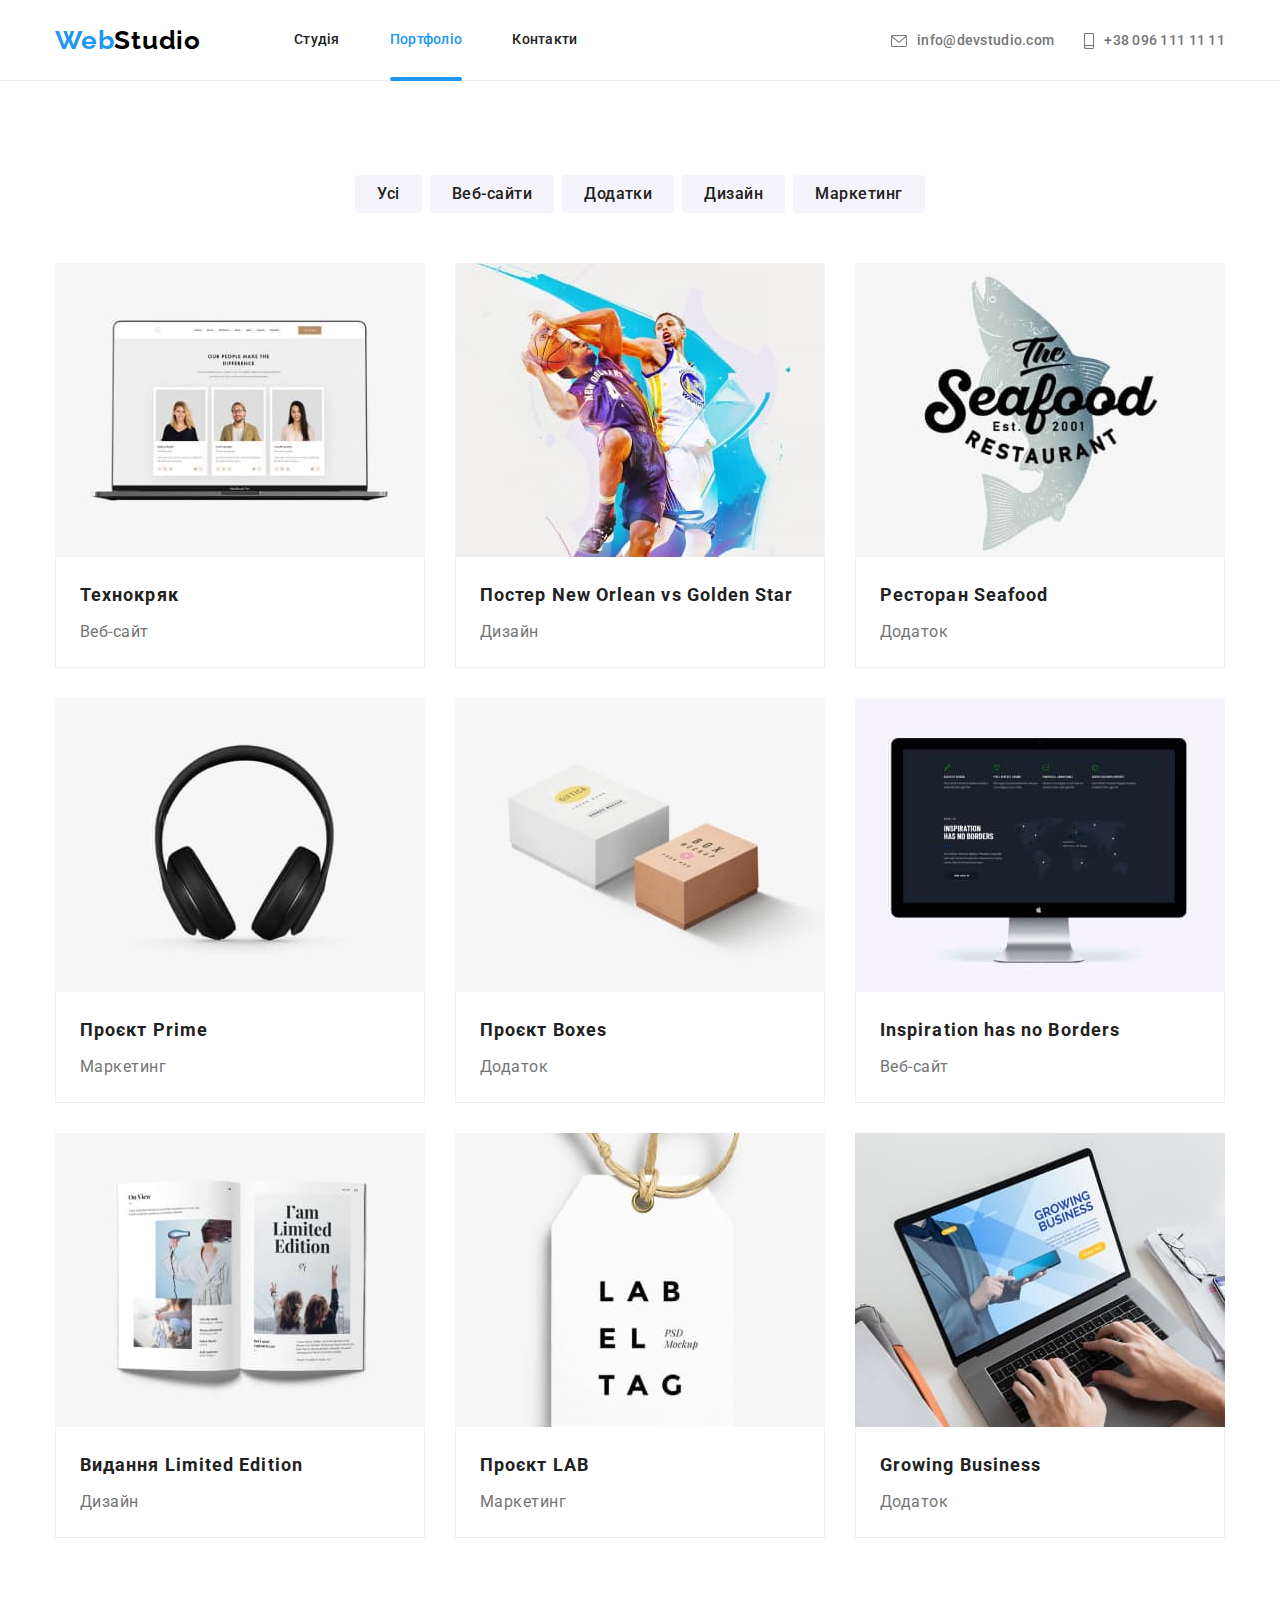
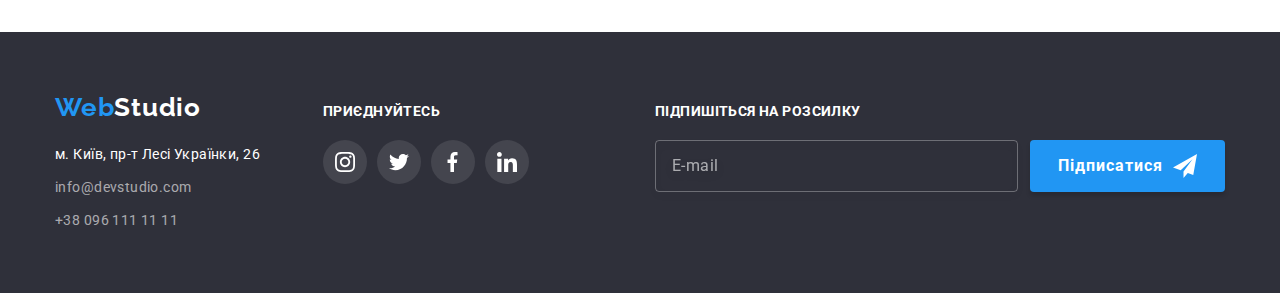
==== portfolio.html @ 8827d89d "добавляет файлы с прошлой дз" ====
<!DOCTYPE html>
<html lang="uk">
  <head>
    <meta charset="UTF-8" />
    <meta http-equiv="X-UA-Compatible" content="IE=edge" />
    <meta name="viewport" content="width=device-width, initial-scale=1.0" />
    <title>Document</title>
    <link
      href="https://fonts.googleapis.com/css2?family=Raleway:wght@700&family=Roboto:wght@400;500;700;900&display=swap"
      rel="stylesheet"
    />

    <link rel="stylesheet" href="./css/main.min.css" />
  </head>
  <body>
    <!-- Хедер -->
    <header class="page-header">
      <div class="container page-header__container">
        <nav class="site-navigation">
          <a href="./index.html" class="logo"><span class="logo--accent">Web</span>Studio</a>
          <ul class="site-navigation__list">
            <li class="site-navigation__item"><a href="./index.html" class="site-navigation__link">Студія</a></li>
            <li class="site-navigation__item"><a href="./portfolio.html" class="site-navigation__link site-navigation__link--current">Портфоліо</a></li>
            <li class="site-navigation__item"><a href="" class="site-navigation__link">Контакти</a></li>
          </ul>
        </nav>
        <ul class="page-header-contacts">
          <li class="page-header-contacts__item">
            <a href="mailto:info@devstudio.com" class="page-header-contacts__link">
              <svg class="page-header-contacts__icon-mail" width="16" height="12">
                <use href="./images/icons.svg#icon-envelope"></use></svg>info@devstudio.com</a
            >
          </li>
          <li class="page-header-contacts__item">
            <a href="tel:+380961111111" class="page-header-contacts__link"
              ><svg class="page-header-contacts__icon-phone" width="10" height="16">
                <use href="./images/icons.svg#icon-smartphone"></use></svg>+38 096 111 11 11</a
            >
          </li>
        </ul>
      </div>
    </header>
    <!-- Основний контент сторінки -->
    <main>
      <section class="section portfolio">
        <div class="container">
          <h1 class="portfolio__title visually-hidden">Портфоліо</h1>
          <ul class="buttons-list">
            <li class="buttons-list__item"><button type="button" class="button button--secondary">Усі</button></li>
            <li class="buttons-list__item"><button type="button" class="button button--secondary">Веб-сайти</button></li>
            <li class="buttons-list__item"><button type="button" class="button button--secondary">Додатки</button></li>
            <li class="buttons-list__item"><button type="button" class="button button--secondary">Дизайн</button></li>
            <li class="buttons-list__item"><button type="button" class="button button--secondary">Маркетинг</button></li>
          </ul>
          <ul class="gallery">
            <li class="gallery-card">
              <a class="gallery-card__link" href="">
                <div class="gallery-card__body">
                    <div class="gallery-card__thumb">
                      <img
                        src="./images/portfolio-gallery-1.jpg"
                        alt="ноутбук на якому включений сайт"
                        width="370"
                        class="image"
                      />
                      <p class="gallery-card__overlay">
                        Ресурс пропонує комплексні пропозиції з різним рівнем функціоналу та сервісів. Все це дозволить відвідувачу отримати вичерпні відомості про компанію чи приватну особу.
                      </p>
                    </div>
                  <div class="gallery-card__footer">
                    <h2 class="gallery-card__title">Технокряк</h2>
                    <p class="gallery-card__text">Веб-сайт</p>
                  </div>
                </div></a
              >
            </li>
            <li class="gallery-card">
              <a class="gallery-card__link" href="">
                <div class="gallery-card__body">
                    <div class="gallery-card__thumb">
                      <img
                        src="./images/portfolio-gallery-2.jpg"
                        alt="два баскетболіста борються за м'яч"
                        width="370"
                        class="image"
                      />
                      <p class="gallery-card__overlay">
                        Ресурс пропонує комплексні пропозиції з різним рівнем функціоналу та сервісів. Все це дозволить відвідувачу отримати вичерпні відомості про компанію чи приватну особу.
                      </p>
                    </div>
                  <div class="gallery-card__footer">
                    <h2 class="gallery-card__title">
                      Постер <span lang="en">New Orlean vs Golden Star</span>
                    </h2>
                    <p class="gallery-card__text">Дизайн</p>
                  </div>
                </div></a
              >
            </li>
            <li class="gallery-card">
              <a class="gallery-card__link" href="">
                <div class="gallery-card__body">
                    <div class="gallery-card__thumb">
                      <img
                        src="./images/portfolio-gallery-3.jpg"
                        alt="риба з лого ресторану сі фуд"
                        width="370"
                        class="image"
                      />
                      <p class="gallery-card__overlay">
                        Ресурс пропонує комплексні пропозиції з різним рівнем функціоналу та сервісів. Все це дозволить відвідувачу отримати вичерпні відомості про компанію чи приватну особу.
                      </p>
                    </div>
                  <div class="gallery-card__footer">
                    <h2 class="gallery-card__title">Ресторан <span lang="en">Seafood</span></h2>
                    <p class="gallery-card__text">Додаток</p>
                  </div>
                </div></a
              >
            </li>
            <li class="gallery-card">
              <a class="gallery-card__link" href="">
                <div class="gallery-card__body">
                    <div class="gallery-card__thumb">
                      <img
                        src="./images/portfolio-gallery-4.jpg"
                        alt="чорні навушники"
                        width="370"
                        class="image"
                      />
                      <p class="gallery-card__overlay">
                        Ресурс пропонує комплексні пропозиції з різним рівнем функціоналу та сервісів. Все це дозволить відвідувачу отримати вичерпні відомості про компанію чи приватну особу.
                      </p>
                    </div>
                  <div class="gallery-card__footer">
                    <h2 class="gallery-card__title">Проєкт <span lang="en">Prime</span></h2>
                    <p class="gallery-card__text">Маркетинг</p>
                  </div>
                </div></a
              >
            </li>
            <li class="gallery-card">
              <a class="gallery-card__link" href="">
                <div class="gallery-card__body">
                    <div class="gallery-card__thumb">
                      <img
                        src="./images/portfolio-gallery-5.jpg"
                        alt="біла та коричнева коробки"
                        width="370"
                        class="image"
                      />
                      <p class="gallery-card__overlay">
                        Ресурс пропонує комплексні пропозиції з різним рівнем функціоналу та сервісів. Все це дозволить відвідувачу отримати вичерпні відомості про компанію чи приватну особу.
                      </p>
                    </div>
                  <div class="gallery-card__footer">
                    <h2 class="gallery-card__title">Проєкт <span lang="en">Boxes</span></h2>
                    <p class="gallery-card__text">Додаток</p>
                  </div>
                </div></a
              >
            </li>
            <li class="gallery-card">
              <a class="gallery-card__link" href="">
                <div class="gallery-card__body">
                  <div class="gallery-card__thumb">
                    <img
                      src="./images/portfolio-gallery-6.jpg"
                      alt="екран комп'ютера з включеним сайтом"
                      width="370"
                      class="image"
                    />
                    <p class="gallery-card__overlay">
                      Ресурс пропонує комплексні пропозиції з різним рівнем функціоналу та сервісів. Все це дозволить відвідувачу отримати вичерпні відомості про компанію чи приватну особу.
                    </p>
                  </div>
                  <div class="gallery-card__footer">
                    <h2 class="gallery-card__title" lang="en">Inspiration has no Borders</h2>
                    <p class="gallery-card__text">Веб-сайт</p>
                  </div>
                </div></a
              >
            </li>
            <li class="gallery-card">
              <a class="gallery-card__link" href="">
                <div class="gallery-card__body">
                  <div class="gallery-card__thumb">
                    <img
                      src="./images/portfolio-gallery-7.jpg"
                      alt="журнал с картинками та заголовком  лімітед едішн"
                      width="370"
                      class="image"
                    />
                    <p class="gallery-card__overlay">
                      Ресурс пропонує комплексні пропозиції з різним рівнем функціоналу та сервісів. Все це дозволить відвідувачу отримати вичерпні відомості про компанію чи приватну особу.
                    </p>
                  </div>
                  <div class="gallery-card__footer">
                    <h2 class="gallery-card__title">Видання <span lang="en">Limited Edition</span></h2>
                    <p class="gallery-card__text">Дизайн</p>
                  </div>
                </div></a
              >
            </li>
            <li class="gallery-card">
              <a class="gallery-card__link" href="">
                <div class="gallery-card__body">
                  <div class="gallery-card__thumb">
                    <img
                      src="./images/portfolio-gallery-8.jpg"
                      alt="біла етикетка з надписом лейбл тег"
                      width="370"
                      class="image"
                    />
                    <p class="gallery-card__overlay">
                      Ресурс пропонує комплексні пропозиції з різним рівнем функціоналу та сервісів. Все це дозволить відвідувачу отримати вичерпні відомості про компанію чи приватну особу.
                    </p>
                  </div>
                  <div class="gallery-card__footer">
                    <h2 class="gallery-card__title">Проєкт <span lang="en">LAB</span></h2>
                    <p class="gallery-card__text">Маркетинг</p>
                  </div>
                </div></a
              >
            </li>
            <li class="gallery-card">
              <a class="gallery-card__link" href="">
                <div class="gallery-card__body">
                  <div class="gallery-card__thumb">
                    <img
                      src="./images/portfolio-gallery-9.jpg"
                      alt="людина працює з додатком гроуін  бізнесс на ноутбуці"
                      width="370"
                      class="image"
                    />
                    <p class="gallery-card__overlay">
                      Ресурс пропонує комплексні пропозиції з різним рівнем функціоналу та сервісів. Все це дозволить відвідувачу отримати вичерпні відомості про компанію чи приватну особу.
                    </p>
                  </div>
                  <div class="gallery-card__footer">
                    <h2 class="gallery-card__title" lang="en">Growing Business</h2>
                    <p class="gallery-card__text">Додаток</p>
                  </div>
                </div></a
              >
            </li>
          </ul>
        </div>
      </section>
    </main>
    <!-- футер -->
    <footer class="page-footer">
      <div class="container page-footer__container">
        <div class="logo-adress">
          <a href="./" class="page-footer__logo"><span class="logo--accent">Web</span>Studio</a>
          <address class="address">
            <ul class="address-list">
              <li class="address-list__item">
                <a
                  href="https://goo.gl/maps/CPtrU1FHBa2aNyZL9"
                  target="_blank"
                  rel="noopener noreferrer nofollow"
                  class="address-list__link address-list__link--address"
                  >м. Київ, пр-т Лесі Українки, 26</a
                >
              </li>
              <li class="adress-item">
                <a href="mailto:info@devstudio.com" class="address-list__link address-list__link--contacts">info@devstudio.com</a>
              </li>
              <li class="adress-item">
                <a href="tel:+380961111111" class="address-list__link address-list__link--contacts">+38 096 111 11 11</a>
              </li>
            </ul>
          </address>
        </div>
        <div class="social-medias-subscribe">
          <p class="social-medias-subscribe__title">Приєднуйтесь</p>
          <ul class="page-footer__social-medias-list">
            <li class="page-footer__social-medias-item">
              <a href="" class="page-footer__social-medias-link" aria-label="Інстаграм">
                <span class="visually-hidden">Instagram</span>
                <svg class="page-footer__social-medias-icon" width="20" height="20">
                  <use href="./images/icons.svg#icon-instagram"></use>
                </svg>
              </a>
            </li>
            <li class="page-footer__social-medias-item">
              <a href="" class="page-footer__social-medias-link" aria-label="Твітер">
                <span class="visually-hidden">Twitter</span>
                <svg class="page-footer__social-medias-icon" width="20" height="20">
                  <use href="./images/icons.svg#icon-twitter"></use>
                </svg>
              </a>
            </li>
            <li class="page-footer__social-medias-item">
              <a href="" class="page-footer__social-medias-link" aria-label="Фейсбук">
                <span class="visually-hidden">Facebook</span>
                <svg class="page-footer__social-medias-icon" width="20" height="20">
                  <use href="./images/icons.svg#icon-facebook"></use>
                </svg>
              </a>
            </li>
            <li class="page-footer__social-medias-item">
              <a href="" class="page-footer__social-medias-link" aria-label="Лінкед-ін">
                <span class="visually-hidden">LinkedIn</span>
                <svg class="page-footer__social-medias-icon" width="20" height="20">
                  <use href="./images/icons.svg#icon-linkedin"></use>
                </svg>
              </a>
            </li>
          </ul>
        </div>
        <form name="send-out" autocomplete="off"></form>
          <div role="group" class="form-send-out" aria-labelledby="mailing-head">
            <p class="form-send-out__title" id="mailing-head">Підпишіться на розсилку</p>
            <label class="form-send-out__label">
              <input class="form-send-out__input" type="email" name="email" placeholder="E-mail" />
              <button type="submit" class="button form-send-out__button--primary">
                Підписатися
                <svg class="form-send-out__icon" width="24" height="24">
                  <use href="./images/icons.svg#icon-send"></use>
                </svg>
              </button>
            </label>
          </div>
        </form>
      </div>
    </footer>
  </body>
</html>
---- css/main.min.css ----
/*! modern-normalize v1.1.0 | MIT License | https://github.com/sindresorhus/modern-normalize */*,::before,::after{-webkit-box-sizing:border-box;box-sizing:border-box}html{-moz-tab-size:4;-o-tab-size:4;tab-size:4}html{line-height:1.15;-webkit-text-size-adjust:100%}body{margin:0}body{font-family:system-ui,-apple-system,"Segoe UI",Roboto,Helvetica,Arial,sans-serif,"Apple Color Emoji","Segoe UI Emoji"}hr{height:0;color:inherit}abbr[title]{-webkit-text-decoration:underline dotted;text-decoration:underline dotted}b,strong{font-weight:bolder}code,kbd,samp,pre{font-family:ui-monospace,SFMono-Regular,Consolas,"Liberation Mono",Menlo,monospace;font-size:1em}small{font-size:80%}sub,sup{font-size:75%;line-height:0;position:relative;vertical-align:baseline}sub{bottom:-0.25em}sup{top:-0.5em}table{text-indent:0;border-color:inherit}button,input,optgroup,select,textarea{font-family:inherit;font-size:100%;line-height:1.15;margin:0}button,select{text-transform:none}button,[type=button],[type=reset],[type=submit]{-webkit-appearance:button}::-moz-focus-inner{border-style:none;padding:0}:-moz-focusring{outline:1px dotted ButtonText}:-moz-ui-invalid{box-shadow:none}legend{padding:0}progress{vertical-align:baseline}::-webkit-inner-spin-button,::-webkit-outer-spin-button{height:auto}[type=search]{-webkit-appearance:textfield;outline-offset:-2px}::-webkit-search-decoration{-webkit-appearance:none}::-webkit-file-upload-button{-webkit-appearance:button;font:inherit}summary{display:list-item}.сontact-data-form__label--checkbox,.features-card__text{font-family:"Roboto";font-size:14px;line-height:1.71;letter-spacing:.03em;color:#757575}.clients__title,.team__title,.services__title{font-family:"Roboto";font-size:36px;line-height:1.17;text-align:center;letter-spacing:.03em;color:#212121}.features-card__title{font-family:"Roboto";font-weight:700;font-size:14px;line-height:1.14;letter-spacing:.03em;text-transform:uppercase;color:#212121}.form-send-out__title,.social-medias-subscribe__title,.services-card__title{font-family:"Roboto";font-weight:700;font-size:14px;line-height:1.14;letter-spacing:.03em;text-transform:uppercase;color:#fff}.site-navigation__link{font-family:"Roboto";font-weight:500;font-size:14px;line-height:1.14;letter-spacing:.02em;color:#212121}.logo{font-family:"Raleway";font-weight:700;font-size:26px;line-height:1.19;letter-spacing:.03em;color:#000}.page-footer__logo{font-family:"Raleway";font-weight:700;font-size:26px;line-height:1.19;letter-spacing:.03em;color:#fff}.page-header-contacts__link{font-family:"Roboto";font-weight:500;font-size:14px;line-height:1.14;letter-spacing:.02em;color:#757575}.hero__title{font-family:"Roboto";font-weight:900;font-size:44px;line-height:1.36;text-align:center;letter-spacing:.06em;text-transform:uppercase;color:#fff}.form-send-out__button--primary,.button--primary{font-family:"Roboto";font-weight:700;font-size:16px;line-height:1.88;letter-spacing:.06em;color:#fff}.button--secondary{font-family:"Roboto";font-weight:500;font-size:16px;line-height:1.62;text-align:center;letter-spacing:.03em;color:#212121}.team-card__title{font-family:"Roboto";font-weight:500;font-size:16px;line-height:1.19;text-align:center;letter-spacing:.03em;color:#212121}.team-card__position{font-family:"Roboto";font-size:16px;line-height:1.19;text-align:center;letter-spacing:.03em;color:#757575}.address-list__link--address{font-family:"Roboto";font-size:14px;line-height:1.71;letter-spacing:.03em;color:#fff}.address-list__link--contacts,.page-footer-contacts__link{font-family:"Roboto";font-size:14px;line-height:1.71;letter-spacing:.03em;color:rgba(255,255,255,.6)}.form-send-out__input::-webkit-input-placeholder{font-family:"Roboto";font-size:16px;line-height:1.25;letter-spacing:.03em;color:rgba(255,255,255,.6)}.form-send-out__input::-moz-placeholder{font-family:"Roboto";font-size:16px;line-height:1.25;letter-spacing:.03em;color:rgba(255,255,255,.6)}.form-send-out__input:-ms-input-placeholder{font-family:"Roboto";font-size:16px;line-height:1.25;letter-spacing:.03em;color:rgba(255,255,255,.6)}.form-send-out__input::-ms-input-placeholder{font-family:"Roboto";font-size:16px;line-height:1.25;letter-spacing:.03em;color:rgba(255,255,255,.6)}.form-send-out__input::placeholder,.form-send-out__input{font-family:"Roboto";font-size:16px;line-height:1.25;letter-spacing:.03em;color:rgba(255,255,255,.6)}.contact-data-form__title{font-family:"Roboto";font-weight:700;font-size:20px;line-height:1.15;text-align:center;letter-spacing:.03em;color:#212121}.сontact-data-form__label{font-family:"Roboto";font-size:12px;line-height:1.17;letter-spacing:.01em;color:#757575}.contact-data-form__comment,.сontact-data-form__input{font-family:"Roboto";font-size:12px;line-height:1.17;letter-spacing:.01em;color:#212121}.contact-data-form__comment::-webkit-input-placeholder{font-family:"Roboto";font-size:12px;line-height:1.17;letter-spacing:.01em;color:rgba(117,117,117,.5)}.contact-data-form__comment::-moz-placeholder{font-family:"Roboto";font-size:12px;line-height:1.17;letter-spacing:.01em;color:rgba(117,117,117,.5)}.contact-data-form__comment:-ms-input-placeholder{font-family:"Roboto";font-size:12px;line-height:1.17;letter-spacing:.01em;color:rgba(117,117,117,.5)}.contact-data-form__comment::-ms-input-placeholder{font-family:"Roboto";font-size:12px;line-height:1.17;letter-spacing:.01em;color:rgba(117,117,117,.5)}.contact-data-form__comment::placeholder{font-family:"Roboto";font-size:12px;line-height:1.17;letter-spacing:.01em;color:rgba(117,117,117,.5)}.gallery-card__title{font-family:"Roboto";font-size:18px;line-height:2;letter-spacing:.06em;color:#212121}.gallery-card__overlay{font-family:"Roboto";font-size:18px;line-height:1.56;letter-spacing:.03em;color:#fff}.gallery-card__text{font-family:"Roboto";font-size:16px;line-height:1.88;letter-spacing:.03em;color:#757575}.gallery-card__link,.address-list__link,.page-footer-contacts__link,.page-header-contacts__link,.site-navigation__link,.page-footer__logo,.logo{text-decoration:none}.gallery,.buttons-list,.page-footer__social-medias-list,.address-list,.clients__list,.social-medias,.team-list,.services__list,.features-list,.page-header-contacts,.site-navigation__list{list-style:none;margin:0;padding:0}.page-footer__social-medias-link,.modal__modal-close-button,.clients__link,.social-medias__link,.features-card__thumb,.form-send-out__button--primary{display:-webkit-box;display:-ms-flexbox;display:flex;-webkit-box-pack:center;-ms-flex-pack:center;justify-content:center;-webkit-box-align:center;-ms-flex-align:center;align-items:center}.hero{background-position:center;background-repeat:no-repeat}.clients__title,.team__title,.services__title{text-align:center}.visually-hidden{position:absolute;white-space:nowrap;width:1px;height:1px;overflow:hidden;border:0;padding:0;clip:rect(0 0 0 0);-webkit-clip-path:inset(50%);clip-path:inset(50%);margin:-1px}.back-drop.is-hidden{opacity:0;pointer-events:none;visibility:hidden}.container{width:1200px;padding:0 15px;margin:0 auto}.section{padding-top:94px;padding-bottom:94px}.image{display:block}.button,.button--secondary,.form-send-out__button--primary,.button--primary{border-radius:4px;text-align:center;border:none;cursor:pointer}.button--primary{display:inline-block;padding:10px 28px;-webkit-box-shadow:0px 4px 4px rgba(0,0,0,.15);box-shadow:0px 4px 4px rgba(0,0,0,.15);background-color:#2196f3;-webkit-transition:background-color 250ms cubic-bezier(0.4, 0, 0.2, 1);transition:background-color 250ms cubic-bezier(0.4, 0, 0.2, 1)}.button--primary:hover,.button--primary:focus{background-color:#188ce8}.form-send-out__button--primary{padding:10px 28px;-webkit-box-shadow:0px 4px 4px rgba(0,0,0,.15);box-shadow:0px 4px 4px rgba(0,0,0,.15);background-color:#2196f3;-webkit-transition:background-color 250ms cubic-bezier(0.4, 0, 0.2, 1);transition:background-color 250ms cubic-bezier(0.4, 0, 0.2, 1)}.form-send-out__button--primary:hover,.form-send-out__button--primary:focus{background-color:#188ce8}.button--secondary{display:inline-block;background-color:#f5f4fa;padding:6px 22px;-webkit-transition:color 250ms cubic-bezier(0.4, 0, 0.2, 1),background-color 250ms cubic-bezier(0.4, 0, 0.2, 1),-webkit-box-shadow 250ms cubic-bezier(0.4, 0, 0.2, 1);transition:color 250ms cubic-bezier(0.4, 0, 0.2, 1),background-color 250ms cubic-bezier(0.4, 0, 0.2, 1),-webkit-box-shadow 250ms cubic-bezier(0.4, 0, 0.2, 1);transition:color 250ms cubic-bezier(0.4, 0, 0.2, 1),background-color 250ms cubic-bezier(0.4, 0, 0.2, 1),box-shadow 250ms cubic-bezier(0.4, 0, 0.2, 1);transition:color 250ms cubic-bezier(0.4, 0, 0.2, 1),background-color 250ms cubic-bezier(0.4, 0, 0.2, 1),box-shadow 250ms cubic-bezier(0.4, 0, 0.2, 1),-webkit-box-shadow 250ms cubic-bezier(0.4, 0, 0.2, 1)}.button--secondary:hover,.button--secondary:focus{background-color:#2196f3;color:#fff;-webkit-box-shadow:0px 3px 1px rgba(0,0,0,.1),0px 1px 2px rgba(0,0,0,.08),0px 2px 2px rgba(0,0,0,.12);box-shadow:0px 3px 1px rgba(0,0,0,.1),0px 1px 2px rgba(0,0,0,.08),0px 2px 2px rgba(0,0,0,.12)}.page-header{border-bottom:1px solid #ececec}.page-header__container{display:-webkit-box;display:-ms-flexbox;display:flex;-webkit-box-align:center;-ms-flex-align:center;align-items:center;-webkit-box-pack:justify;-ms-flex-pack:justify;justify-content:space-between}.logo--accent{color:#2196f3}.page-footer__logo{display:inline-block;margin-bottom:20px;margin-right:0}.site-navigation{display:-webkit-box;display:-ms-flexbox;display:flex;-webkit-box-align:center;-ms-flex-align:center;align-items:center}.site-navigation__list{display:-webkit-box;display:-ms-flexbox;display:flex;margin-left:93px}.site-navigation__item:not(:first-child){margin-left:50px}.site-navigation__item{position:relative}.site-navigation__link{display:inline-block;padding:32px 0;-webkit-transition:color 250ms cubic-bezier(0.4, 0, 0.2, 1);transition:color 250ms cubic-bezier(0.4, 0, 0.2, 1)}.site-navigation__link:hover,.site-navigation__link:focus{color:#2196f3}.site-navigation__link--current{color:#2196f3}.site-navigation__link--current::after{position:absolute;bottom:-1px;left:0;border-radius:2px;content:"";display:block;width:100%;height:4px;background-color:#2196f3}.page-header-contacts{display:-webkit-box;display:-ms-flexbox;display:flex}.page-header-contacts__item:not(:first-child){margin-left:30px}.page-header-contacts__link{padding:32px 0;-webkit-transition:color 250ms cubic-bezier(0.4, 0, 0.2, 1);transition:color 250ms cubic-bezier(0.4, 0, 0.2, 1)}.page-header-contacts__link:hover,.page-header-contacts__link:focus{color:#2196f3}.page-header-contacts__icon-phone,.page-header-contacts__icon-mail{fill:currentColor;margin-right:10px}.page-header-contacts__icon-mail{vertical-align:middle}.page-header-contacts__icon-phone{vertical-align:bottom}.page-footer-contacts__link{-webkit-transition:color 250ms cubic-bezier(0.4, 0, 0.2, 1);transition:color 250ms cubic-bezier(0.4, 0, 0.2, 1)}.page-footer-contacts__link:hover,.page-footer-contacts__link:focus{color:#2196f3}.hero{background-color:#2f303a;text-align:center;padding-top:200px;padding-bottom:200px;margin:0 auto;background-image:-webkit-gradient(linear, left top, left bottom, from(rgba(47, 48, 58, 0.4)), to(rgba(47, 48, 58, 0.4))),url(../images/hero-background-image.jpg);background-image:linear-gradient(rgba(47, 48, 58, 0.4), rgba(47, 48, 58, 0.4)),url(../images/hero-background-image.jpg);max-width:1600px;height:600px}.container--hero{padding:0px 252px}.hero__title{text-align:center;text-transform:uppercase;margin-top:0;margin-bottom:30px}.features-list{display:-webkit-box;display:-ms-flexbox;display:flex}.features-card{width:calc((100% - 90px)/4)}.features-card:not(:first-child){margin-left:30px}.features-card__thumb{height:120px;background-color:#f5f4fa;border-radius:4px;margin-bottom:30px;text-align:center}.features-card__title{margin-top:0;margin-bottom:10px}.features-card__text{margin:0}.services{padding-top:0}.services__title{margin-top:0;margin-bottom:50px}.services__list{display:-webkit-box;display:-ms-flexbox;display:flex;-webkit-box-pack:justify;-ms-flex-pack:justify;justify-content:space-between}.services-card{position:relative}.services-card__title{position:absolute;bottom:0;left:0;width:100%;text-align:center;margin:0;padding-top:27px;padding-bottom:27px;background-color:rgba(47,48,58,.8)}.team{background-color:#f5f4fa}.team__title{margin-top:0;margin-bottom:50px}.team-list{display:-webkit-box;display:-ms-flexbox;display:flex;-webkit-box-pack:justify;-ms-flex-pack:justify;justify-content:space-between}.team-card{-webkit-box-shadow:0px 1px 3px rgba(0,0,0,.12),0px 1px 1px rgba(0,0,0,.14),0px 2px 1px rgba(0,0,0,.2);box-shadow:0px 1px 3px rgba(0,0,0,.12),0px 1px 1px rgba(0,0,0,.14),0px 2px 1px rgba(0,0,0,.2)}.team-card__footer{padding:30px 32px;background-color:#fff;border-radius:0 0 4px 4px}.team-card__title{margin-top:0;margin-bottom:10px}.team-card__position{margin:0 0 16px 0}.social-medias{display:-webkit-box;display:-ms-flexbox;display:flex;-webkit-box-pack:justify;-ms-flex-pack:justify;justify-content:space-between}.social-medias__link{width:44px;height:44px;border-radius:50%;color:#afb1b8;-webkit-transition:color 250ms cubic-bezier(0.4, 0, 0.2, 1),background-color 250ms cubic-bezier(0.4, 0, 0.2, 1);transition:color 250ms cubic-bezier(0.4, 0, 0.2, 1),background-color 250ms cubic-bezier(0.4, 0, 0.2, 1)}.social-medias__link:hover,.social-medias__link:focus{color:#fff;background-color:#2196f3}.social-medias__icon{fill:currentColor}.clients__title{margin:0;margin-bottom:50px}.clients__list{display:-webkit-box;display:-ms-flexbox;display:flex;-webkit-box-pack:justify;-ms-flex-pack:justify;justify-content:space-between}.clients__link{border:1px solid #afb1b8;border-radius:4px;color:#afb1b8;width:170px;height:92px;-webkit-transition:color 250ms cubic-bezier(0.4, 0, 0.2, 1),border-color 250ms cubic-bezier(0.4, 0, 0.2, 1);transition:color 250ms cubic-bezier(0.4, 0, 0.2, 1),border-color 250ms cubic-bezier(0.4, 0, 0.2, 1)}.clients__link:hover,.clients__link:focus{color:#2196f3;border-color:#2196f3}.clients__icon{fill:currentColor}.back-drop{position:fixed;top:0;right:0;width:100%;height:100%;background-color:rgba(0,0,0,.2);opacity:1;visibility:visible;-webkit-transition:opacity 250ms cubic-bezier(0.4, 0, 0.2, 1),visibility cubic-bezier(0.4, 0, 0.2, 1) 250ms;transition:opacity 250ms cubic-bezier(0.4, 0, 0.2, 1),visibility cubic-bezier(0.4, 0, 0.2, 1) 250ms}.modal{position:absolute;top:50%;right:50%;width:528px;min-height:581px;-webkit-transform:translate(50%, -50%) scale(1);transform:translate(50%, -50%) scale(1);background-color:#fff;-webkit-box-shadow:0px 1px 3px rgba(0,0,0,.12),0px 1px 1px rgba(0,0,0,.14),0px 2px 1px rgba(0,0,0,.2);box-shadow:0px 1px 3px rgba(0,0,0,.12),0px 1px 1px rgba(0,0,0,.14),0px 2px 1px rgba(0,0,0,.2);border-radius:4px;padding:40px;-webkit-transition:-webkit-transform 250ms cubic-bezier(0.4, 0, 0.2, 1);transition:-webkit-transform 250ms cubic-bezier(0.4, 0, 0.2, 1);transition:transform 250ms cubic-bezier(0.4, 0, 0.2, 1);transition:transform 250ms cubic-bezier(0.4, 0, 0.2, 1), -webkit-transform 250ms cubic-bezier(0.4, 0, 0.2, 1)}.modal__modal-close-button{position:absolute;top:8px;right:8px;border-radius:50%;background-color:#fff;border:1px solid rgba(0,0,0,.1);width:30px;height:30px;cursor:pointer;color:#000;-webkit-transition:color 250ms cubic-bezier(0.4, 0, 0.2, 1);transition:color 250ms cubic-bezier(0.4, 0, 0.2, 1)}.modal__modal-close-button:hover,.modal__modal-close-button:focus{color:#2196f3}.modal__close-icon{fill:currentColor}.contact-data-form__title{margin-top:0;margin-bottom:12px}.сontact-data-form__label{position:relative;display:block}.сontact-data-form__label:not(:first-child){margin-top:10px}.сontact-data-form__input{width:100%;padding:12px 16px 12px 42px;margin-top:4px;border:1px solid rgba(33,33,33,.2);border-radius:4px;-webkit-transition:border-color 250ms cubic-bezier(0.4, 0, 0.2, 1);transition:border-color 250ms cubic-bezier(0.4, 0, 0.2, 1)}.сontact-data-form__input:focus{border-color:#2196f3}.contact-data-form__icon{position:absolute;bottom:11px;left:12px;fill:#212121;-webkit-transition:fill 250ms cubic-bezier(0.4, 0, 0.2, 1);transition:fill 250ms cubic-bezier(0.4, 0, 0.2, 1)}.сontact-data-form__label:focus-within .contact-data-form__icon{fill:#2196f3}.contact-data-form__comment{width:100%;padding:12px 16px 12px 16px;margin-top:4px;border:1px solid rgba(33,33,33,.2);border-radius:4px;-webkit-transition:border-color 250ms cubic-bezier(0.4, 0, 0.2, 1);transition:border-color 250ms cubic-bezier(0.4, 0, 0.2, 1);resize:none}.contact-data-form__comment:focus{border-color:#2196f3}.сontact-data-form__label--checkbox{text-align:center;display:block;margin-top:20px}.checkbox-group{position:relative;display:inline-block;margin-right:7px;width:16px;height:15px;vertical-align:text-top}.checkbox-group__checkbox-icon{position:absolute;top:0;left:0;fill:#212121}.checkbox-group__checked-icon{position:absolute;top:0;left:0;fill:rgba(0,0,0,0)}.сontact-data-form__terms-checkbox:checked+.checkbox-group>.checkbox-group__checkbox-icon{fill:rgba(0,0,0,0)}.сontact-data-form__terms-checkbox:checked+.checkbox-group>.checkbox-group__checked-icon{fill:#2196f3}.сontact-data-form__link{color:#2196f3}.contact-data-form__button{display:block;margin-left:auto;margin-right:auto;margin-top:30px}.page-footer{background-color:#2f303a;padding-top:60px;padding-bottom:60px}.page-footer__container{display:-webkit-box;display:-ms-flexbox;display:flex;-webkit-box-align:baseline;-ms-flex-align:baseline;align-items:baseline;-webkit-box-pack:justify;-ms-flex-pack:justify;justify-content:space-between}.address-list__link--contacts{margin-top:9px}.address-list__link{display:inline-block;font-style:normal;-webkit-transition:color 250ms cubic-bezier(0.4, 0, 0.2, 1);transition:color 250ms cubic-bezier(0.4, 0, 0.2, 1)}.address-list__link:hover,.address-list__link:focus{color:#2196f3}.social-medias-subscribe__title{margin:0 0 20px 0}.page-footer__social-medias-list{display:-webkit-box;display:-ms-flexbox;display:flex}.page-footer__social-medias-item:not(:first-child){margin-left:10px}.page-footer__social-medias-link{color:#fff;width:44px;height:44px;border-radius:50%;background-color:rgba(255,255,255,.1);-webkit-transition:background-color 250ms cubic-bezier(0.4, 0, 0.2, 1);transition:background-color 250ms cubic-bezier(0.4, 0, 0.2, 1)}.page-footer__social-medias-link:hover,.page-footer__social-medias-link:focus{background-color:#2196f3}.page-footer__social-medias-icon{fill:currentColor}.form-send-out{width:570px}.form-send-out__title{margin:0 0 20px 0}.form-send-out__label{display:-webkit-box;display:-ms-flexbox;display:flex}.form-send-out__input{margin-right:12px;padding:15px 16px;-webkit-box-flex:1;-ms-flex-positive:1;flex-grow:1;border:1px solid rgba(255,255,255,.3);border-radius:4px;-webkit-filter:drop-shadow(0px 4px 4px rgba(0, 0, 0, 0.15));filter:drop-shadow(0px 4px 4px rgba(0, 0, 0, 0.15));background-color:rgba(0,0,0,0)}.form-send-out__icon{margin-left:10px}.buttons-list{display:-webkit-box;display:-ms-flexbox;display:flex;-webkit-box-pack:center;-ms-flex-pack:center;justify-content:center;margin-bottom:50px}.buttons-list__item:not(:first-child){margin-left:8px}.gallery{display:-webkit-box;display:-ms-flexbox;display:flex;-ms-flex-wrap:wrap;flex-wrap:wrap}.gallery-card{width:calc((100% - 60px)/3)}.gallery-card:not(:nth-child(3n)){margin-right:30px}.gallery-card:not(:nth-last-child(-n+3)){margin-bottom:30px}.gallery-card__body{-webkit-transition:-webkit-box-shadow 250ms cubic-bezier(0.4, 0, 0.2, 1);transition:-webkit-box-shadow 250ms cubic-bezier(0.4, 0, 0.2, 1);transition:box-shadow 250ms cubic-bezier(0.4, 0, 0.2, 1);transition:box-shadow 250ms cubic-bezier(0.4, 0, 0.2, 1), -webkit-box-shadow 250ms cubic-bezier(0.4, 0, 0.2, 1)}.gallery-card__link:hover .gallery-card__body,.gallery-card__link:focus .gallery-card__body{-webkit-box-shadow:0px 1px 1px rgba(0,0,0,.12),0px 4px 4px rgba(0,0,0,.06),1px 4px 6px rgba(0,0,0,.16);box-shadow:0px 1px 1px rgba(0,0,0,.12),0px 4px 4px rgba(0,0,0,.06),1px 4px 6px rgba(0,0,0,.16)}.gallery-card__thumb{position:relative;overflow:hidden}.gallery-card__overlay{position:absolute;top:0;right:0;-webkit-transform:translateY(100%);transform:translateY(100%);padding:63px 24px;margin:0;background-color:rgba(33,150,243,.9);height:100%;width:100%;-webkit-transition:-webkit-transform 250ms cubic-bezier(0.4, 0, 0.2, 1);transition:-webkit-transform 250ms cubic-bezier(0.4, 0, 0.2, 1);transition:transform 250ms cubic-bezier(0.4, 0, 0.2, 1);transition:transform 250ms cubic-bezier(0.4, 0, 0.2, 1), -webkit-transform 250ms cubic-bezier(0.4, 0, 0.2, 1)}.gallery-card__link:hover .gallery-card__overlay,.gallery-card__link:focus .gallery-card__overlay{-webkit-transform:translateY(0%);transform:translateY(0%)}.gallery-card__footer{padding:20px 24px;border-right:1px solid #eee;border-bottom:1px solid #eee;border-left:1px solid #eee}.gallery-card__title{margin-top:0;margin-bottom:4px}.gallery-card__text{margin:0}/*# sourceMappingURL=main.min.css.map */
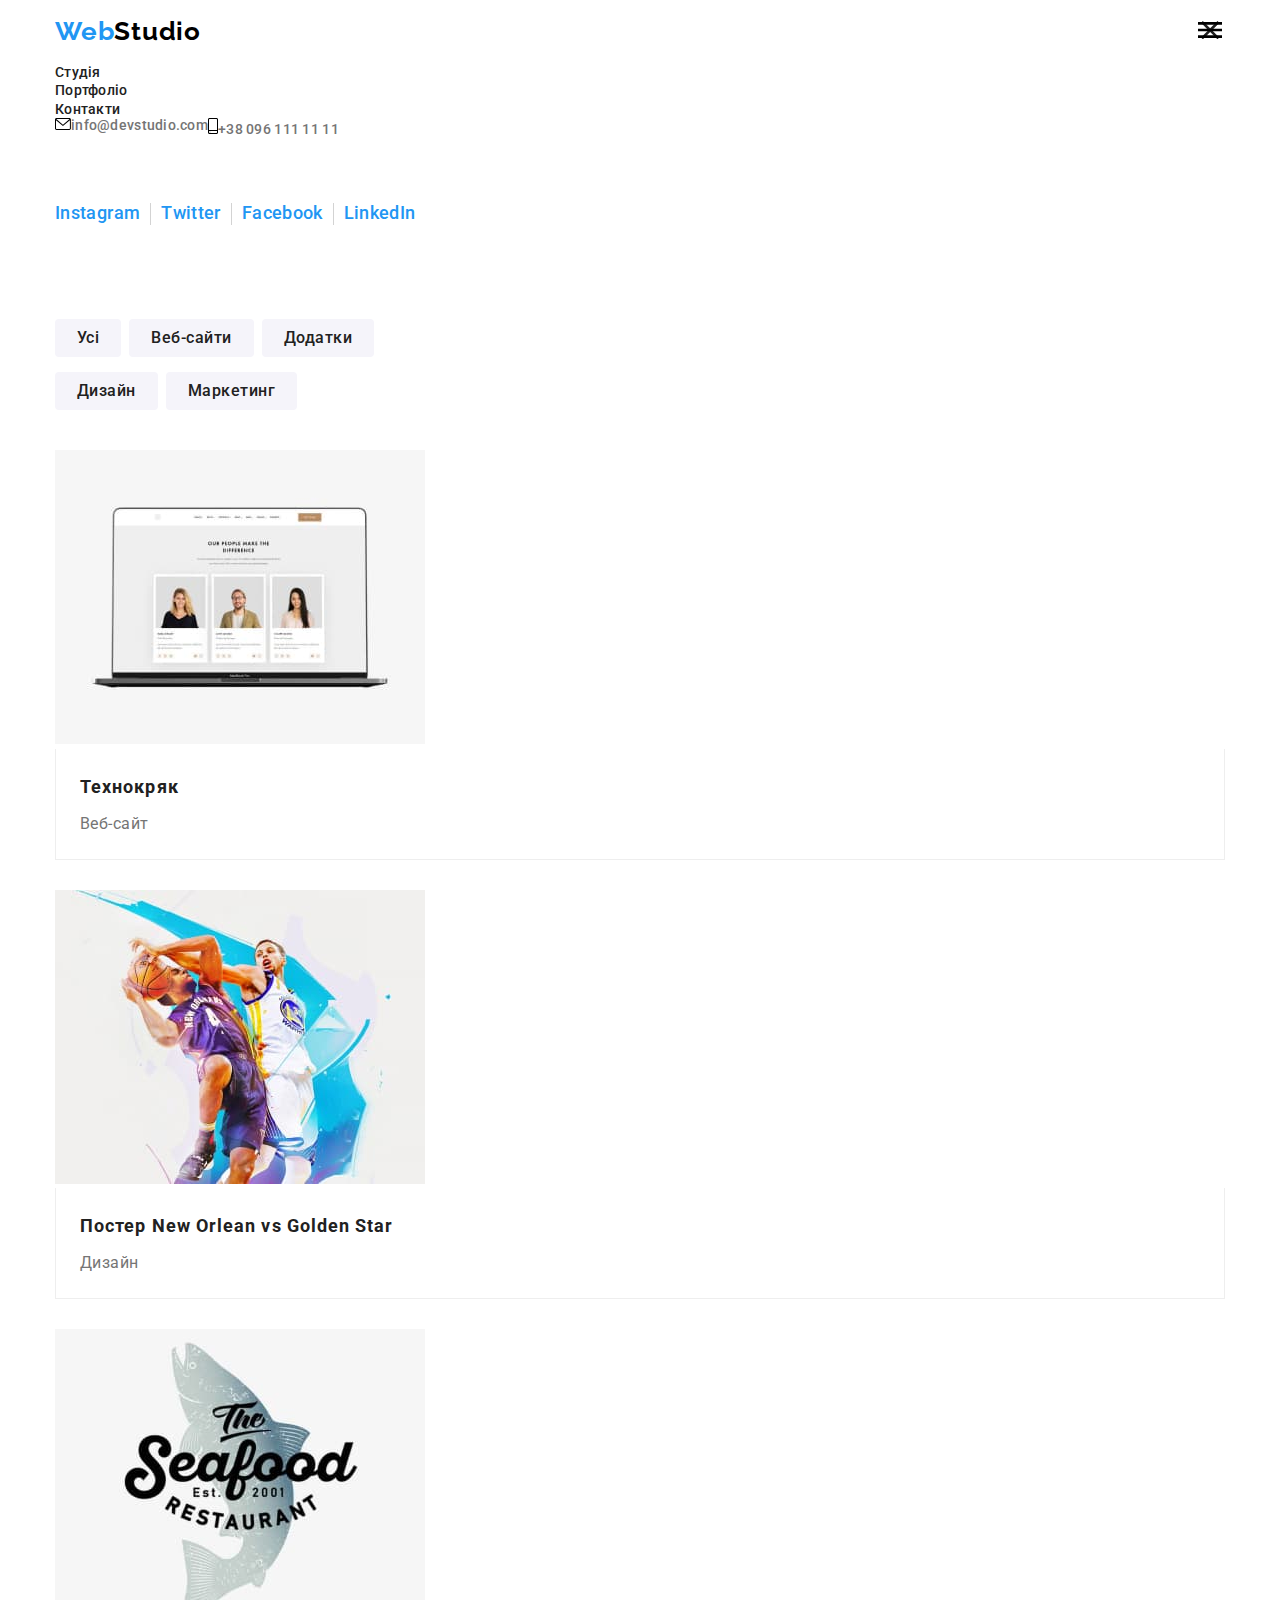
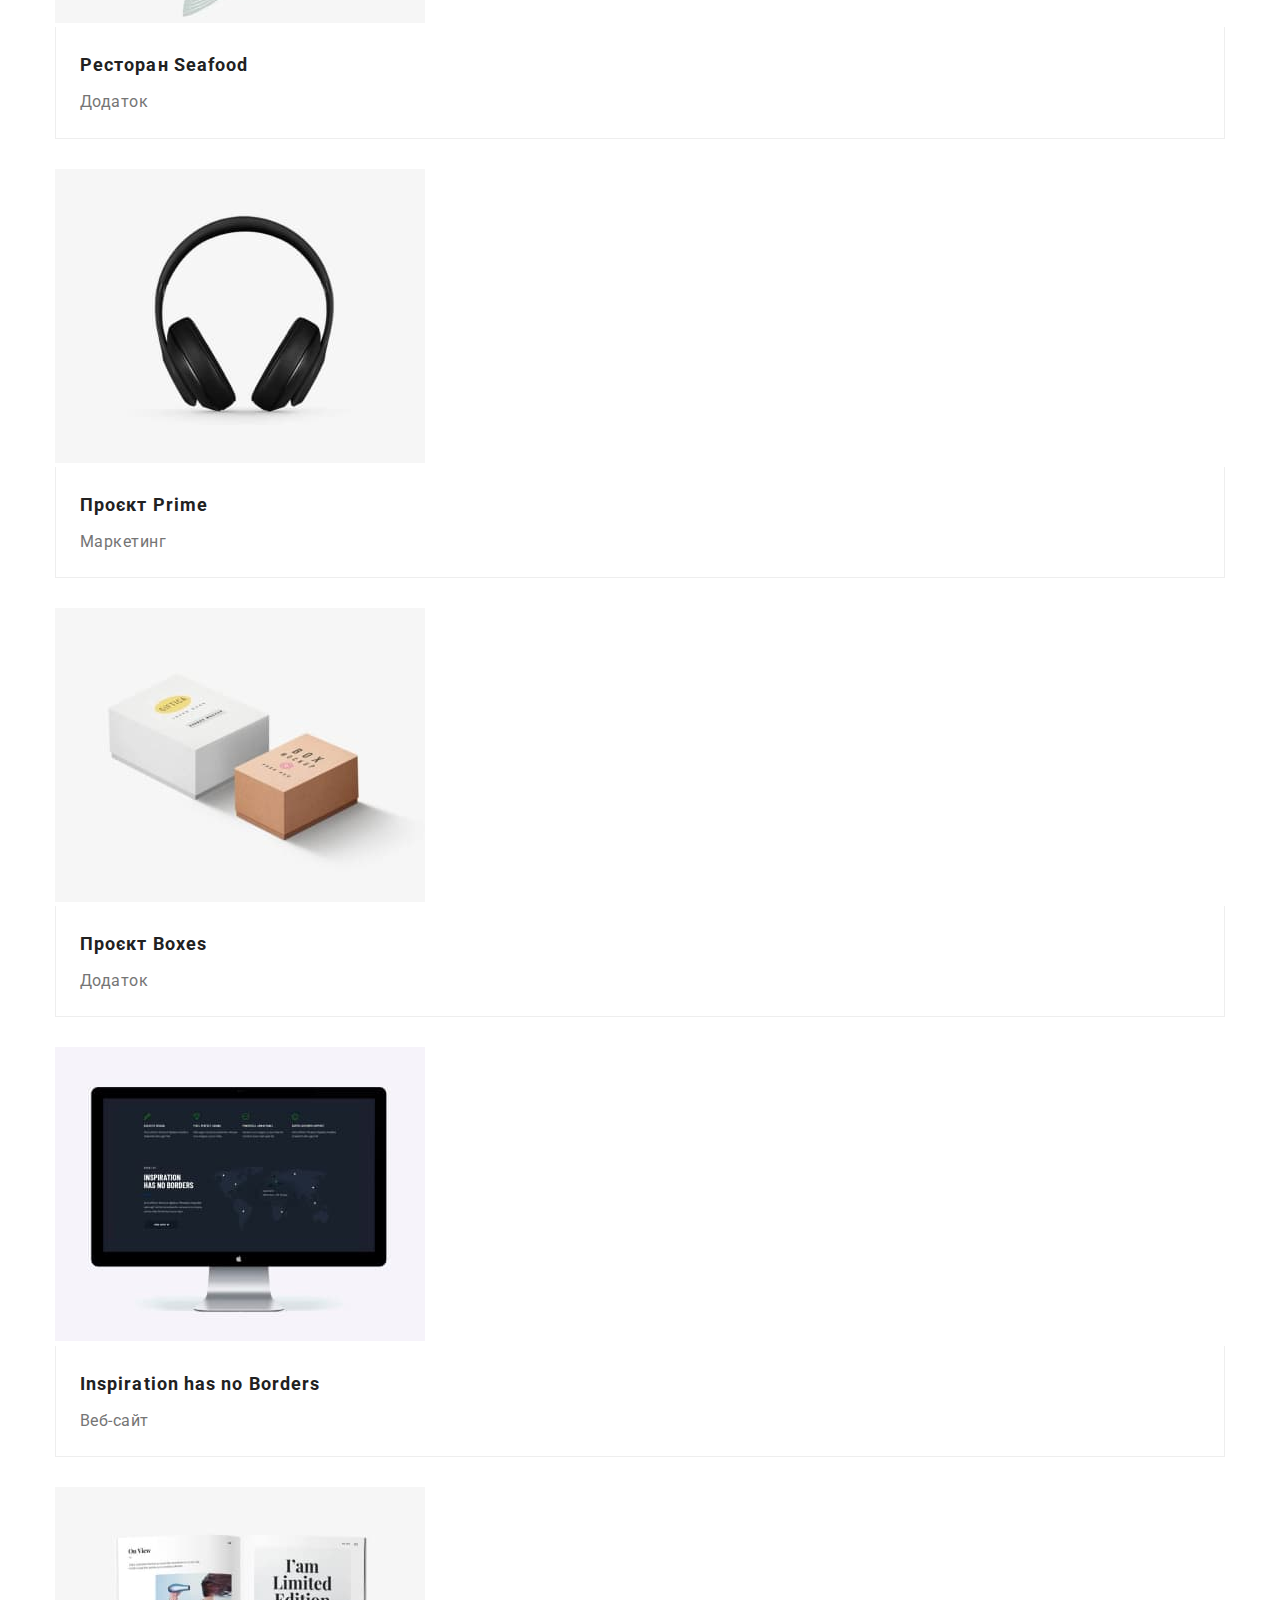
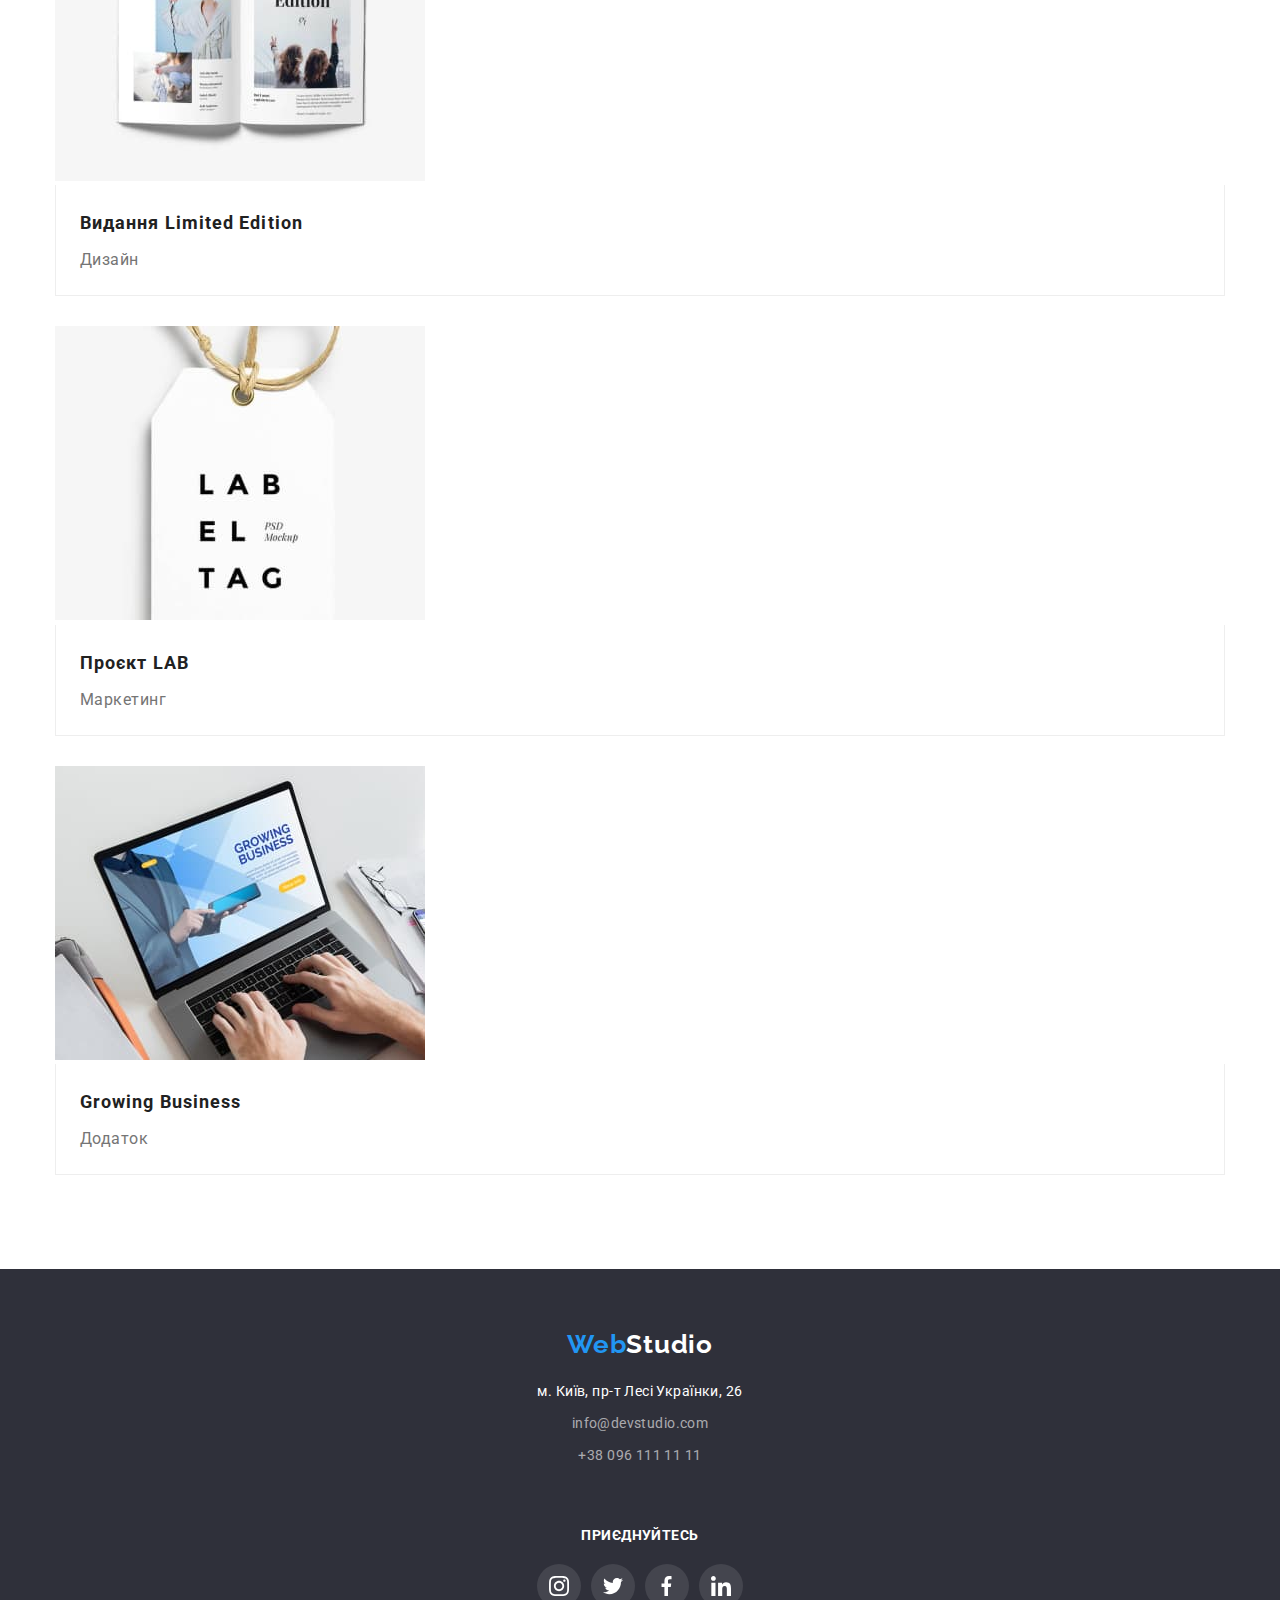
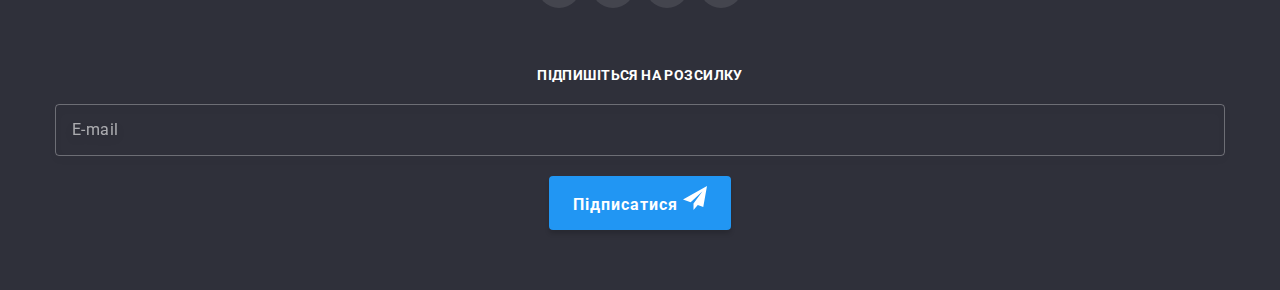
==== commit 6493e17c: "добавляет оформление секции портфолио для телефонов" ====
--- a/portfolio.html
+++ b/portfolio.html
@@ -16,15 +16,17 @@
     <!-- Хедер -->
     <header class="page-header">
       <div class="container page-header__container">
-        <nav class="site-navigation">
-          <a href="./index.html" class="logo"><span class="logo--accent">Web</span>Studio</a>
+        <a href="./index.html" class="logo"><span class="logo--accent">Web</span>Studio</a>
+        <div class="nav-menu js-menu-container" mobileMenu>
+          <nav class="site-navigation">
           <ul class="site-navigation__list">
-            <li class="site-navigation__item"><a href="./index.html" class="site-navigation__link">Студія</a></li>
+            <li class="site-navigation__item"><a href="./index.html" class="site-navigation__link ">Студія</a></li>
             <li class="site-navigation__item"><a href="./portfolio.html" class="site-navigation__link site-navigation__link--current">Портфоліо</a></li>
             <li class="site-navigation__item"><a href="" class="site-navigation__link">Контакти</a></li>
           </ul>
         </nav>
-        <ul class="page-header-contacts">
+        <div class="nav-menu__thumb">
+          <ul class="page-header-contacts">
           <li class="page-header-contacts__item">
             <a href="mailto:info@devstudio.com" class="page-header-contacts__link">
               <svg class="page-header-contacts__icon-mail" width="16" height="12">
@@ -38,6 +40,24 @@
             >
           </li>
         </ul>
+        <ul class="nav-menu__social-media-list">
+          <li class="nav-menu__social-media-item"><a href="" class="nav-menu__social-media" lang="en">Instagram</a></li>
+          <li class="nav-menu__social-media-item"><a href="" class="nav-menu__social-media" lang="en">Twitter</a></li>
+          <li class="nav-menu__social-media-item"><a href="" class="nav-menu__social-media" lang="en">Facebook</a></li>
+          <li class="nav-menu__social-media-item"><a href="" class="nav-menu__social-media" lang="en">LinkedIn</a></li>
+        </ul>
+        </div>
+        <button type="button" class="nav-menu__button js-close-menu" closeMenuBtn>
+          <svg class="page-header__close-icon" width="18.67" height="18.67">
+            <use href="./images/icons.svg#icon-menu-close"></use>
+          </svg>
+        </button>
+        </div>
+        <button type="button" class="nav-menu__button js-open-menu" openMenuBtn>
+          <svg class="page-header__burger-icon" width="24" height="16">
+            <use href="./images/icons.svg#icon-burger"></use>
+          </svg>
+        </button>
       </div>
     </header>
     <!-- Основний контент сторінки -->
@@ -251,7 +271,7 @@
     <!-- футер -->
     <footer class="page-footer">
       <div class="container page-footer__container">
-        <div class="logo-adress">
+        <div class="logo-address">
           <a href="./" class="page-footer__logo"><span class="logo--accent">Web</span>Studio</a>
           <address class="address">
             <ul class="address-list">
@@ -264,10 +284,10 @@
                   >м. Київ, пр-т Лесі Українки, 26</a
                 >
               </li>
-              <li class="adress-item">
+              <li class="address-list__item">
                 <a href="mailto:info@devstudio.com" class="address-list__link address-list__link--contacts">info@devstudio.com</a>
               </li>
-              <li class="adress-item">
+              <li class="address-list__item">
                 <a href="tel:+380961111111" class="address-list__link address-list__link--contacts">+38 096 111 11 11</a>
               </li>
             </ul>
@@ -315,16 +335,17 @@
             <p class="form-send-out__title" id="mailing-head">Підпишіться на розсилку</p>
             <label class="form-send-out__label">
               <input class="form-send-out__input" type="email" name="email" placeholder="E-mail" />
-              <button type="submit" class="button form-send-out__button--primary">
+            </label>
+            <button type="submit" class="button form-send-out__button--primary">
                 Підписатися
                 <svg class="form-send-out__icon" width="24" height="24">
                   <use href="./images/icons.svg#icon-send"></use>
                 </svg>
               </button>
-            </label>
           </div>
         </form>
       </div>
     </footer>
+    <script src="./js/mobile-menu.js"></script>
   </body>
 </html>
--- a/css/main.min.css
+++ b/css/main.min.css
@@ -1 +1 @@
-/*! modern-normalize v1.1.0 | MIT License | https://github.com/sindresorhus/modern-normalize */*,::before,::after{-webkit-box-sizing:border-box;box-sizing:border-box}html{-moz-tab-size:4;-o-tab-size:4;tab-size:4}html{line-height:1.15;-webkit-text-size-adjust:100%}body{margin:0}body{font-family:system-ui,-apple-system,"Segoe UI",Roboto,Helvetica,Arial,sans-serif,"Apple Color Emoji","Segoe UI Emoji"}hr{height:0;color:inherit}abbr[title]{-webkit-text-decoration:underline dotted;text-decoration:underline dotted}b,strong{font-weight:bolder}code,kbd,samp,pre{font-family:ui-monospace,SFMono-Regular,Consolas,"Liberation Mono",Menlo,monospace;font-size:1em}small{font-size:80%}sub,sup{font-size:75%;line-height:0;position:relative;vertical-align:baseline}sub{bottom:-0.25em}sup{top:-0.5em}table{text-indent:0;border-color:inherit}button,input,optgroup,select,textarea{font-family:inherit;font-size:100%;line-height:1.15;margin:0}button,select{text-transform:none}button,[type=button],[type=reset],[type=submit]{-webkit-appearance:button}::-moz-focus-inner{border-style:none;padding:0}:-moz-focusring{outline:1px dotted ButtonText}:-moz-ui-invalid{box-shadow:none}legend{padding:0}progress{vertical-align:baseline}::-webkit-inner-spin-button,::-webkit-outer-spin-button{height:auto}[type=search]{-webkit-appearance:textfield;outline-offset:-2px}::-webkit-search-decoration{-webkit-appearance:none}::-webkit-file-upload-button{-webkit-appearance:button;font:inherit}summary{display:list-item}.сontact-data-form__label--checkbox,.features-card__text{font-family:"Roboto";font-size:14px;line-height:1.71;letter-spacing:.03em;color:#757575}.clients__title,.team__title,.services__title{font-family:"Roboto";font-size:36px;line-height:1.17;text-align:center;letter-spacing:.03em;color:#212121}.features-card__title{font-family:"Roboto";font-weight:700;font-size:14px;line-height:1.14;letter-spacing:.03em;text-transform:uppercase;color:#212121}.form-send-out__title,.social-medias-subscribe__title,.services-card__title{font-family:"Roboto";font-weight:700;font-size:14px;line-height:1.14;letter-spacing:.03em;text-transform:uppercase;color:#fff}.site-navigation__link{font-family:"Roboto";font-weight:500;font-size:14px;line-height:1.14;letter-spacing:.02em;color:#212121}.logo{font-family:"Raleway";font-weight:700;font-size:26px;line-height:1.19;letter-spacing:.03em;color:#000}.page-footer__logo{font-family:"Raleway";font-weight:700;font-size:26px;line-height:1.19;letter-spacing:.03em;color:#fff}.page-header-contacts__link{font-family:"Roboto";font-weight:500;font-size:14px;line-height:1.14;letter-spacing:.02em;color:#757575}.hero__title{font-family:"Roboto";font-weight:900;font-size:44px;line-height:1.36;text-align:center;letter-spacing:.06em;text-transform:uppercase;color:#fff}.form-send-out__button--primary,.button--primary{font-family:"Roboto";font-weight:700;font-size:16px;line-height:1.88;letter-spacing:.06em;color:#fff}.button--secondary{font-family:"Roboto";font-weight:500;font-size:16px;line-height:1.62;text-align:center;letter-spacing:.03em;color:#212121}.team-card__title{font-family:"Roboto";font-weight:500;font-size:16px;line-height:1.19;text-align:center;letter-spacing:.03em;color:#212121}.team-card__position{font-family:"Roboto";font-size:16px;line-height:1.19;text-align:center;letter-spacing:.03em;color:#757575}.address-list__link--address{font-family:"Roboto";font-size:14px;line-height:1.71;letter-spacing:.03em;color:#fff}.address-list__link--contacts,.page-footer-contacts__link{font-family:"Roboto";font-size:14px;line-height:1.71;letter-spacing:.03em;color:rgba(255,255,255,.6)}.form-send-out__input::-webkit-input-placeholder{font-family:"Roboto";font-size:16px;line-height:1.25;letter-spacing:.03em;color:rgba(255,255,255,.6)}.form-send-out__input::-moz-placeholder{font-family:"Roboto";font-size:16px;line-height:1.25;letter-spacing:.03em;color:rgba(255,255,255,.6)}.form-send-out__input:-ms-input-placeholder{font-family:"Roboto";font-size:16px;line-height:1.25;letter-spacing:.03em;color:rgba(255,255,255,.6)}.form-send-out__input::-ms-input-placeholder{font-family:"Roboto";font-size:16px;line-height:1.25;letter-spacing:.03em;color:rgba(255,255,255,.6)}.form-send-out__input::placeholder,.form-send-out__input{font-family:"Roboto";font-size:16px;line-height:1.25;letter-spacing:.03em;color:rgba(255,255,255,.6)}.contact-data-form__title{font-family:"Roboto";font-weight:700;font-size:20px;line-height:1.15;text-align:center;letter-spacing:.03em;color:#212121}.сontact-data-form__label{font-family:"Roboto";font-size:12px;line-height:1.17;letter-spacing:.01em;color:#757575}.contact-data-form__comment,.сontact-data-form__input{font-family:"Roboto";font-size:12px;line-height:1.17;letter-spacing:.01em;color:#212121}.contact-data-form__comment::-webkit-input-placeholder{font-family:"Roboto";font-size:12px;line-height:1.17;letter-spacing:.01em;color:rgba(117,117,117,.5)}.contact-data-form__comment::-moz-placeholder{font-family:"Roboto";font-size:12px;line-height:1.17;letter-spacing:.01em;color:rgba(117,117,117,.5)}.contact-data-form__comment:-ms-input-placeholder{font-family:"Roboto";font-size:12px;line-height:1.17;letter-spacing:.01em;color:rgba(117,117,117,.5)}.contact-data-form__comment::-ms-input-placeholder{font-family:"Roboto";font-size:12px;line-height:1.17;letter-spacing:.01em;color:rgba(117,117,117,.5)}.contact-data-form__comment::placeholder{font-family:"Roboto";font-size:12px;line-height:1.17;letter-spacing:.01em;color:rgba(117,117,117,.5)}.gallery-card__title{font-family:"Roboto";font-size:18px;line-height:2;letter-spacing:.06em;color:#212121}.gallery-card__overlay{font-family:"Roboto";font-size:18px;line-height:1.56;letter-spacing:.03em;color:#fff}.gallery-card__text{font-family:"Roboto";font-size:16px;line-height:1.88;letter-spacing:.03em;color:#757575}.gallery-card__link,.address-list__link,.page-footer-contacts__link,.page-header-contacts__link,.site-navigation__link,.page-footer__logo,.logo{text-decoration:none}.gallery,.buttons-list,.page-footer__social-medias-list,.address-list,.clients__list,.social-medias,.team-list,.services__list,.features-list,.page-header-contacts,.site-navigation__list{list-style:none;margin:0;padding:0}.page-footer__social-medias-link,.modal__modal-close-button,.clients__link,.social-medias__link,.features-card__thumb,.form-send-out__button--primary{display:-webkit-box;display:-ms-flexbox;display:flex;-webkit-box-pack:center;-ms-flex-pack:center;justify-content:center;-webkit-box-align:center;-ms-flex-align:center;align-items:center}.hero{background-position:center;background-repeat:no-repeat}.clients__title,.team__title,.services__title{text-align:center}.visually-hidden{position:absolute;white-space:nowrap;width:1px;height:1px;overflow:hidden;border:0;padding:0;clip:rect(0 0 0 0);-webkit-clip-path:inset(50%);clip-path:inset(50%);margin:-1px}.back-drop.is-hidden{opacity:0;pointer-events:none;visibility:hidden}.container{width:1200px;padding:0 15px;margin:0 auto}.section{padding-top:94px;padding-bottom:94px}.image{display:block}.button,.button--secondary,.form-send-out__button--primary,.button--primary{border-radius:4px;text-align:center;border:none;cursor:pointer}.button--primary{display:inline-block;padding:10px 28px;-webkit-box-shadow:0px 4px 4px rgba(0,0,0,.15);box-shadow:0px 4px 4px rgba(0,0,0,.15);background-color:#2196f3;-webkit-transition:background-color 250ms cubic-bezier(0.4, 0, 0.2, 1);transition:background-color 250ms cubic-bezier(0.4, 0, 0.2, 1)}.button--primary:hover,.button--primary:focus{background-color:#188ce8}.form-send-out__button--primary{padding:10px 28px;-webkit-box-shadow:0px 4px 4px rgba(0,0,0,.15);box-shadow:0px 4px 4px rgba(0,0,0,.15);background-color:#2196f3;-webkit-transition:background-color 250ms cubic-bezier(0.4, 0, 0.2, 1);transition:background-color 250ms cubic-bezier(0.4, 0, 0.2, 1)}.form-send-out__button--primary:hover,.form-send-out__button--primary:focus{background-color:#188ce8}.button--secondary{display:inline-block;background-color:#f5f4fa;padding:6px 22px;-webkit-transition:color 250ms cubic-bezier(0.4, 0, 0.2, 1),background-color 250ms cubic-bezier(0.4, 0, 0.2, 1),-webkit-box-shadow 250ms cubic-bezier(0.4, 0, 0.2, 1);transition:color 250ms cubic-bezier(0.4, 0, 0.2, 1),background-color 250ms cubic-bezier(0.4, 0, 0.2, 1),-webkit-box-shadow 250ms cubic-bezier(0.4, 0, 0.2, 1);transition:color 250ms cubic-bezier(0.4, 0, 0.2, 1),background-color 250ms cubic-bezier(0.4, 0, 0.2, 1),box-shadow 250ms cubic-bezier(0.4, 0, 0.2, 1);transition:color 250ms cubic-bezier(0.4, 0, 0.2, 1),background-color 250ms cubic-bezier(0.4, 0, 0.2, 1),box-shadow 250ms cubic-bezier(0.4, 0, 0.2, 1),-webkit-box-shadow 250ms cubic-bezier(0.4, 0, 0.2, 1)}.button--secondary:hover,.button--secondary:focus{background-color:#2196f3;color:#fff;-webkit-box-shadow:0px 3px 1px rgba(0,0,0,.1),0px 1px 2px rgba(0,0,0,.08),0px 2px 2px rgba(0,0,0,.12);box-shadow:0px 3px 1px rgba(0,0,0,.1),0px 1px 2px rgba(0,0,0,.08),0px 2px 2px rgba(0,0,0,.12)}.page-header{border-bottom:1px solid #ececec}.page-header__container{display:-webkit-box;display:-ms-flexbox;display:flex;-webkit-box-align:center;-ms-flex-align:center;align-items:center;-webkit-box-pack:justify;-ms-flex-pack:justify;justify-content:space-between}.logo--accent{color:#2196f3}.page-footer__logo{display:inline-block;margin-bottom:20px;margin-right:0}.site-navigation{display:-webkit-box;display:-ms-flexbox;display:flex;-webkit-box-align:center;-ms-flex-align:center;align-items:center}.site-navigation__list{display:-webkit-box;display:-ms-flexbox;display:flex;margin-left:93px}.site-navigation__item:not(:first-child){margin-left:50px}.site-navigation__item{position:relative}.site-navigation__link{display:inline-block;padding:32px 0;-webkit-transition:color 250ms cubic-bezier(0.4, 0, 0.2, 1);transition:color 250ms cubic-bezier(0.4, 0, 0.2, 1)}.site-navigation__link:hover,.site-navigation__link:focus{color:#2196f3}.site-navigation__link--current{color:#2196f3}.site-navigation__link--current::after{position:absolute;bottom:-1px;left:0;border-radius:2px;content:"";display:block;width:100%;height:4px;background-color:#2196f3}.page-header-contacts{display:-webkit-box;display:-ms-flexbox;display:flex}.page-header-contacts__item:not(:first-child){margin-left:30px}.page-header-contacts__link{padding:32px 0;-webkit-transition:color 250ms cubic-bezier(0.4, 0, 0.2, 1);transition:color 250ms cubic-bezier(0.4, 0, 0.2, 1)}.page-header-contacts__link:hover,.page-header-contacts__link:focus{color:#2196f3}.page-header-contacts__icon-phone,.page-header-contacts__icon-mail{fill:currentColor;margin-right:10px}.page-header-contacts__icon-mail{vertical-align:middle}.page-header-contacts__icon-phone{vertical-align:bottom}.page-footer-contacts__link{-webkit-transition:color 250ms cubic-bezier(0.4, 0, 0.2, 1);transition:color 250ms cubic-bezier(0.4, 0, 0.2, 1)}.page-footer-contacts__link:hover,.page-footer-contacts__link:focus{color:#2196f3}.hero{background-color:#2f303a;text-align:center;padding-top:200px;padding-bottom:200px;margin:0 auto;background-image:-webkit-gradient(linear, left top, left bottom, from(rgba(47, 48, 58, 0.4)), to(rgba(47, 48, 58, 0.4))),url(../images/hero-background-image.jpg);background-image:linear-gradient(rgba(47, 48, 58, 0.4), rgba(47, 48, 58, 0.4)),url(../images/hero-background-image.jpg);max-width:1600px;height:600px}.container--hero{padding:0px 252px}.hero__title{text-align:center;text-transform:uppercase;margin-top:0;margin-bottom:30px}.features-list{display:-webkit-box;display:-ms-flexbox;display:flex}.features-card{width:calc((100% - 90px)/4)}.features-card:not(:first-child){margin-left:30px}.features-card__thumb{height:120px;background-color:#f5f4fa;border-radius:4px;margin-bottom:30px;text-align:center}.features-card__title{margin-top:0;margin-bottom:10px}.features-card__text{margin:0}.services{padding-top:0}.services__title{margin-top:0;margin-bottom:50px}.services__list{display:-webkit-box;display:-ms-flexbox;display:flex;-webkit-box-pack:justify;-ms-flex-pack:justify;justify-content:space-between}.services-card{position:relative}.services-card__title{position:absolute;bottom:0;left:0;width:100%;text-align:center;margin:0;padding-top:27px;padding-bottom:27px;background-color:rgba(47,48,58,.8)}.team{background-color:#f5f4fa}.team__title{margin-top:0;margin-bottom:50px}.team-list{display:-webkit-box;display:-ms-flexbox;display:flex;-webkit-box-pack:justify;-ms-flex-pack:justify;justify-content:space-between}.team-card{-webkit-box-shadow:0px 1px 3px rgba(0,0,0,.12),0px 1px 1px rgba(0,0,0,.14),0px 2px 1px rgba(0,0,0,.2);box-shadow:0px 1px 3px rgba(0,0,0,.12),0px 1px 1px rgba(0,0,0,.14),0px 2px 1px rgba(0,0,0,.2)}.team-card__footer{padding:30px 32px;background-color:#fff;border-radius:0 0 4px 4px}.team-card__title{margin-top:0;margin-bottom:10px}.team-card__position{margin:0 0 16px 0}.social-medias{display:-webkit-box;display:-ms-flexbox;display:flex;-webkit-box-pack:justify;-ms-flex-pack:justify;justify-content:space-between}.social-medias__link{width:44px;height:44px;border-radius:50%;color:#afb1b8;-webkit-transition:color 250ms cubic-bezier(0.4, 0, 0.2, 1),background-color 250ms cubic-bezier(0.4, 0, 0.2, 1);transition:color 250ms cubic-bezier(0.4, 0, 0.2, 1),background-color 250ms cubic-bezier(0.4, 0, 0.2, 1)}.social-medias__link:hover,.social-medias__link:focus{color:#fff;background-color:#2196f3}.social-medias__icon{fill:currentColor}.clients__title{margin:0;margin-bottom:50px}.clients__list{display:-webkit-box;display:-ms-flexbox;display:flex;-webkit-box-pack:justify;-ms-flex-pack:justify;justify-content:space-between}.clients__link{border:1px solid #afb1b8;border-radius:4px;color:#afb1b8;width:170px;height:92px;-webkit-transition:color 250ms cubic-bezier(0.4, 0, 0.2, 1),border-color 250ms cubic-bezier(0.4, 0, 0.2, 1);transition:color 250ms cubic-bezier(0.4, 0, 0.2, 1),border-color 250ms cubic-bezier(0.4, 0, 0.2, 1)}.clients__link:hover,.clients__link:focus{color:#2196f3;border-color:#2196f3}.clients__icon{fill:currentColor}.back-drop{position:fixed;top:0;right:0;width:100%;height:100%;background-color:rgba(0,0,0,.2);opacity:1;visibility:visible;-webkit-transition:opacity 250ms cubic-bezier(0.4, 0, 0.2, 1),visibility cubic-bezier(0.4, 0, 0.2, 1) 250ms;transition:opacity 250ms cubic-bezier(0.4, 0, 0.2, 1),visibility cubic-bezier(0.4, 0, 0.2, 1) 250ms}.modal{position:absolute;top:50%;right:50%;width:528px;min-height:581px;-webkit-transform:translate(50%, -50%) scale(1);transform:translate(50%, -50%) scale(1);background-color:#fff;-webkit-box-shadow:0px 1px 3px rgba(0,0,0,.12),0px 1px 1px rgba(0,0,0,.14),0px 2px 1px rgba(0,0,0,.2);box-shadow:0px 1px 3px rgba(0,0,0,.12),0px 1px 1px rgba(0,0,0,.14),0px 2px 1px rgba(0,0,0,.2);border-radius:4px;padding:40px;-webkit-transition:-webkit-transform 250ms cubic-bezier(0.4, 0, 0.2, 1);transition:-webkit-transform 250ms cubic-bezier(0.4, 0, 0.2, 1);transition:transform 250ms cubic-bezier(0.4, 0, 0.2, 1);transition:transform 250ms cubic-bezier(0.4, 0, 0.2, 1), -webkit-transform 250ms cubic-bezier(0.4, 0, 0.2, 1)}.modal__modal-close-button{position:absolute;top:8px;right:8px;border-radius:50%;background-color:#fff;border:1px solid rgba(0,0,0,.1);width:30px;height:30px;cursor:pointer;color:#000;-webkit-transition:color 250ms cubic-bezier(0.4, 0, 0.2, 1);transition:color 250ms cubic-bezier(0.4, 0, 0.2, 1)}.modal__modal-close-button:hover,.modal__modal-close-button:focus{color:#2196f3}.modal__close-icon{fill:currentColor}.contact-data-form__title{margin-top:0;margin-bottom:12px}.сontact-data-form__label{position:relative;display:block}.сontact-data-form__label:not(:first-child){margin-top:10px}.сontact-data-form__input{width:100%;padding:12px 16px 12px 42px;margin-top:4px;border:1px solid rgba(33,33,33,.2);border-radius:4px;-webkit-transition:border-color 250ms cubic-bezier(0.4, 0, 0.2, 1);transition:border-color 250ms cubic-bezier(0.4, 0, 0.2, 1)}.сontact-data-form__input:focus{border-color:#2196f3}.contact-data-form__icon{position:absolute;bottom:11px;left:12px;fill:#212121;-webkit-transition:fill 250ms cubic-bezier(0.4, 0, 0.2, 1);transition:fill 250ms cubic-bezier(0.4, 0, 0.2, 1)}.сontact-data-form__label:focus-within .contact-data-form__icon{fill:#2196f3}.contact-data-form__comment{width:100%;padding:12px 16px 12px 16px;margin-top:4px;border:1px solid rgba(33,33,33,.2);border-radius:4px;-webkit-transition:border-color 250ms cubic-bezier(0.4, 0, 0.2, 1);transition:border-color 250ms cubic-bezier(0.4, 0, 0.2, 1);resize:none}.contact-data-form__comment:focus{border-color:#2196f3}.сontact-data-form__label--checkbox{text-align:center;display:block;margin-top:20px}.checkbox-group{position:relative;display:inline-block;margin-right:7px;width:16px;height:15px;vertical-align:text-top}.checkbox-group__checkbox-icon{position:absolute;top:0;left:0;fill:#212121}.checkbox-group__checked-icon{position:absolute;top:0;left:0;fill:rgba(0,0,0,0)}.сontact-data-form__terms-checkbox:checked+.checkbox-group>.checkbox-group__checkbox-icon{fill:rgba(0,0,0,0)}.сontact-data-form__terms-checkbox:checked+.checkbox-group>.checkbox-group__checked-icon{fill:#2196f3}.сontact-data-form__link{color:#2196f3}.contact-data-form__button{display:block;margin-left:auto;margin-right:auto;margin-top:30px}.page-footer{background-color:#2f303a;padding-top:60px;padding-bottom:60px}.page-footer__container{display:-webkit-box;display:-ms-flexbox;display:flex;-webkit-box-align:baseline;-ms-flex-align:baseline;align-items:baseline;-webkit-box-pack:justify;-ms-flex-pack:justify;justify-content:space-between}.address-list__link--contacts{margin-top:9px}.address-list__link{display:inline-block;font-style:normal;-webkit-transition:color 250ms cubic-bezier(0.4, 0, 0.2, 1);transition:color 250ms cubic-bezier(0.4, 0, 0.2, 1)}.address-list__link:hover,.address-list__link:focus{color:#2196f3}.social-medias-subscribe__title{margin:0 0 20px 0}.page-footer__social-medias-list{display:-webkit-box;display:-ms-flexbox;display:flex}.page-footer__social-medias-item:not(:first-child){margin-left:10px}.page-footer__social-medias-link{color:#fff;width:44px;height:44px;border-radius:50%;background-color:rgba(255,255,255,.1);-webkit-transition:background-color 250ms cubic-bezier(0.4, 0, 0.2, 1);transition:background-color 250ms cubic-bezier(0.4, 0, 0.2, 1)}.page-footer__social-medias-link:hover,.page-footer__social-medias-link:focus{background-color:#2196f3}.page-footer__social-medias-icon{fill:currentColor}.form-send-out{width:570px}.form-send-out__title{margin:0 0 20px 0}.form-send-out__label{display:-webkit-box;display:-ms-flexbox;display:flex}.form-send-out__input{margin-right:12px;padding:15px 16px;-webkit-box-flex:1;-ms-flex-positive:1;flex-grow:1;border:1px solid rgba(255,255,255,.3);border-radius:4px;-webkit-filter:drop-shadow(0px 4px 4px rgba(0, 0, 0, 0.15));filter:drop-shadow(0px 4px 4px rgba(0, 0, 0, 0.15));background-color:rgba(0,0,0,0)}.form-send-out__icon{margin-left:10px}.buttons-list{display:-webkit-box;display:-ms-flexbox;display:flex;-webkit-box-pack:center;-ms-flex-pack:center;justify-content:center;margin-bottom:50px}.buttons-list__item:not(:first-child){margin-left:8px}.gallery{display:-webkit-box;display:-ms-flexbox;display:flex;-ms-flex-wrap:wrap;flex-wrap:wrap}.gallery-card{width:calc((100% - 60px)/3)}.gallery-card:not(:nth-child(3n)){margin-right:30px}.gallery-card:not(:nth-last-child(-n+3)){margin-bottom:30px}.gallery-card__body{-webkit-transition:-webkit-box-shadow 250ms cubic-bezier(0.4, 0, 0.2, 1);transition:-webkit-box-shadow 250ms cubic-bezier(0.4, 0, 0.2, 1);transition:box-shadow 250ms cubic-bezier(0.4, 0, 0.2, 1);transition:box-shadow 250ms cubic-bezier(0.4, 0, 0.2, 1), -webkit-box-shadow 250ms cubic-bezier(0.4, 0, 0.2, 1)}.gallery-card__link:hover .gallery-card__body,.gallery-card__link:focus .gallery-card__body{-webkit-box-shadow:0px 1px 1px rgba(0,0,0,.12),0px 4px 4px rgba(0,0,0,.06),1px 4px 6px rgba(0,0,0,.16);box-shadow:0px 1px 1px rgba(0,0,0,.12),0px 4px 4px rgba(0,0,0,.06),1px 4px 6px rgba(0,0,0,.16)}.gallery-card__thumb{position:relative;overflow:hidden}.gallery-card__overlay{position:absolute;top:0;right:0;-webkit-transform:translateY(100%);transform:translateY(100%);padding:63px 24px;margin:0;background-color:rgba(33,150,243,.9);height:100%;width:100%;-webkit-transition:-webkit-transform 250ms cubic-bezier(0.4, 0, 0.2, 1);transition:-webkit-transform 250ms cubic-bezier(0.4, 0, 0.2, 1);transition:transform 250ms cubic-bezier(0.4, 0, 0.2, 1);transition:transform 250ms cubic-bezier(0.4, 0, 0.2, 1), -webkit-transform 250ms cubic-bezier(0.4, 0, 0.2, 1)}.gallery-card__link:hover .gallery-card__overlay,.gallery-card__link:focus .gallery-card__overlay{-webkit-transform:translateY(0%);transform:translateY(0%)}.gallery-card__footer{padding:20px 24px;border-right:1px solid #eee;border-bottom:1px solid #eee;border-left:1px solid #eee}.gallery-card__title{margin-top:0;margin-bottom:4px}.gallery-card__text{margin:0}/*# sourceMappingURL=main.min.css.map */+/*! modern-normalize v1.1.0 | MIT License | https://github.com/sindresorhus/modern-normalize */*,::before,::after{-webkit-box-sizing:border-box;box-sizing:border-box}html{-moz-tab-size:4;-o-tab-size:4;tab-size:4}html{line-height:1.15;-webkit-text-size-adjust:100%}body{margin:0}body{font-family:system-ui,-apple-system,"Segoe UI",Roboto,Helvetica,Arial,sans-serif,"Apple Color Emoji","Segoe UI Emoji"}hr{height:0;color:inherit}abbr[title]{-webkit-text-decoration:underline dotted;text-decoration:underline dotted}b,strong{font-weight:bolder}code,kbd,samp,pre{font-family:ui-monospace,SFMono-Regular,Consolas,"Liberation Mono",Menlo,monospace;font-size:1em}small{font-size:80%}sub,sup{font-size:75%;line-height:0;position:relative;vertical-align:baseline}sub{bottom:-0.25em}sup{top:-0.5em}table{text-indent:0;border-color:inherit}button,input,optgroup,select,textarea{font-family:inherit;font-size:100%;line-height:1.15;margin:0}button,select{text-transform:none}button,[type=button],[type=reset],[type=submit]{-webkit-appearance:button}::-moz-focus-inner{border-style:none;padding:0}:-moz-focusring{outline:1px dotted ButtonText}:-moz-ui-invalid{box-shadow:none}legend{padding:0}progress{vertical-align:baseline}::-webkit-inner-spin-button,::-webkit-outer-spin-button{height:auto}[type=search]{-webkit-appearance:textfield;outline-offset:-2px}::-webkit-search-decoration{-webkit-appearance:none}::-webkit-file-upload-button{-webkit-appearance:button;font:inherit}summary{display:list-item}.features-card__text{font-family:"Roboto";font-size:14px;line-height:1.71;letter-spacing:.03em;color:#757575}.clients__title,.team__title{font-family:"Roboto";font-size:28px;line-height:1.18;text-align:center;letter-spacing:.03em;color:#212121}@media screen and (min-width: 1200px){.clients__title,.team__title{font-size:36px;line-height:1.17}}.features-card__title{font-family:"Roboto";font-weight:700;font-size:14px;line-height:1.14;letter-spacing:.03em;text-transform:uppercase;color:#212121}@media screen and (max-width: 768px){.features-card__title{text-align:center}}.form-send-out__title,.social-medias-subscribe__title{font-family:"Roboto";font-weight:700;font-size:14px;line-height:1.14;letter-spacing:.03em;text-transform:uppercase;color:#fff}.site-navigation__link{font-family:"Roboto";font-weight:500;font-size:40px;line-height:1.18;letter-spacing:.02em;color:#212121}@media screen and (min-width: 768px){.site-navigation__link{font-size:14px;line-height:1.14}}.logo{font-family:"Raleway";font-weight:700;font-size:24px;line-height:1.17;letter-spacing:.03em;color:#000}@media screen and (min-width: 1200px){.logo{font-size:26px;line-height:1.19}}.page-footer__logo{font-family:"Raleway";font-weight:700;font-size:24px;line-height:1.17;letter-spacing:.03em;color:#fff}@media screen and (min-width: 1200px){.page-footer__logo{font-size:26px;line-height:1.19}}@media screen and (max-width: 768px){.page-header-contacts__item:not(:first-child){font-family:"Roboto";font-weight:500;font-size:34px;line-height:1.18;letter-spacing:.02em;color:#2196f3}}.page-header-contacts__item{font-family:"Roboto";font-weight:500;font-size:24px;line-height:1.17;letter-spacing:.02em;color:#757575}@media screen and (min-width: 768px){.page-header-contacts__item{font-size:12px}}@media screen and (min-width: 1200px){.page-header-contacts__item{font-size:14px;line-height:1.14}}.hero__title{font-family:"Roboto";font-weight:900;font-size:26px;line-height:1.62;text-align:center;letter-spacing:.06em;text-transform:uppercase;color:#fff}@media screen and (min-width: 1200px){.hero__title{font-size:44px;line-height:1.36}}.button--primary,.form-send-out__button--primary{font-family:"Roboto";font-weight:700;font-size:16px;line-height:1.88;letter-spacing:.06em;color:#fff}.button--secondary{font-family:"Roboto";font-weight:500;font-size:16px;line-height:1.62;text-align:center;letter-spacing:.03em;color:#212121}.nav-menu__social-media{font-family:"Roboto";font-weight:500;font-size:18px;line-height:1.22;letter-spacing:.02em;color:#2196f3}.team-card__title{font-family:"Roboto";font-weight:500;font-size:16px;line-height:1.19;text-align:center;letter-spacing:.03em;color:#212121}.team-card__position{font-family:"Roboto";font-size:16px;line-height:1.19;text-align:center;letter-spacing:.03em;color:#757575}.address-list__link--address{font-family:"Roboto";font-size:14px;line-height:1.71;letter-spacing:.03em;color:#fff}.address-list__link--contacts{font-family:"Roboto";font-size:14px;line-height:1.71;letter-spacing:.03em;color:rgba(255,255,255,.6)}.form-send-out__input::-webkit-input-placeholder{font-family:"Roboto";font-size:16px;line-height:1.25;letter-spacing:.03em;color:rgba(255,255,255,.6)}.form-send-out__input::-moz-placeholder{font-family:"Roboto";font-size:16px;line-height:1.25;letter-spacing:.03em;color:rgba(255,255,255,.6)}.form-send-out__input:-ms-input-placeholder{font-family:"Roboto";font-size:16px;line-height:1.25;letter-spacing:.03em;color:rgba(255,255,255,.6)}.form-send-out__input::-ms-input-placeholder{font-family:"Roboto";font-size:16px;line-height:1.25;letter-spacing:.03em;color:rgba(255,255,255,.6)}.form-send-out__input::placeholder,.form-send-out__input{font-family:"Roboto";font-size:16px;line-height:1.25;letter-spacing:.03em;color:rgba(255,255,255,.6)}.gallery-card__title{font-family:"Roboto";font-size:18px;line-height:2;letter-spacing:.06em;color:#212121}.gallery-card__overlay{font-family:"Roboto";font-size:18px;line-height:1.56;letter-spacing:.03em;color:#fff}.gallery-card__text{font-family:"Roboto";font-size:16px;line-height:1.88;letter-spacing:.03em;color:#757575}.gallery-card__link,.address-list__link,.page-header-contacts__link,.site-navigation__link,.nav-menu__social-media,.page-footer__logo,.logo{text-decoration:none}.gallery,.buttons-list,.page-footer__social-medias-list,.address-list,.clients__list,.social-medias,.team-list,.features-list,.page-header-contacts,.site-navigation__list,.nav-menu__social-media-list{list-style:none;margin:0;padding:0}.page-footer__social-medias-link,.clients__link,.social-medias__link,.features-card__thumb,.form-send-out__button--primary,.nav-menu__button{display:-webkit-box;display:-ms-flexbox;display:flex;-webkit-box-pack:center;-ms-flex-pack:center;justify-content:center;-webkit-box-align:center;-ms-flex-align:center;align-items:center}.hero{background-position:center;background-repeat:no-repeat}.visually-hidden{position:absolute;white-space:nowrap;width:1px;height:1px;overflow:hidden;border:0;padding:0;clip:rect(0 0 0 0);-webkit-clip-path:inset(50%);clip-path:inset(50%);margin:-1px}.back-drop.is-hidden{opacity:0;pointer-events:none;visibility:hidden}.container{min-width:320px;padding-right:15px;padding-left:15px;margin-left:auto;margin-right:auto}@media screen and (min-width: 480px){.container{width:480px}}@media screen and (min-width: 768px){.container{width:768px}}@media screen and (min-width: 1200px){.container{width:1200px}}.section{padding-top:60px;padding-bottom:60px}@media screen and (min-width: 1200px){.section{padding-top:94px;padding-bottom:94px}}.logo{display:inline-block;padding-top:16px;padding-bottom:16px}.logo--accent{color:#2196f3}.page-footer__logo{display:inline-block;margin-bottom:20px}.nav-menu__button{position:absolute;top:10px;right:10px;width:40px;height:40px;border:none;background-color:rgba(0,0,0,0);color:#212121;-webkit-transition:color 250ms cubic-bezier(0.4, 0, 0.2, 1);transition:color 250ms cubic-bezier(0.4, 0, 0.2, 1)}.nav-menu__button:hover,.nav-menu__button:focus{color:#2196f3}.button,.button--secondary,.button--primary,.form-send-out__button--primary{border-radius:4px;text-align:center;border:none;cursor:pointer}.button--primary,.form-send-out__button--primary{display:inline-block;padding:10px 24px;-webkit-box-shadow:0px 4px 4px rgba(0,0,0,.15);box-shadow:0px 4px 4px rgba(0,0,0,.15);background-color:#2196f3;-webkit-transition:background-color 250ms cubic-bezier(0.4, 0, 0.2, 1);transition:background-color 250ms cubic-bezier(0.4, 0, 0.2, 1)}.button--primary:hover,.form-send-out__button--primary:hover,.button--primary:focus,.form-send-out__button--primary:focus{background-color:#188ce8}.button--secondary{display:inline-block;background-color:#f5f4fa;padding:6px 22px;-webkit-transition:color 250ms cubic-bezier(0.4, 0, 0.2, 1),background-color 250ms cubic-bezier(0.4, 0, 0.2, 1),-webkit-box-shadow 250ms cubic-bezier(0.4, 0, 0.2, 1);transition:color 250ms cubic-bezier(0.4, 0, 0.2, 1),background-color 250ms cubic-bezier(0.4, 0, 0.2, 1),-webkit-box-shadow 250ms cubic-bezier(0.4, 0, 0.2, 1);transition:color 250ms cubic-bezier(0.4, 0, 0.2, 1),background-color 250ms cubic-bezier(0.4, 0, 0.2, 1),box-shadow 250ms cubic-bezier(0.4, 0, 0.2, 1);transition:color 250ms cubic-bezier(0.4, 0, 0.2, 1),background-color 250ms cubic-bezier(0.4, 0, 0.2, 1),box-shadow 250ms cubic-bezier(0.4, 0, 0.2, 1),-webkit-box-shadow 250ms cubic-bezier(0.4, 0, 0.2, 1)}.button--secondary:hover,.button--secondary:focus{background-color:#2196f3;color:#fff;-webkit-box-shadow:0px 3px 1px rgba(0,0,0,.1),0px 1px 2px rgba(0,0,0,.08),0px 2px 2px rgba(0,0,0,.12);box-shadow:0px 3px 1px rgba(0,0,0,.1),0px 1px 2px rgba(0,0,0,.08),0px 2px 2px rgba(0,0,0,.12)}.page-header__container{position:relative;overflow:hidden}@media screen and (max-width: 768px){.nav-menu{position:fixed;top:0;left:0;width:100vw;height:100vh;-webkit-transform:translateX(100%);transform:translateX(100%);z-index:999;display:-webkit-box;display:-ms-flexbox;display:flex;-webkit-box-orient:vertical;-webkit-box-direction:normal;-ms-flex-direction:column;flex-direction:column;-ms-flex-line-pack:justify;align-content:space-between;padding:48px 40px;background-color:#fff;-webkit-transition:-webkit-transform 250ms cubic-bezier(0.4, 0, 0.2, 1);transition:-webkit-transform 250ms cubic-bezier(0.4, 0, 0.2, 1);transition:transform 250ms cubic-bezier(0.4, 0, 0.2, 1);transition:transform 250ms cubic-bezier(0.4, 0, 0.2, 1), -webkit-transform 250ms cubic-bezier(0.4, 0, 0.2, 1)}}@media screen and (max-width: 768px){.nav-menu.is-open{-webkit-transform:translateX(0);transform:translateX(0)}}.nav-menu__social-media-list{display:-webkit-box;display:-ms-flexbox;display:flex;-ms-flex-wrap:wrap;flex-wrap:wrap;gap:10px;margin-top:64px}.nav-menu__social-media-item:nth-child(-n+3) .nav-menu__social-media::after{content:"";display:inline-block;width:1px;height:22px;background-color:rgba(33,33,33,.2);vertical-align:middle;margin-left:10px}.page-header__close-icon{fill:currentColor}@media screen and (max-width: 768px){.site-navigation__item:not(:first-child){margin-top:32px}}.site-navigation__link{-webkit-transition:color 250ms cubic-bezier(0.4, 0, 0.2, 1);transition:color 250ms cubic-bezier(0.4, 0, 0.2, 1)}.site-navigation__link:hover,.site-navigation__link:focus{color:#2196f3}.page-header-contacts{display:-webkit-box;display:-ms-flexbox;display:flex;margin-top:auto}@media screen and (max-width: 1200px){.page-header-contacts{-webkit-box-orient:vertical;-webkit-box-direction:reverse;-ms-flex-direction:column-reverse;flex-direction:column-reverse}}@media screen and (max-width: 768px){.page-header-contacts__item:not(:first-child){margin-bottom:32px}}.page-header-contacts__link{color:inherit}@media screen and (max-width: 768px){.page-header-contacts__icon-mail{display:none}}@media screen and (max-width: 768px){.page-header-contacts__icon-phone{display:none}}.hero{background-color:#2f303a;text-align:center;padding-top:118px;padding-bottom:118px}.hero__title{margin-top:0;margin-bottom:30px}.features-card:not(:last-child){margin-bottom:30px}.features-card__thumb{width:100%;height:120px;background-color:#f5f4fa;margin-bottom:30px}.features-card__title{margin-top:0;margin-bottom:10px}.features-card__text{margin:0}@media screen and (max-width: 1200px){.services{display:none}}.team{background-color:#f5f4fa}.team__title{margin-top:0;margin-bottom:30px}.team-card{-webkit-box-shadow:0px 1px 3px rgba(0,0,0,.12),0px 1px 1px rgba(0,0,0,.14),0px 2px 1px rgba(0,0,0,.2);box-shadow:0px 1px 3px rgba(0,0,0,.12),0px 1px 1px rgba(0,0,0,.14),0px 2px 1px rgba(0,0,0,.2);border-radius:0px 0px 4px 4px;width:100%;background-color:#fff}@media screen and (max-width: 768px){.team-card:not(:last-child){margin-bottom:30px}}.team-card__footer{padding-top:30px;padding-bottom:24px}.team-card__title{margin-top:0;margin-bottom:10px}.team-card__position{margin-top:0;margin-bottom:16px}.social-medias{display:-webkit-box;display:-ms-flexbox;display:flex;-webkit-box-pack:center;-ms-flex-pack:center;justify-content:center}.social-medias__item:not(:last-child){margin-right:10px}.social-medias__link{width:44px;height:44px;color:#afb1b8;border-radius:50%;-webkit-transition:color 250ms cubic-bezier(0.4, 0, 0.2, 1),background-color 250ms cubic-bezier(0.4, 0, 0.2, 1);transition:color 250ms cubic-bezier(0.4, 0, 0.2, 1),background-color 250ms cubic-bezier(0.4, 0, 0.2, 1)}.social-medias__link:hover,.social-medias__link:focus{color:#fff;background-color:#2196f3}.social-medias__icon{fill:currentColor}.clients__title{margin-top:0;margin-bottom:30px}.clients__list{display:-webkit-box;display:-ms-flexbox;display:flex;-ms-flex-wrap:wrap;flex-wrap:wrap}.clients__item{width:calc((100% - 30px)/2)}.clients__item:nth-child(2n+1){margin-right:30px}.clients__item:nth-child(-n+4){margin-bottom:30px}.clients__link{width:100%;height:92px;color:#afb1b8;border:1px solid #afb1b8;border-radius:4px;-webkit-transition:color 250ms cubic-bezier(0.4, 0, 0.2, 1),border-color 250ms cubic-bezier(0.4, 0, 0.2, 1);transition:color 250ms cubic-bezier(0.4, 0, 0.2, 1),border-color 250ms cubic-bezier(0.4, 0, 0.2, 1)}.clients__link:hover,.clients__link:focus{color:#2196f3;border-color:#2196f3}.clients__icon{fill:currentColor}.page-footer{background-color:#2f303a;padding-top:60px;padding-bottom:60px;text-align:center}.logo-address{margin-bottom:60px}.address-list__item:not(:last-child){margin-bottom:8px}.address-list__link{font-style:normal;-webkit-transition:color 250ms cubic-bezier(0.4, 0, 0.2, 1);transition:color 250ms cubic-bezier(0.4, 0, 0.2, 1)}.address-list__link:hover,.address-list__link:focus{color:#2196f3}.social-medias-subscribe{margin-bottom:60px}.social-medias-subscribe__title{margin-top:0;margin-bottom:20px}.page-footer__social-medias-list{display:-webkit-box;display:-ms-flexbox;display:flex;-webkit-box-pack:center;-ms-flex-pack:center;justify-content:center}.page-footer__social-medias-item:not(:last-child){margin-right:10px}.page-footer__social-medias-link{width:44px;height:44px;border-radius:50%;background-color:rgba(255,255,255,.1);color:#fff;-webkit-transition:background-color 250ms cubic-bezier(0.4, 0, 0.2, 1);transition:background-color 250ms cubic-bezier(0.4, 0, 0.2, 1)}.page-footer__social-medias-link:hover,.page-footer__social-medias-link:focus{background-color:#2196f3}.page-footer__social-medias-icon{fill:currentColor}.form-send-out{width:100%}.form-send-out__title{margin-top:0;margin-bottom:20px}.form-send-out__label{display:block}.form-send-out__input{padding:15px 16px;width:100%;margin-bottom:20px;border:1px solid rgba(255,255,255,.3);border-radius:4px;-webkit-filter:drop-shadow(0px 4px 4px rgba(0, 0, 0, 0.15));filter:drop-shadow(0px 4px 4px rgba(0, 0, 0, 0.15));background-color:rgba(0,0,0,0)}.buttons-list{display:-webkit-box;display:-ms-flexbox;display:flex;-ms-flex-wrap:wrap;flex-wrap:wrap;max-width:340px;margin-bottom:40px}.buttons-list__item:not(:last-child){margin-right:8px}.buttons-list__item:nth-child(-n+3){margin-bottom:15px}.gallery-card{width:100%}.gallery-card:not(:last-child){margin-bottom:30px}.gallery-card__body{-webkit-transition:-webkit-box-shadow 250ms cubic-bezier(0.4, 0, 0.2, 1);transition:-webkit-box-shadow 250ms cubic-bezier(0.4, 0, 0.2, 1);transition:box-shadow 250ms cubic-bezier(0.4, 0, 0.2, 1);transition:box-shadow 250ms cubic-bezier(0.4, 0, 0.2, 1), -webkit-box-shadow 250ms cubic-bezier(0.4, 0, 0.2, 1)}.gallery-card__link:hover .gallery-card__body,.gallery-card__link:focus .gallery-card__body{-webkit-box-shadow:0px 1px 1px rgba(0,0,0,.12),0px 4px 4px rgba(0,0,0,.06),1px 4px 6px rgba(0,0,0,.16);box-shadow:0px 1px 1px rgba(0,0,0,.12),0px 4px 4px rgba(0,0,0,.06),1px 4px 6px rgba(0,0,0,.16)}.gallery-card__thumb{position:relative;overflow:hidden}.gallery-card__overlay{position:absolute;top:0;left:0;width:100%;height:100%;background-color:rgba(33,150,243,.9);padding:77px 24px;-webkit-transform:translateY(100%);transform:translateY(100%);-webkit-transition:-webkit-transform 250ms cubic-bezier(0.4, 0, 0.2, 1);transition:-webkit-transform 250ms cubic-bezier(0.4, 0, 0.2, 1);transition:transform 250ms cubic-bezier(0.4, 0, 0.2, 1);transition:transform 250ms cubic-bezier(0.4, 0, 0.2, 1), -webkit-transform 250ms cubic-bezier(0.4, 0, 0.2, 1)}.gallery-card__link:hover .gallery-card__overlay,.gallery-card__link:focus .gallery-card__overlay{-webkit-transform:translateY(0);transform:translateY(0)}.gallery-card__footer{padding:20px 24px;border-right:1px solid #eee;border-bottom:1px solid #eee;border-left:1px solid #eee}.gallery-card__title{margin-top:0;margin-bottom:4px}.gallery-card__text{margin:0}/*# sourceMappingURL=main.min.css.map */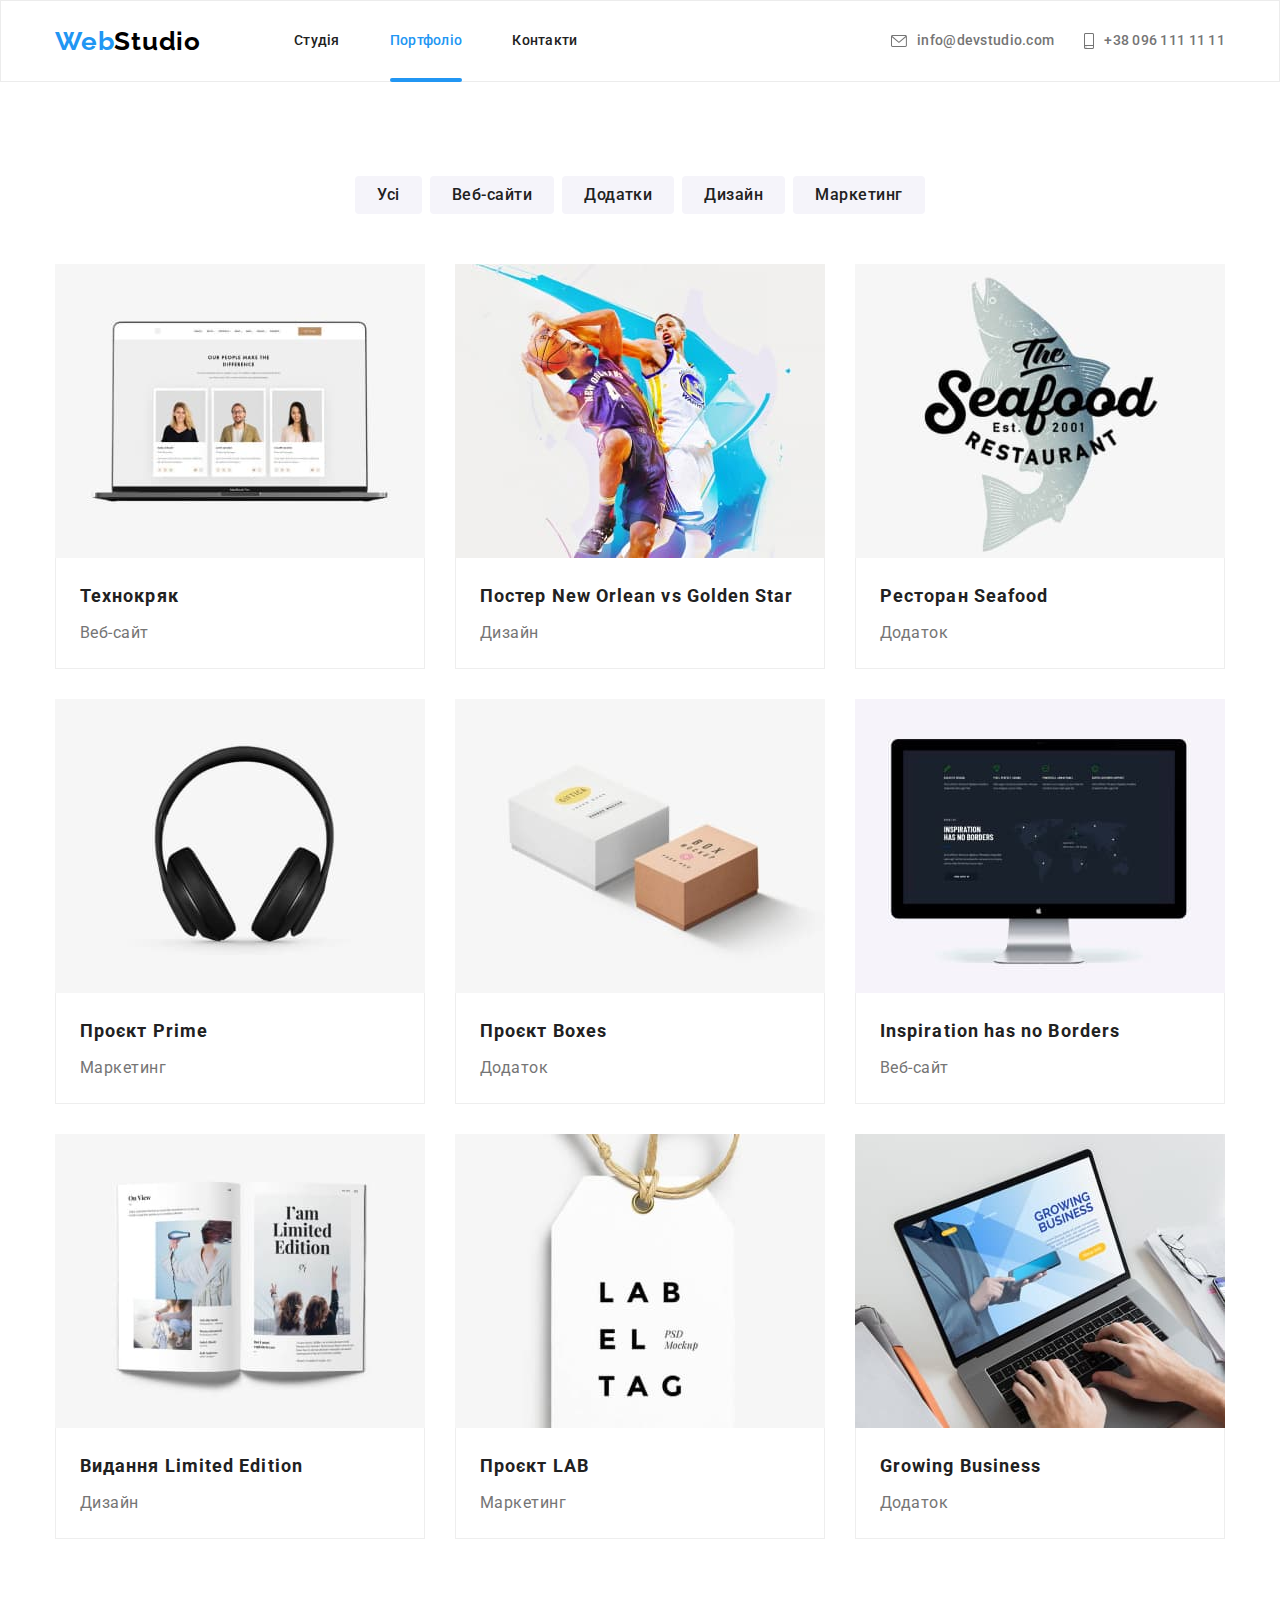
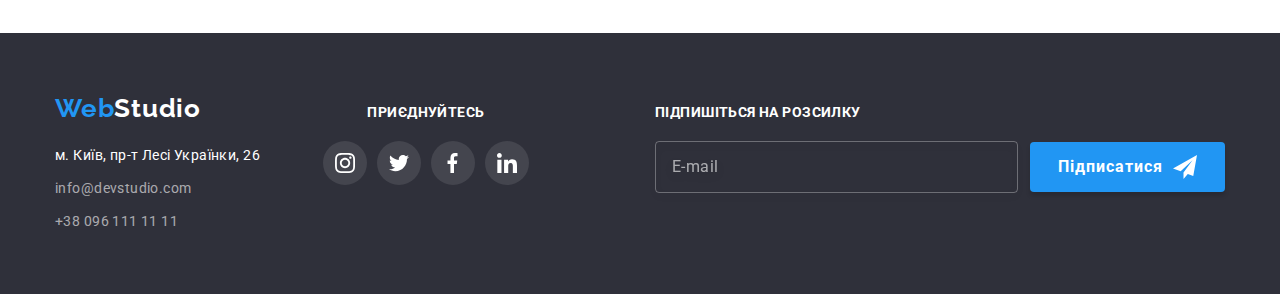
==== commit 65ca8225: "добавляет оформление модального окна" ====
--- a/portfolio.html
+++ b/portfolio.html
@@ -333,7 +333,8 @@
         <form name="send-out" autocomplete="off"></form>
           <div role="group" class="form-send-out" aria-labelledby="mailing-head">
             <p class="form-send-out__title" id="mailing-head">Підпишіться на розсилку</p>
-            <label class="form-send-out__label">
+            <div class="form-send-out__input-button-group">
+              <label class="form-send-out__label">
               <input class="form-send-out__input" type="email" name="email" placeholder="E-mail" />
             </label>
             <button type="submit" class="button form-send-out__button--primary">
@@ -342,6 +343,7 @@
                   <use href="./images/icons.svg#icon-send"></use>
                 </svg>
               </button>
+            </div>
           </div>
         </form>
       </div>
--- a/css/main.min.css
+++ b/css/main.min.css
@@ -1 +1 @@
-/*! modern-normalize v1.1.0 | MIT License | https://github.com/sindresorhus/modern-normalize */*,::before,::after{-webkit-box-sizing:border-box;box-sizing:border-box}html{-moz-tab-size:4;-o-tab-size:4;tab-size:4}html{line-height:1.15;-webkit-text-size-adjust:100%}body{margin:0}body{font-family:system-ui,-apple-system,"Segoe UI",Roboto,Helvetica,Arial,sans-serif,"Apple Color Emoji","Segoe UI Emoji"}hr{height:0;color:inherit}abbr[title]{-webkit-text-decoration:underline dotted;text-decoration:underline dotted}b,strong{font-weight:bolder}code,kbd,samp,pre{font-family:ui-monospace,SFMono-Regular,Consolas,"Liberation Mono",Menlo,monospace;font-size:1em}small{font-size:80%}sub,sup{font-size:75%;line-height:0;position:relative;vertical-align:baseline}sub{bottom:-0.25em}sup{top:-0.5em}table{text-indent:0;border-color:inherit}button,input,optgroup,select,textarea{font-family:inherit;font-size:100%;line-height:1.15;margin:0}button,select{text-transform:none}button,[type=button],[type=reset],[type=submit]{-webkit-appearance:button}::-moz-focus-inner{border-style:none;padding:0}:-moz-focusring{outline:1px dotted ButtonText}:-moz-ui-invalid{box-shadow:none}legend{padding:0}progress{vertical-align:baseline}::-webkit-inner-spin-button,::-webkit-outer-spin-button{height:auto}[type=search]{-webkit-appearance:textfield;outline-offset:-2px}::-webkit-search-decoration{-webkit-appearance:none}::-webkit-file-upload-button{-webkit-appearance:button;font:inherit}summary{display:list-item}.features-card__text{font-family:"Roboto";font-size:14px;line-height:1.71;letter-spacing:.03em;color:#757575}.clients__title,.team__title{font-family:"Roboto";font-size:28px;line-height:1.18;text-align:center;letter-spacing:.03em;color:#212121}@media screen and (min-width: 1200px){.clients__title,.team__title{font-size:36px;line-height:1.17}}.features-card__title{font-family:"Roboto";font-weight:700;font-size:14px;line-height:1.14;letter-spacing:.03em;text-transform:uppercase;color:#212121}@media screen and (max-width: 768px){.features-card__title{text-align:center}}.form-send-out__title,.social-medias-subscribe__title{font-family:"Roboto";font-weight:700;font-size:14px;line-height:1.14;letter-spacing:.03em;text-transform:uppercase;color:#fff}.site-navigation__link{font-family:"Roboto";font-weight:500;font-size:40px;line-height:1.18;letter-spacing:.02em;color:#212121}@media screen and (min-width: 768px){.site-navigation__link{font-size:14px;line-height:1.14}}.logo{font-family:"Raleway";font-weight:700;font-size:24px;line-height:1.17;letter-spacing:.03em;color:#000}@media screen and (min-width: 1200px){.logo{font-size:26px;line-height:1.19}}.page-footer__logo{font-family:"Raleway";font-weight:700;font-size:24px;line-height:1.17;letter-spacing:.03em;color:#fff}@media screen and (min-width: 1200px){.page-footer__logo{font-size:26px;line-height:1.19}}@media screen and (max-width: 768px){.page-header-contacts__item:not(:first-child){font-family:"Roboto";font-weight:500;font-size:34px;line-height:1.18;letter-spacing:.02em;color:#2196f3}}.page-header-contacts__item{font-family:"Roboto";font-weight:500;font-size:24px;line-height:1.17;letter-spacing:.02em;color:#757575}@media screen and (min-width: 768px){.page-header-contacts__item{font-size:12px}}@media screen and (min-width: 1200px){.page-header-contacts__item{font-size:14px;line-height:1.14}}.hero__title{font-family:"Roboto";font-weight:900;font-size:26px;line-height:1.62;text-align:center;letter-spacing:.06em;text-transform:uppercase;color:#fff}@media screen and (min-width: 1200px){.hero__title{font-size:44px;line-height:1.36}}.button--primary,.form-send-out__button--primary{font-family:"Roboto";font-weight:700;font-size:16px;line-height:1.88;letter-spacing:.06em;color:#fff}.button--secondary{font-family:"Roboto";font-weight:500;font-size:16px;line-height:1.62;text-align:center;letter-spacing:.03em;color:#212121}.nav-menu__social-media{font-family:"Roboto";font-weight:500;font-size:18px;line-height:1.22;letter-spacing:.02em;color:#2196f3}.team-card__title{font-family:"Roboto";font-weight:500;font-size:16px;line-height:1.19;text-align:center;letter-spacing:.03em;color:#212121}.team-card__position{font-family:"Roboto";font-size:16px;line-height:1.19;text-align:center;letter-spacing:.03em;color:#757575}.address-list__link--address{font-family:"Roboto";font-size:14px;line-height:1.71;letter-spacing:.03em;color:#fff}.address-list__link--contacts{font-family:"Roboto";font-size:14px;line-height:1.71;letter-spacing:.03em;color:rgba(255,255,255,.6)}.form-send-out__input::-webkit-input-placeholder{font-family:"Roboto";font-size:16px;line-height:1.25;letter-spacing:.03em;color:rgba(255,255,255,.6)}.form-send-out__input::-moz-placeholder{font-family:"Roboto";font-size:16px;line-height:1.25;letter-spacing:.03em;color:rgba(255,255,255,.6)}.form-send-out__input:-ms-input-placeholder{font-family:"Roboto";font-size:16px;line-height:1.25;letter-spacing:.03em;color:rgba(255,255,255,.6)}.form-send-out__input::-ms-input-placeholder{font-family:"Roboto";font-size:16px;line-height:1.25;letter-spacing:.03em;color:rgba(255,255,255,.6)}.form-send-out__input::placeholder,.form-send-out__input{font-family:"Roboto";font-size:16px;line-height:1.25;letter-spacing:.03em;color:rgba(255,255,255,.6)}.gallery-card__title{font-family:"Roboto";font-size:18px;line-height:2;letter-spacing:.06em;color:#212121}.gallery-card__overlay{font-family:"Roboto";font-size:18px;line-height:1.56;letter-spacing:.03em;color:#fff}.gallery-card__text{font-family:"Roboto";font-size:16px;line-height:1.88;letter-spacing:.03em;color:#757575}.gallery-card__link,.address-list__link,.page-header-contacts__link,.site-navigation__link,.nav-menu__social-media,.page-footer__logo,.logo{text-decoration:none}.gallery,.buttons-list,.page-footer__social-medias-list,.address-list,.clients__list,.social-medias,.team-list,.features-list,.page-header-contacts,.site-navigation__list,.nav-menu__social-media-list{list-style:none;margin:0;padding:0}.page-footer__social-medias-link,.clients__link,.social-medias__link,.features-card__thumb,.form-send-out__button--primary,.nav-menu__button{display:-webkit-box;display:-ms-flexbox;display:flex;-webkit-box-pack:center;-ms-flex-pack:center;justify-content:center;-webkit-box-align:center;-ms-flex-align:center;align-items:center}.hero{background-position:center;background-repeat:no-repeat}.visually-hidden{position:absolute;white-space:nowrap;width:1px;height:1px;overflow:hidden;border:0;padding:0;clip:rect(0 0 0 0);-webkit-clip-path:inset(50%);clip-path:inset(50%);margin:-1px}.back-drop.is-hidden{opacity:0;pointer-events:none;visibility:hidden}.container{min-width:320px;padding-right:15px;padding-left:15px;margin-left:auto;margin-right:auto}@media screen and (min-width: 480px){.container{width:480px}}@media screen and (min-width: 768px){.container{width:768px}}@media screen and (min-width: 1200px){.container{width:1200px}}.section{padding-top:60px;padding-bottom:60px}@media screen and (min-width: 1200px){.section{padding-top:94px;padding-bottom:94px}}.logo{display:inline-block;padding-top:16px;padding-bottom:16px}.logo--accent{color:#2196f3}.page-footer__logo{display:inline-block;margin-bottom:20px}.nav-menu__button{position:absolute;top:10px;right:10px;width:40px;height:40px;border:none;background-color:rgba(0,0,0,0);color:#212121;-webkit-transition:color 250ms cubic-bezier(0.4, 0, 0.2, 1);transition:color 250ms cubic-bezier(0.4, 0, 0.2, 1)}.nav-menu__button:hover,.nav-menu__button:focus{color:#2196f3}.button,.button--secondary,.button--primary,.form-send-out__button--primary{border-radius:4px;text-align:center;border:none;cursor:pointer}.button--primary,.form-send-out__button--primary{display:inline-block;padding:10px 24px;-webkit-box-shadow:0px 4px 4px rgba(0,0,0,.15);box-shadow:0px 4px 4px rgba(0,0,0,.15);background-color:#2196f3;-webkit-transition:background-color 250ms cubic-bezier(0.4, 0, 0.2, 1);transition:background-color 250ms cubic-bezier(0.4, 0, 0.2, 1)}.button--primary:hover,.form-send-out__button--primary:hover,.button--primary:focus,.form-send-out__button--primary:focus{background-color:#188ce8}.button--secondary{display:inline-block;background-color:#f5f4fa;padding:6px 22px;-webkit-transition:color 250ms cubic-bezier(0.4, 0, 0.2, 1),background-color 250ms cubic-bezier(0.4, 0, 0.2, 1),-webkit-box-shadow 250ms cubic-bezier(0.4, 0, 0.2, 1);transition:color 250ms cubic-bezier(0.4, 0, 0.2, 1),background-color 250ms cubic-bezier(0.4, 0, 0.2, 1),-webkit-box-shadow 250ms cubic-bezier(0.4, 0, 0.2, 1);transition:color 250ms cubic-bezier(0.4, 0, 0.2, 1),background-color 250ms cubic-bezier(0.4, 0, 0.2, 1),box-shadow 250ms cubic-bezier(0.4, 0, 0.2, 1);transition:color 250ms cubic-bezier(0.4, 0, 0.2, 1),background-color 250ms cubic-bezier(0.4, 0, 0.2, 1),box-shadow 250ms cubic-bezier(0.4, 0, 0.2, 1),-webkit-box-shadow 250ms cubic-bezier(0.4, 0, 0.2, 1)}.button--secondary:hover,.button--secondary:focus{background-color:#2196f3;color:#fff;-webkit-box-shadow:0px 3px 1px rgba(0,0,0,.1),0px 1px 2px rgba(0,0,0,.08),0px 2px 2px rgba(0,0,0,.12);box-shadow:0px 3px 1px rgba(0,0,0,.1),0px 1px 2px rgba(0,0,0,.08),0px 2px 2px rgba(0,0,0,.12)}.page-header__container{position:relative;overflow:hidden}@media screen and (max-width: 768px){.nav-menu{position:fixed;top:0;left:0;width:100vw;height:100vh;-webkit-transform:translateX(100%);transform:translateX(100%);z-index:999;display:-webkit-box;display:-ms-flexbox;display:flex;-webkit-box-orient:vertical;-webkit-box-direction:normal;-ms-flex-direction:column;flex-direction:column;-ms-flex-line-pack:justify;align-content:space-between;padding:48px 40px;background-color:#fff;-webkit-transition:-webkit-transform 250ms cubic-bezier(0.4, 0, 0.2, 1);transition:-webkit-transform 250ms cubic-bezier(0.4, 0, 0.2, 1);transition:transform 250ms cubic-bezier(0.4, 0, 0.2, 1);transition:transform 250ms cubic-bezier(0.4, 0, 0.2, 1), -webkit-transform 250ms cubic-bezier(0.4, 0, 0.2, 1)}}@media screen and (max-width: 768px){.nav-menu.is-open{-webkit-transform:translateX(0);transform:translateX(0)}}.nav-menu__social-media-list{display:-webkit-box;display:-ms-flexbox;display:flex;-ms-flex-wrap:wrap;flex-wrap:wrap;gap:10px;margin-top:64px}.nav-menu__social-media-item:nth-child(-n+3) .nav-menu__social-media::after{content:"";display:inline-block;width:1px;height:22px;background-color:rgba(33,33,33,.2);vertical-align:middle;margin-left:10px}.page-header__close-icon{fill:currentColor}@media screen and (max-width: 768px){.site-navigation__item:not(:first-child){margin-top:32px}}.site-navigation__link{-webkit-transition:color 250ms cubic-bezier(0.4, 0, 0.2, 1);transition:color 250ms cubic-bezier(0.4, 0, 0.2, 1)}.site-navigation__link:hover,.site-navigation__link:focus{color:#2196f3}.page-header-contacts{display:-webkit-box;display:-ms-flexbox;display:flex;margin-top:auto}@media screen and (max-width: 1200px){.page-header-contacts{-webkit-box-orient:vertical;-webkit-box-direction:reverse;-ms-flex-direction:column-reverse;flex-direction:column-reverse}}@media screen and (max-width: 768px){.page-header-contacts__item:not(:first-child){margin-bottom:32px}}.page-header-contacts__link{color:inherit}@media screen and (max-width: 768px){.page-header-contacts__icon-mail{display:none}}@media screen and (max-width: 768px){.page-header-contacts__icon-phone{display:none}}.hero{background-color:#2f303a;text-align:center;padding-top:118px;padding-bottom:118px}.hero__title{margin-top:0;margin-bottom:30px}.features-card:not(:last-child){margin-bottom:30px}.features-card__thumb{width:100%;height:120px;background-color:#f5f4fa;margin-bottom:30px}.features-card__title{margin-top:0;margin-bottom:10px}.features-card__text{margin:0}@media screen and (max-width: 1200px){.services{display:none}}.team{background-color:#f5f4fa}.team__title{margin-top:0;margin-bottom:30px}.team-card{-webkit-box-shadow:0px 1px 3px rgba(0,0,0,.12),0px 1px 1px rgba(0,0,0,.14),0px 2px 1px rgba(0,0,0,.2);box-shadow:0px 1px 3px rgba(0,0,0,.12),0px 1px 1px rgba(0,0,0,.14),0px 2px 1px rgba(0,0,0,.2);border-radius:0px 0px 4px 4px;width:100%;background-color:#fff}@media screen and (max-width: 768px){.team-card:not(:last-child){margin-bottom:30px}}.team-card__footer{padding-top:30px;padding-bottom:24px}.team-card__title{margin-top:0;margin-bottom:10px}.team-card__position{margin-top:0;margin-bottom:16px}.social-medias{display:-webkit-box;display:-ms-flexbox;display:flex;-webkit-box-pack:center;-ms-flex-pack:center;justify-content:center}.social-medias__item:not(:last-child){margin-right:10px}.social-medias__link{width:44px;height:44px;color:#afb1b8;border-radius:50%;-webkit-transition:color 250ms cubic-bezier(0.4, 0, 0.2, 1),background-color 250ms cubic-bezier(0.4, 0, 0.2, 1);transition:color 250ms cubic-bezier(0.4, 0, 0.2, 1),background-color 250ms cubic-bezier(0.4, 0, 0.2, 1)}.social-medias__link:hover,.social-medias__link:focus{color:#fff;background-color:#2196f3}.social-medias__icon{fill:currentColor}.clients__title{margin-top:0;margin-bottom:30px}.clients__list{display:-webkit-box;display:-ms-flexbox;display:flex;-ms-flex-wrap:wrap;flex-wrap:wrap}.clients__item{width:calc((100% - 30px)/2)}.clients__item:nth-child(2n+1){margin-right:30px}.clients__item:nth-child(-n+4){margin-bottom:30px}.clients__link{width:100%;height:92px;color:#afb1b8;border:1px solid #afb1b8;border-radius:4px;-webkit-transition:color 250ms cubic-bezier(0.4, 0, 0.2, 1),border-color 250ms cubic-bezier(0.4, 0, 0.2, 1);transition:color 250ms cubic-bezier(0.4, 0, 0.2, 1),border-color 250ms cubic-bezier(0.4, 0, 0.2, 1)}.clients__link:hover,.clients__link:focus{color:#2196f3;border-color:#2196f3}.clients__icon{fill:currentColor}.page-footer{background-color:#2f303a;padding-top:60px;padding-bottom:60px;text-align:center}.logo-address{margin-bottom:60px}.address-list__item:not(:last-child){margin-bottom:8px}.address-list__link{font-style:normal;-webkit-transition:color 250ms cubic-bezier(0.4, 0, 0.2, 1);transition:color 250ms cubic-bezier(0.4, 0, 0.2, 1)}.address-list__link:hover,.address-list__link:focus{color:#2196f3}.social-medias-subscribe{margin-bottom:60px}.social-medias-subscribe__title{margin-top:0;margin-bottom:20px}.page-footer__social-medias-list{display:-webkit-box;display:-ms-flexbox;display:flex;-webkit-box-pack:center;-ms-flex-pack:center;justify-content:center}.page-footer__social-medias-item:not(:last-child){margin-right:10px}.page-footer__social-medias-link{width:44px;height:44px;border-radius:50%;background-color:rgba(255,255,255,.1);color:#fff;-webkit-transition:background-color 250ms cubic-bezier(0.4, 0, 0.2, 1);transition:background-color 250ms cubic-bezier(0.4, 0, 0.2, 1)}.page-footer__social-medias-link:hover,.page-footer__social-medias-link:focus{background-color:#2196f3}.page-footer__social-medias-icon{fill:currentColor}.form-send-out{width:100%}.form-send-out__title{margin-top:0;margin-bottom:20px}.form-send-out__label{display:block}.form-send-out__input{padding:15px 16px;width:100%;margin-bottom:20px;border:1px solid rgba(255,255,255,.3);border-radius:4px;-webkit-filter:drop-shadow(0px 4px 4px rgba(0, 0, 0, 0.15));filter:drop-shadow(0px 4px 4px rgba(0, 0, 0, 0.15));background-color:rgba(0,0,0,0)}.buttons-list{display:-webkit-box;display:-ms-flexbox;display:flex;-ms-flex-wrap:wrap;flex-wrap:wrap;max-width:340px;margin-bottom:40px}.buttons-list__item:not(:last-child){margin-right:8px}.buttons-list__item:nth-child(-n+3){margin-bottom:15px}.gallery-card{width:100%}.gallery-card:not(:last-child){margin-bottom:30px}.gallery-card__body{-webkit-transition:-webkit-box-shadow 250ms cubic-bezier(0.4, 0, 0.2, 1);transition:-webkit-box-shadow 250ms cubic-bezier(0.4, 0, 0.2, 1);transition:box-shadow 250ms cubic-bezier(0.4, 0, 0.2, 1);transition:box-shadow 250ms cubic-bezier(0.4, 0, 0.2, 1), -webkit-box-shadow 250ms cubic-bezier(0.4, 0, 0.2, 1)}.gallery-card__link:hover .gallery-card__body,.gallery-card__link:focus .gallery-card__body{-webkit-box-shadow:0px 1px 1px rgba(0,0,0,.12),0px 4px 4px rgba(0,0,0,.06),1px 4px 6px rgba(0,0,0,.16);box-shadow:0px 1px 1px rgba(0,0,0,.12),0px 4px 4px rgba(0,0,0,.06),1px 4px 6px rgba(0,0,0,.16)}.gallery-card__thumb{position:relative;overflow:hidden}.gallery-card__overlay{position:absolute;top:0;left:0;width:100%;height:100%;background-color:rgba(33,150,243,.9);padding:77px 24px;-webkit-transform:translateY(100%);transform:translateY(100%);-webkit-transition:-webkit-transform 250ms cubic-bezier(0.4, 0, 0.2, 1);transition:-webkit-transform 250ms cubic-bezier(0.4, 0, 0.2, 1);transition:transform 250ms cubic-bezier(0.4, 0, 0.2, 1);transition:transform 250ms cubic-bezier(0.4, 0, 0.2, 1), -webkit-transform 250ms cubic-bezier(0.4, 0, 0.2, 1)}.gallery-card__link:hover .gallery-card__overlay,.gallery-card__link:focus .gallery-card__overlay{-webkit-transform:translateY(0);transform:translateY(0)}.gallery-card__footer{padding:20px 24px;border-right:1px solid #eee;border-bottom:1px solid #eee;border-left:1px solid #eee}.gallery-card__title{margin-top:0;margin-bottom:4px}.gallery-card__text{margin:0}/*# sourceMappingURL=main.min.css.map */+/*! modern-normalize v1.1.0 | MIT License | https://github.com/sindresorhus/modern-normalize */*,::before,::after{-webkit-box-sizing:border-box;box-sizing:border-box}html{-moz-tab-size:4;-o-tab-size:4;tab-size:4}html{line-height:1.15;-webkit-text-size-adjust:100%}body{margin:0}body{font-family:system-ui,-apple-system,"Segoe UI",Roboto,Helvetica,Arial,sans-serif,"Apple Color Emoji","Segoe UI Emoji"}hr{height:0;color:inherit}abbr[title]{-webkit-text-decoration:underline dotted;text-decoration:underline dotted}b,strong{font-weight:bolder}code,kbd,samp,pre{font-family:ui-monospace,SFMono-Regular,Consolas,"Liberation Mono",Menlo,monospace;font-size:1em}small{font-size:80%}sub,sup{font-size:75%;line-height:0;position:relative;vertical-align:baseline}sub{bottom:-0.25em}sup{top:-0.5em}table{text-indent:0;border-color:inherit}button,input,optgroup,select,textarea{font-family:inherit;font-size:100%;line-height:1.15;margin:0}button,select{text-transform:none}button,[type=button],[type=reset],[type=submit]{-webkit-appearance:button}::-moz-focus-inner{border-style:none;padding:0}:-moz-focusring{outline:1px dotted ButtonText}:-moz-ui-invalid{box-shadow:none}legend{padding:0}progress{vertical-align:baseline}::-webkit-inner-spin-button,::-webkit-outer-spin-button{height:auto}[type=search]{-webkit-appearance:textfield;outline-offset:-2px}::-webkit-search-decoration{-webkit-appearance:none}::-webkit-file-upload-button{-webkit-appearance:button;font:inherit}summary{display:list-item}.features-card__text{font-family:"Roboto";font-size:14px;line-height:1.71;letter-spacing:.03em;color:#757575}.clients__title,.team__title,.services__title{font-family:"Roboto";font-size:28px;line-height:1.18;text-align:center;letter-spacing:.03em;color:#212121}@media screen and (min-width: 1200px){.clients__title,.team__title,.services__title{font-size:36px;line-height:1.17}}.features-card__title{font-family:"Roboto";font-weight:700;font-size:14px;line-height:1.14;letter-spacing:.03em;text-transform:uppercase;color:#212121}@media screen and (max-width: 768px){.features-card__title{text-align:center}}.services-card__title,.form-send-out__title,.social-medias-subscribe__title{font-family:"Roboto";font-weight:700;font-size:14px;line-height:1.14;letter-spacing:.03em;text-transform:uppercase;color:#fff}.site-navigation__link{font-family:"Roboto";font-weight:500;font-size:40px;line-height:1.18;letter-spacing:.02em;color:#212121}@media screen and (min-width: 768px){.site-navigation__link{font-size:14px;line-height:1.14}}.logo{font-family:"Raleway";font-weight:700;font-size:24px;line-height:1.17;letter-spacing:.03em;color:#000}@media screen and (min-width: 1200px){.logo{font-size:26px;line-height:1.19}}.page-footer__logo{font-family:"Raleway";font-weight:700;font-size:24px;line-height:1.17;letter-spacing:.03em;color:#fff}@media screen and (min-width: 1200px){.page-footer__logo{font-size:26px;line-height:1.19}}@media screen and (max-width: 767px){.page-header-contacts__item:not(:first-child){font-family:"Roboto";font-weight:500;font-size:34px;line-height:1.18;letter-spacing:.02em;color:#2196f3}}.page-header-contacts__item{font-family:"Roboto";font-weight:500;font-size:24px;line-height:1.17;letter-spacing:.02em;color:#757575}@media screen and (min-width: 768px){.page-header-contacts__item{font-size:12px}}@media screen and (min-width: 1200px){.page-header-contacts__item{font-size:14px;line-height:1.14}}.hero__title{font-family:"Roboto";font-weight:900;font-size:26px;line-height:1.62;text-align:center;letter-spacing:.06em;text-transform:uppercase;color:#fff}@media screen and (min-width: 1200px){.hero__title{font-size:44px;line-height:1.36}}.button--primary,.form-send-out__button--primary{font-family:"Roboto";font-weight:700;font-size:16px;line-height:1.88;letter-spacing:.06em;color:#fff}.button--secondary{font-family:"Roboto";font-weight:500;font-size:16px;line-height:1.62;text-align:center;letter-spacing:.03em;color:#212121}.nav-menu__social-media{font-family:"Roboto";font-weight:500;font-size:18px;line-height:1.22;letter-spacing:.02em;color:#2196f3}.team-card__title{font-family:"Roboto";font-weight:500;font-size:16px;line-height:1.19;text-align:center;letter-spacing:.03em;color:#212121}.team-card__position{font-family:"Roboto";font-size:16px;line-height:1.19;text-align:center;letter-spacing:.03em;color:#757575}.address-list__link--address{font-family:"Roboto";font-size:14px;line-height:1.71;letter-spacing:.03em;color:#fff}.address-list__link--contacts{font-family:"Roboto";font-size:14px;line-height:1.71;letter-spacing:.03em;color:rgba(255,255,255,.6)}.form-send-out__input::-webkit-input-placeholder{font-family:"Roboto";font-size:16px;line-height:1.25;letter-spacing:.03em;color:rgba(255,255,255,.6)}.form-send-out__input::-moz-placeholder{font-family:"Roboto";font-size:16px;line-height:1.25;letter-spacing:.03em;color:rgba(255,255,255,.6)}.form-send-out__input:-ms-input-placeholder{font-family:"Roboto";font-size:16px;line-height:1.25;letter-spacing:.03em;color:rgba(255,255,255,.6)}.form-send-out__input::-ms-input-placeholder{font-family:"Roboto";font-size:16px;line-height:1.25;letter-spacing:.03em;color:rgba(255,255,255,.6)}.form-send-out__input::placeholder,.form-send-out__input{font-family:"Roboto";font-size:16px;line-height:1.25;letter-spacing:.03em;color:rgba(255,255,255,.6)}.contact-data-form__title{font-family:"Roboto";font-weight:700;font-size:20px;line-height:1.5;text-align:center;letter-spacing:.03em;color:#212121}@media screen and (min-width: 1200px){.contact-data-form__title{line-height:1.15}}.сontact-data-form__label{font-family:"Roboto";font-size:12px;line-height:1.17;letter-spacing:.01em;color:#757575}.contact-data-form__comment,.сontact-data-form__input{font-family:"Roboto";font-size:12px;line-height:1.17;letter-spacing:.01em;color:#212121}.contact-data-form__comment::-webkit-input-placeholder{font-family:"Roboto";font-size:14px;line-height:1.14;letter-spacing:.01em;color:rgba(117,117,117,.5)}.contact-data-form__comment::-moz-placeholder{font-family:"Roboto";font-size:14px;line-height:1.14;letter-spacing:.01em;color:rgba(117,117,117,.5)}.contact-data-form__comment:-ms-input-placeholder{font-family:"Roboto";font-size:14px;line-height:1.14;letter-spacing:.01em;color:rgba(117,117,117,.5)}.contact-data-form__comment::-ms-input-placeholder{font-family:"Roboto";font-size:14px;line-height:1.14;letter-spacing:.01em;color:rgba(117,117,117,.5)}.contact-data-form__comment::placeholder{font-family:"Roboto";font-size:14px;line-height:1.14;letter-spacing:.01em;color:rgba(117,117,117,.5)}@media screen and (min-width: 1200px){.contact-data-form__comment::-webkit-input-placeholder{font-size:12px}.contact-data-form__comment::-moz-placeholder{font-size:12px}.contact-data-form__comment:-ms-input-placeholder{font-size:12px}.contact-data-form__comment::-ms-input-placeholder{font-size:12px}.contact-data-form__comment::placeholder{font-size:12px}}.сontact-data-form__label--checkbox{font-family:"Roboto";font-size:12px;line-height:1.17;letter-spacing:.03em;color:#757575}.gallery-card__title{font-family:"Roboto";font-size:18px;line-height:2;letter-spacing:.06em;color:#212121}.gallery-card__overlay{font-family:"Roboto";font-size:18px;line-height:1.56;letter-spacing:.03em;color:#fff}.gallery-card__text{font-family:"Roboto";font-size:16px;line-height:1.88;letter-spacing:.03em;color:#757575}.gallery-card__link,.address-list__link,.page-header-contacts__link,.site-navigation__link,.nav-menu__social-media,.page-footer__logo,.logo{text-decoration:none}.services__list,.gallery,.buttons-list,.page-footer__social-medias-list,.address-list,.clients__list,.social-medias,.team-list,.features-list,.page-header-contacts,.site-navigation__list,.nav-menu__social-media-list{list-style:none;margin:0;padding:0}.page-footer__social-medias-link,.modal__modal-close-button,.clients__link,.social-medias__link,.features-card__thumb,.form-send-out__button--primary,.nav-menu__button{display:-webkit-box;display:-ms-flexbox;display:flex;-webkit-box-pack:center;-ms-flex-pack:center;justify-content:center;-webkit-box-align:center;-ms-flex-align:center;align-items:center}.hero{background-position:center;background-repeat:no-repeat}.services__title{text-align:center}.visually-hidden{position:absolute;white-space:nowrap;width:1px;height:1px;overflow:hidden;border:0;padding:0;clip:rect(0 0 0 0);-webkit-clip-path:inset(50%);clip-path:inset(50%);margin:-1px}.back-drop.is-hidden{opacity:0;pointer-events:none;visibility:hidden}.container{min-width:320px;padding-right:15px;padding-left:15px;margin-left:auto;margin-right:auto}@media screen and (min-width: 480px){.container{width:480px}}@media screen and (min-width: 768px){.container{width:768px}}@media screen and (min-width: 1200px){.container{width:1200px}}.section{padding-top:60px;padding-bottom:60px}@media screen and (min-width: 1200px){.section{padding-top:94px;padding-bottom:94px}}img{display:block}.logo{display:inline-block;padding-top:16px;padding-bottom:16px}.logo--accent{color:#2196f3}.page-footer__logo{display:inline-block;margin-bottom:20px}.nav-menu__button{position:absolute;top:10px;right:10px;width:40px;height:40px;border:none;background-color:rgba(0,0,0,0);color:#212121;-webkit-transition:color 250ms cubic-bezier(0.4, 0, 0.2, 1);transition:color 250ms cubic-bezier(0.4, 0, 0.2, 1)}.nav-menu__button:hover,.nav-menu__button:focus{color:#2196f3}.button,.button--secondary,.button--primary,.form-send-out__button--primary{border-radius:4px;text-align:center;border:none;cursor:pointer}.button--primary,.form-send-out__button--primary{padding:10px 24px;-webkit-box-shadow:0px 4px 4px rgba(0,0,0,.15);box-shadow:0px 4px 4px rgba(0,0,0,.15);background-color:#2196f3;-webkit-transition:background-color 250ms cubic-bezier(0.4, 0, 0.2, 1);transition:background-color 250ms cubic-bezier(0.4, 0, 0.2, 1)}.button--primary:hover,.form-send-out__button--primary:hover,.button--primary:focus,.form-send-out__button--primary:focus{background-color:#188ce8}@media screen and (max-width: 1199px){.form-send-out__button--primary{margin-right:auto;margin-left:auto}}@media screen and (min-width: 1200px){.form-send-out__button--primary{vertical-align:middle}}.button--secondary{display:inline-block;background-color:#f5f4fa;padding:6px 22px;-webkit-transition:color 250ms cubic-bezier(0.4, 0, 0.2, 1),background-color 250ms cubic-bezier(0.4, 0, 0.2, 1),-webkit-box-shadow 250ms cubic-bezier(0.4, 0, 0.2, 1);transition:color 250ms cubic-bezier(0.4, 0, 0.2, 1),background-color 250ms cubic-bezier(0.4, 0, 0.2, 1),-webkit-box-shadow 250ms cubic-bezier(0.4, 0, 0.2, 1);transition:color 250ms cubic-bezier(0.4, 0, 0.2, 1),background-color 250ms cubic-bezier(0.4, 0, 0.2, 1),box-shadow 250ms cubic-bezier(0.4, 0, 0.2, 1);transition:color 250ms cubic-bezier(0.4, 0, 0.2, 1),background-color 250ms cubic-bezier(0.4, 0, 0.2, 1),box-shadow 250ms cubic-bezier(0.4, 0, 0.2, 1),-webkit-box-shadow 250ms cubic-bezier(0.4, 0, 0.2, 1)}.button--secondary:hover,.button--secondary:focus{background-color:#2196f3;color:#fff;-webkit-box-shadow:0px 3px 1px rgba(0,0,0,.1),0px 1px 2px rgba(0,0,0,.08),0px 2px 2px rgba(0,0,0,.12);box-shadow:0px 3px 1px rgba(0,0,0,.1),0px 1px 2px rgba(0,0,0,.08),0px 2px 2px rgba(0,0,0,.12)}.page-header{border:1px solid #ececec}@media screen and (max-width: 767px){.page-header__container{position:relative;overflow:hidden}}@media screen and (max-width: 767px){.nav-menu{position:fixed;top:0;left:0;width:100vw;height:100vh;-webkit-transform:translateX(100%);transform:translateX(100%);z-index:999;display:-webkit-box;display:-ms-flexbox;display:flex;-webkit-box-orient:vertical;-webkit-box-direction:normal;-ms-flex-direction:column;flex-direction:column;-ms-flex-line-pack:justify;align-content:space-between;padding:48px 40px;background-color:#fff;-webkit-transition:-webkit-transform 250ms cubic-bezier(0.4, 0, 0.2, 1);transition:-webkit-transform 250ms cubic-bezier(0.4, 0, 0.2, 1);transition:transform 250ms cubic-bezier(0.4, 0, 0.2, 1);transition:transform 250ms cubic-bezier(0.4, 0, 0.2, 1), -webkit-transform 250ms cubic-bezier(0.4, 0, 0.2, 1)}}@media screen and (max-width: 767px){.nav-menu.is-open{-webkit-transform:translateX(0);transform:translateX(0)}}.nav-menu__social-media-list{display:-webkit-box;display:-ms-flexbox;display:flex;-ms-flex-wrap:wrap;flex-wrap:wrap;gap:10px;margin-top:64px}.nav-menu__social-media-item:nth-child(-n+3) .nav-menu__social-media::after{content:"";display:inline-block;width:1px;height:22px;background-color:rgba(33,33,33,.2);vertical-align:middle;margin-left:10px}.page-header__close-icon{fill:currentColor}@media screen and (max-width: 767px){.site-navigation__item:not(:first-child){margin-top:32px}}.site-navigation__link{-webkit-transition:color 250ms cubic-bezier(0.4, 0, 0.2, 1);transition:color 250ms cubic-bezier(0.4, 0, 0.2, 1)}.site-navigation__link:hover,.site-navigation__link:focus{color:#2196f3}@media screen and (max-width: 767px){.page-header-contacts{display:-webkit-box;display:-ms-flexbox;display:flex;-webkit-box-orient:vertical;-webkit-box-direction:reverse;-ms-flex-direction:column-reverse;flex-direction:column-reverse}}@media screen and (max-width: 767px){.page-header-contacts__item:not(:first-child){margin-bottom:32px}}.page-header-contacts__link{color:inherit}@media screen and (max-width: 767px){.page-header-contacts__icon-mail{display:none}}@media screen and (max-width: 767px){.page-header-contacts__icon-phone{display:none}}.hero{background-color:#2f303a;text-align:center;padding-top:118px;padding-bottom:118px}.hero__title{margin-top:0;margin-bottom:30px}@media screen and (max-width: 767px){.features-card:not(:last-child){margin-bottom:30px}}.features-card__thumb{width:100%;height:120px;background-color:#f5f4fa;margin-bottom:30px}.features-card__title{margin-top:0;margin-bottom:10px}.features-card__text{margin:0}@media screen and (max-width: 1200px){.services{display:none}}.team{background-color:#f5f4fa}.team__title{margin-top:0;margin-bottom:30px}.team-card{-webkit-box-shadow:0px 1px 3px rgba(0,0,0,.12),0px 1px 1px rgba(0,0,0,.14),0px 2px 1px rgba(0,0,0,.2);box-shadow:0px 1px 3px rgba(0,0,0,.12),0px 1px 1px rgba(0,0,0,.14),0px 2px 1px rgba(0,0,0,.2);border-radius:0px 0px 4px 4px;width:100%;background-color:#fff}@media screen and (max-width: 767px){.team-card:not(:last-child){margin-bottom:30px}}.team-card__footer{padding-top:30px;padding-bottom:24px}.team-card__title{margin-top:0;margin-bottom:10px}.team-card__position{margin-top:0;margin-bottom:16px}.social-medias{display:-webkit-box;display:-ms-flexbox;display:flex;-webkit-box-pack:center;-ms-flex-pack:center;justify-content:center}.social-medias__item:not(:last-child){margin-right:10px}.social-medias__link{width:44px;height:44px;color:#afb1b8;border-radius:50%;-webkit-transition:color 250ms cubic-bezier(0.4, 0, 0.2, 1),background-color 250ms cubic-bezier(0.4, 0, 0.2, 1);transition:color 250ms cubic-bezier(0.4, 0, 0.2, 1),background-color 250ms cubic-bezier(0.4, 0, 0.2, 1)}.social-medias__link:hover,.social-medias__link:focus{color:#fff;background-color:#2196f3}.social-medias__icon{fill:currentColor}.clients__title{margin-top:0;margin-bottom:30px}.clients__list{display:-webkit-box;display:-ms-flexbox;display:flex;-ms-flex-wrap:wrap;flex-wrap:wrap}.clients__item{width:calc((100% - 30px)/2)}@media screen and (max-width: 767px){.clients__item:nth-child(2n+1){margin-right:30px}}@media screen and (max-width: 767px){.clients__item:nth-child(-n+4){margin-bottom:30px}}.clients__link{width:100%;height:92px;color:#afb1b8;border:1px solid #afb1b8;border-radius:4px;-webkit-transition:color 250ms cubic-bezier(0.4, 0, 0.2, 1),border-color 250ms cubic-bezier(0.4, 0, 0.2, 1);transition:color 250ms cubic-bezier(0.4, 0, 0.2, 1),border-color 250ms cubic-bezier(0.4, 0, 0.2, 1)}.clients__link:hover,.clients__link:focus{color:#2196f3;border-color:#2196f3}.clients__icon{fill:currentColor}.back-drop{position:fixed;top:0;right:0;width:100%;height:100%;background-color:rgba(0,0,0,.2);opacity:1;visibility:visible;-webkit-transition:opacity 250ms cubic-bezier(0.4, 0, 0.2, 1),visibility cubic-bezier(0.4, 0, 0.2, 1) 250ms;transition:opacity 250ms cubic-bezier(0.4, 0, 0.2, 1),visibility cubic-bezier(0.4, 0, 0.2, 1) 250ms}.modal{position:absolute;top:50%;right:50%;width:calc(100% - 30px);min-height:609px;-webkit-transform:translate(50%, -50%) scale(1);transform:translate(50%, -50%) scale(1);background-color:#fff;-webkit-box-shadow:0px 1px 3px rgba(0,0,0,.12),0px 1px 1px rgba(0,0,0,.14),0px 2px 1px rgba(0,0,0,.2);box-shadow:0px 1px 3px rgba(0,0,0,.12),0px 1px 1px rgba(0,0,0,.14),0px 2px 1px rgba(0,0,0,.2);border-radius:4px;padding:40px;-webkit-transition:-webkit-transform 250ms cubic-bezier(0.4, 0, 0.2, 1);transition:-webkit-transform 250ms cubic-bezier(0.4, 0, 0.2, 1);transition:transform 250ms cubic-bezier(0.4, 0, 0.2, 1);transition:transform 250ms cubic-bezier(0.4, 0, 0.2, 1), -webkit-transform 250ms cubic-bezier(0.4, 0, 0.2, 1)}.modal__modal-close-button{position:absolute;top:8px;right:8px;border-radius:50%;background-color:#fff;border:1px solid rgba(0,0,0,.1);width:30px;height:30px;cursor:pointer;color:#000;-webkit-transition:color 250ms cubic-bezier(0.4, 0, 0.2, 1);transition:color 250ms cubic-bezier(0.4, 0, 0.2, 1)}.modal__modal-close-button:hover,.modal__modal-close-button:focus{color:#2196f3}.modal__close-icon{fill:currentColor}.contact-data-form__title{margin-top:0;margin-bottom:12px}.сontact-data-form__label{position:relative;display:block}.сontact-data-form__label:not(:first-child){margin-top:10px}.сontact-data-form__input{width:100%;padding:12px 16px 12px 42px;margin-top:4px;border:1px solid rgba(33,33,33,.2);border-radius:4px;-webkit-transition:border-color 250ms cubic-bezier(0.4, 0, 0.2, 1);transition:border-color 250ms cubic-bezier(0.4, 0, 0.2, 1)}.сontact-data-form__input:focus{border-color:#2196f3}.contact-data-form__icon{position:absolute;bottom:11px;left:12px;fill:#212121;-webkit-transition:fill 250ms cubic-bezier(0.4, 0, 0.2, 1);transition:fill 250ms cubic-bezier(0.4, 0, 0.2, 1)}.сontact-data-form__label:focus-within .contact-data-form__icon{fill:#2196f3}.contact-data-form__comment{width:100%;padding:12px 16px 12px 16px;margin-top:4px;border:1px solid rgba(33,33,33,.2);border-radius:4px;-webkit-transition:border-color 250ms cubic-bezier(0.4, 0, 0.2, 1);transition:border-color 250ms cubic-bezier(0.4, 0, 0.2, 1);resize:none}.contact-data-form__comment:focus{border-color:#2196f3}.сontact-data-form__label--checkbox{text-align:center;display:block;margin-top:20px}.checkbox-group{position:relative;display:inline-block;margin-right:7px;width:16px;height:15px;vertical-align:bottom}.checkbox-group__checkbox-icon{position:absolute;top:0;left:0;fill:#212121}.checkbox-group__checked-icon{position:absolute;top:0;left:0;fill:rgba(0,0,0,0)}.сontact-data-form__terms-checkbox:checked+.checkbox-group>.checkbox-group__checkbox-icon{fill:rgba(0,0,0,0)}.сontact-data-form__terms-checkbox:checked+.checkbox-group>.checkbox-group__checked-icon{fill:#2196f3}.сontact-data-form__link{color:#2196f3}.contact-data-form__button{display:block;margin-left:auto;margin-right:auto;margin-top:30px}.page-footer{background-color:#2f303a;padding-top:60px;padding-bottom:60px}@media screen and (max-width: 767px){.page-footer{text-align:center}}@media screen and (max-width: 1199px){.logo-address{margin-bottom:60px}}.address-list__item:not(:last-child){margin-bottom:8px}.address-list__link{font-style:normal;-webkit-transition:color 250ms cubic-bezier(0.4, 0, 0.2, 1);transition:color 250ms cubic-bezier(0.4, 0, 0.2, 1)}.address-list__link:hover,.address-list__link:focus{color:#2196f3}@media screen and (max-width: 767px){.social-medias-subscribe{margin-bottom:60px}}.social-medias-subscribe__title{margin-top:0;margin-bottom:20px}.page-footer__social-medias-list{display:-webkit-box;display:-ms-flexbox;display:flex;-webkit-box-pack:center;-ms-flex-pack:center;justify-content:center}.page-footer__social-medias-item:not(:last-child){margin-right:10px}.page-footer__social-medias-link{width:44px;height:44px;border-radius:50%;background-color:rgba(255,255,255,.1);color:#fff;-webkit-transition:background-color 250ms cubic-bezier(0.4, 0, 0.2, 1);transition:background-color 250ms cubic-bezier(0.4, 0, 0.2, 1)}.page-footer__social-medias-link:hover,.page-footer__social-medias-link:focus{background-color:#2196f3}.page-footer__social-medias-icon{fill:currentColor}.form-send-out{width:100%}.form-send-out__title{margin-top:0;margin-bottom:20px}@media screen and (max-width: 1199px){.form-send-out__label{display:block}}.form-send-out__input{padding:15px 16px;width:100%;border:1px solid rgba(255,255,255,.3);border-radius:4px;-webkit-filter:drop-shadow(0px 4px 4px rgba(0, 0, 0, 0.15));filter:drop-shadow(0px 4px 4px rgba(0, 0, 0, 0.15));background-color:rgba(0,0,0,0)}@media screen and (max-width: 1199px){.form-send-out__input{margin-bottom:20px}}@media screen and (max-width: 1199px){.form-send-out__icon{margin-left:12px}}.buttons-list{display:-webkit-box;display:-ms-flexbox;display:flex}@media screen and (max-width: 767px){.buttons-list{-ms-flex-wrap:wrap;flex-wrap:wrap;max-width:340px;margin-bottom:40px}}.buttons-list__item:not(:last-child){margin-right:8px}@media screen and (max-width: 767px){.buttons-list__item:nth-child(-n+3){margin-bottom:15px}}.gallery-card{width:100%}@media screen and (max-width: 767px){.gallery-card:not(:last-child){margin-bottom:30px}}.gallery-card__body{-webkit-transition:-webkit-box-shadow 250ms cubic-bezier(0.4, 0, 0.2, 1);transition:-webkit-box-shadow 250ms cubic-bezier(0.4, 0, 0.2, 1);transition:box-shadow 250ms cubic-bezier(0.4, 0, 0.2, 1);transition:box-shadow 250ms cubic-bezier(0.4, 0, 0.2, 1), -webkit-box-shadow 250ms cubic-bezier(0.4, 0, 0.2, 1)}.gallery-card__link:hover .gallery-card__body,.gallery-card__link:focus .gallery-card__body{-webkit-box-shadow:0px 1px 1px rgba(0,0,0,.12),0px 4px 4px rgba(0,0,0,.06),1px 4px 6px rgba(0,0,0,.16);box-shadow:0px 1px 1px rgba(0,0,0,.12),0px 4px 4px rgba(0,0,0,.06),1px 4px 6px rgba(0,0,0,.16)}.gallery-card__thumb{position:relative;overflow:hidden}.gallery-card__overlay{position:absolute;top:0;left:0;width:100%;height:100%;background-color:rgba(33,150,243,.9);padding:77px 24px;margin:0;-webkit-transform:translateY(100%);transform:translateY(100%);-webkit-transition:-webkit-transform 250ms cubic-bezier(0.4, 0, 0.2, 1);transition:-webkit-transform 250ms cubic-bezier(0.4, 0, 0.2, 1);transition:transform 250ms cubic-bezier(0.4, 0, 0.2, 1);transition:transform 250ms cubic-bezier(0.4, 0, 0.2, 1), -webkit-transform 250ms cubic-bezier(0.4, 0, 0.2, 1)}.gallery-card__link:hover .gallery-card__overlay,.gallery-card__link:focus .gallery-card__overlay{-webkit-transform:translateY(0);transform:translateY(0)}.gallery-card__footer{padding:20px 24px;border-right:1px solid #eee;border-bottom:1px solid #eee;border-left:1px solid #eee}.gallery-card__title{margin-top:0;margin-bottom:4px}.gallery-card__text{margin:0}@media screen and (min-width: 768px){.nav-menu__button{display:none}}@media screen and (min-width: 768px){.page-header__container{display:-webkit-box;display:-ms-flexbox;display:flex;-webkit-box-align:center;-ms-flex-align:center;align-items:center}}@media screen and (min-width: 768px){.nav-menu{display:-webkit-box;display:-ms-flexbox;display:flex;-webkit-box-align:center;-ms-flex-align:center;align-items:center;-webkit-box-flex:1;-ms-flex-positive:1;flex-grow:1;-webkit-box-pack:justify;-ms-flex-pack:justify;justify-content:space-between}}@media screen and (min-width: 768px){.nav-menu__social-media-list{display:none}}@media screen and (min-width: 768px){.site-navigation{margin-left:87px}}@media screen and (min-width: 768px){.site-navigation__list{display:-webkit-box;display:-ms-flexbox;display:flex}}@media screen and (min-width: 768px){.site-navigation__item:not(:first-child){margin-left:50px}}@media screen and (min-width: 768px){.site-navigation__link{display:inline-block;padding-top:32px;padding-bottom:32px}}@media screen and (min-width: 768px){.site-navigation__link--current{position:relative;color:#2196f3}}@media screen and (min-width: 768px){.site-navigation__link--current::after{content:"";position:absolute;bottom:-1px;left:0;height:4px;width:100%;background-color:#2196f3;border-radius:2px}}@media screen and (min-width: 768px)and (max-width: 1199px){.page-header-contacts__item:not(:first-child){margin-top:10px}}@media screen and (min-width: 768px){.page-header-contacts__link{-webkit-transition:color 250ms cubic-bezier(0.4, 0, 0.2, 1);transition:color 250ms cubic-bezier(0.4, 0, 0.2, 1)}.page-header-contacts__link:hover,.page-header-contacts__link:focus{color:#2196f3}}.page-header-contacts__icon-mail{fill:currentColor;vertical-align:middle;margin-right:8px}.page-header-contacts__icon-phone{fill:currentColor;vertical-align:bottom;margin-right:8px}@media screen and (min-width: 768px){.container--hero{padding-right:189px;padding-left:189px}}@media screen and (min-width: 768px){.features-list{display:-webkit-box;display:-ms-flexbox;display:flex;-ms-flex-wrap:wrap;flex-wrap:wrap}}@media screen and (min-width: 768px){.features-card{width:calc((100% - 30px)/2)}}@media screen and (min-width: 768px)and (max-width: 1199px){.features-card:nth-child(-n+2){margin-bottom:30px}}@media screen and (min-width: 768px)and (max-width: 1199px){.features-card:nth-child(2n+1){margin-right:30px}}@media screen and (min-width: 768px){.team-list{display:-webkit-box;display:-ms-flexbox;display:flex}}@media screen and (min-width: 768px)and (max-width: 1199px){.team-list{-ms-flex-wrap:wrap;flex-wrap:wrap}}@media screen and (min-width: 768px){.team-card{width:calc((100% - 30px)/2)}}@media screen and (min-width: 768px)and (max-width: 1199px){.team-card:nth-child(-n+2){margin-bottom:30px}}@media screen and (min-width: 768px)and (max-width: 1199px){.team-card:nth-child(2n+1){margin-right:30px}}@media screen and (min-width: 768px){.clients__item{width:calc((100% - 60px)/3)}}@media screen and (min-width: 768px)and (max-width: 1199px){.clients__item:not(:nth-child(3n+3)){margin-right:30px}}@media screen and (min-width: 768px)and (max-width: 1199px){.clients__item:nth-child(-n+3){margin-bottom:30px}}@media screen and (min-width: 768px){.modal{width:450px}}@media screen and (min-width: 768px){.page-footer__container{display:-webkit-box;display:-ms-flexbox;display:flex}}@media screen and (min-width: 768px)and (max-width: 1199px){.page-footer__container{-ms-flex-wrap:wrap;flex-wrap:wrap;-webkit-box-pack:center;-ms-flex-pack:center;justify-content:center}}@media screen and (max-width: 1199px){.logo-address{text-align:center}}@media screen and (min-width: 768px)and (max-width: 1199px){.social-medias-subscribe{margin-left:165px}}.social-medias-subscribe__title{text-align:center}@media screen and (min-width: 768px)and (max-width: 1199px){.form-send-out{width:450px;text-align:center}}@media screen and (min-width: 768px){.buttons-list{-webkit-box-pack:center;-ms-flex-pack:center;justify-content:center;margin-bottom:30px}}@media screen and (min-width: 768px){.gallery{display:-webkit-box;display:-ms-flexbox;display:flex;-ms-flex-wrap:wrap;flex-wrap:wrap}}@media screen and (min-width: 768px){.gallery-card{width:calc((100% - 30px)/2)}}@media screen and (min-width: 768px)and (max-width: 1199px){.gallery-card:nth-child(2n){margin-left:30px}}@media screen and (min-width: 768px)and (max-width: 1199px){.gallery-card:not(:nth-child(n+8)){margin-bottom:30px}}@media screen and (min-width: 768px){.gallery-card__overlay{padding:47px 24px}}@media screen and (min-width: 1200px){.button--primary,.form-send-out__button--primary{padding:10px 28px}}@media screen and (min-width: 1200px){.site-navigation{margin-left:93px}}@media screen and (min-width: 1200px){.page-header-contacts{display:-webkit-box;display:-ms-flexbox;display:flex}}@media screen and (min-width: 1200px){.page-header-contacts__item:not(:first-child){margin-left:30px}}@media screen and (min-width: 768px)and (max-width: 1199px){.page-header-contacts__item:not(:first-child){margin-top:10px}}@media screen and (min-width: 1200px){.page-header-contacts__icon-mail{margin-right:10px}}@media screen and (min-width: 1200px){.page-header-contacts__icon-phone{margin-right:10px}}@media screen and (min-width: 1200px){.hero{padding-top:200px;padding-bottom:200px}}@media screen and (min-width: 1200px){.container--hero{padding-right:237px;padding-left:237px}}@media screen and (min-width: 1200px){.features-list{-ms-flex-wrap:nowrap;flex-wrap:nowrap}}@media screen and (min-width: 1200px){.features-card{width:calc((100% - 90px)/4)}}@media screen and (min-width: 1200px){.features-card:not(:last-child){margin-right:30px}}.services{padding-top:0}.services__title{margin-top:0;margin-bottom:50px}.services__list{display:-webkit-box;display:-ms-flexbox;display:flex;-webkit-box-pack:justify;-ms-flex-pack:justify;justify-content:space-between}.services-card{position:relative}.services-card__title{position:absolute;bottom:0;left:0;width:100%;text-align:center;margin:0;padding-top:27px;padding-bottom:27px;background-color:rgba(47,48,58,.8)}@media screen and (min-width: 1200px){.team-card{width:calc((100% - 90px)/4)}}@media screen and (min-width: 1200px){.team-card:not(:last-child){margin-right:30px}}@media screen and (min-width: 1200px){.team-card__footer{padding-bottom:30px}}@media screen and (min-width: 1200px){.clients__list{-ms-flex-wrap:nowrap;flex-wrap:nowrap}}@media screen and (min-width: 1200px){.clients__item{width:calc((100% - 150px)/6)}}@media screen and (min-width: 1200px){.clients__item:not(:last-child){margin-right:30px}}@media screen and (min-width: 768px){.modal{width:528px;min-height:581px}}@media screen and (min-width: 1200px){.page-footer__container{-webkit-box-pack:justify;-ms-flex-pack:justify;justify-content:space-between;-webkit-box-align:baseline;-ms-flex-align:baseline;align-items:baseline}}@media screen and (min-width: 1200px){.address-list__item:not(:last-child){margin-bottom:9px}}@media screen and (min-width: 1200px){.form-send-out{width:570px}}@media screen and (min-width: 1200px){.form-send-out__input-button-group{display:-webkit-box;display:-ms-flexbox;display:flex;-webkit-box-align:center;-ms-flex-align:center;align-items:center;-webkit-box-pack:justify;-ms-flex-pack:justify;justify-content:space-between}}@media screen and (min-width: 1200px){.form-send-out__label{-webkit-box-flex:1;-ms-flex-positive:1;flex-grow:1;margin-right:12px}}@media screen and (min-width: 1200px){.form-send-out__input{width:100%}}@media screen and (min-width: 1200px){.form-send-out__icon{margin-left:10px}}@media screen and (min-width: 1200px){.buttons-list{margin-bottom:50px}}@media screen and (min-width: 1200px){.gallery-card{width:calc((100% - 60px)/3)}}@media screen and (min-width: 1200px){.gallery-card:not(:nth-child(3n)){margin-right:30px}}@media screen and (min-width: 1200px){.gallery-card:not(:nth-child(n+7)){margin-bottom:30px}}@media screen and (min-width: 1200px){.gallery-card__overlay{padding:63px 24px}}/*# sourceMappingURL=main.min.css.map */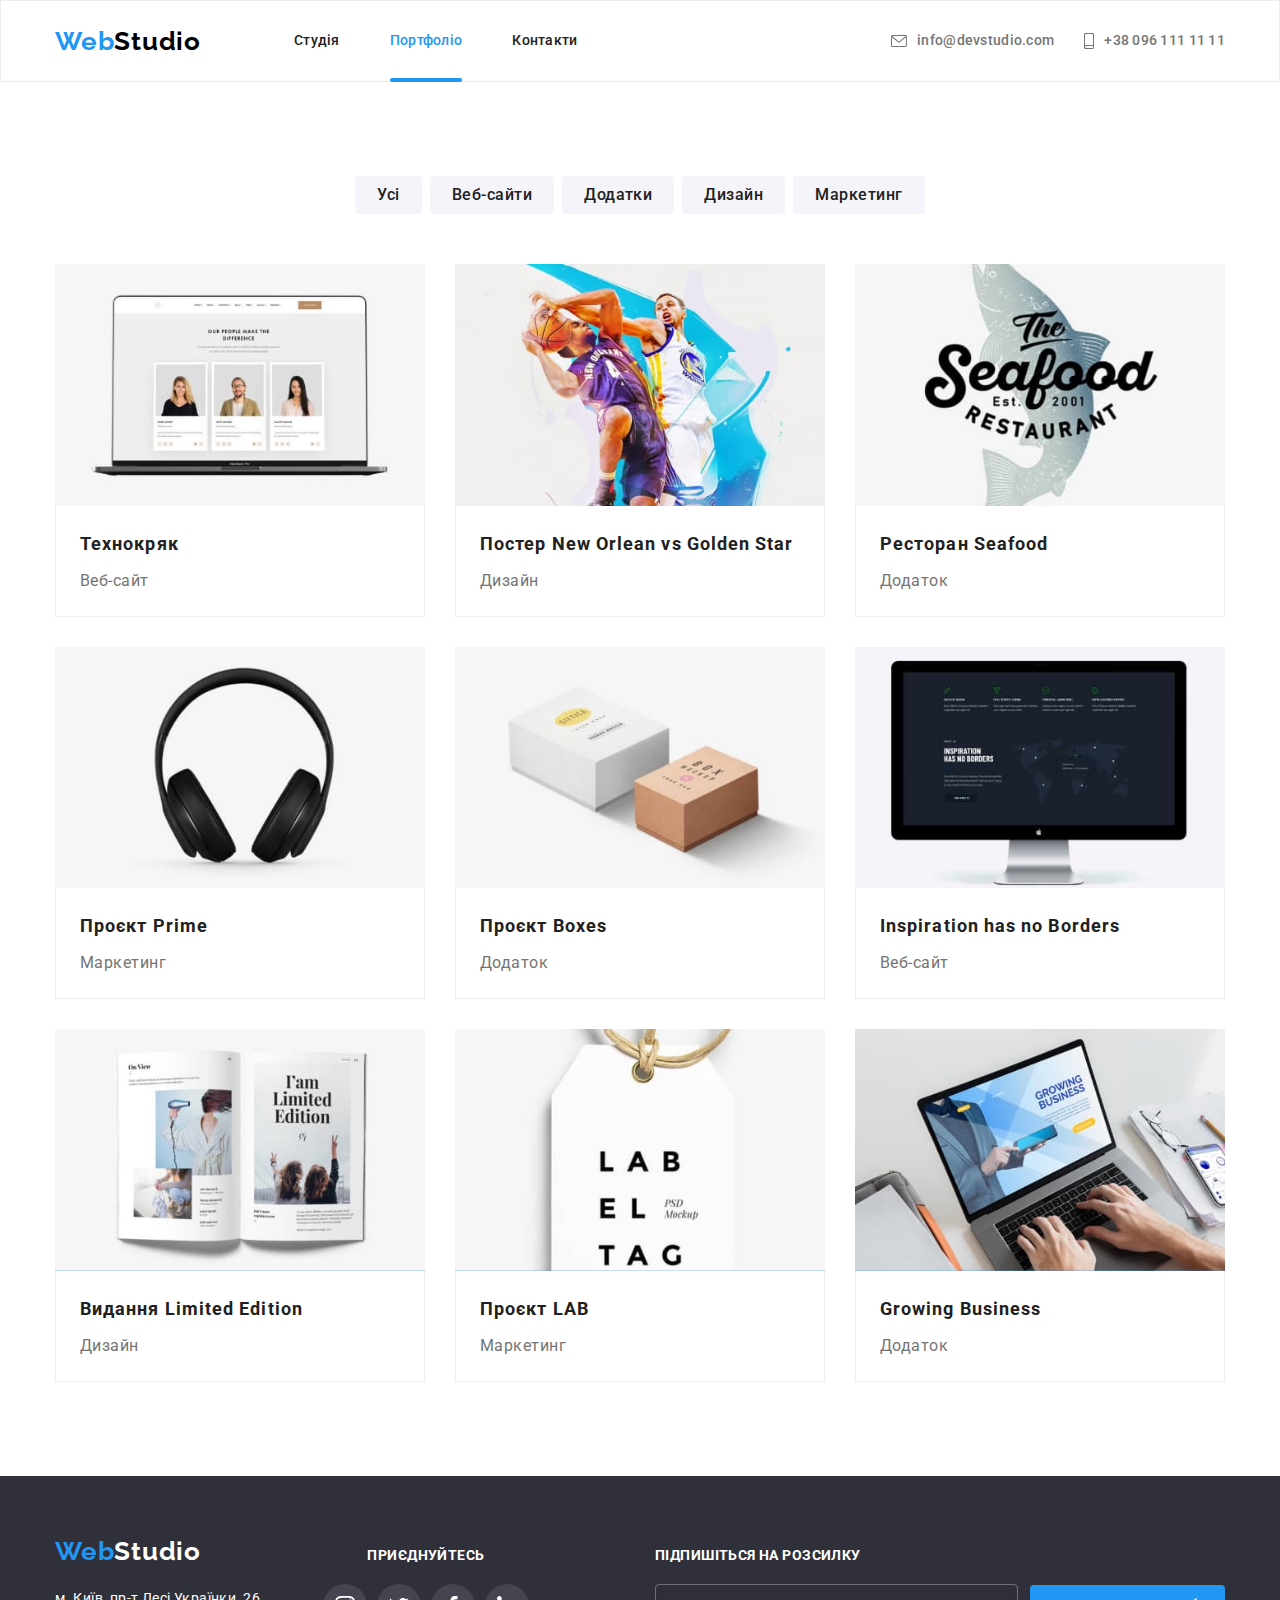
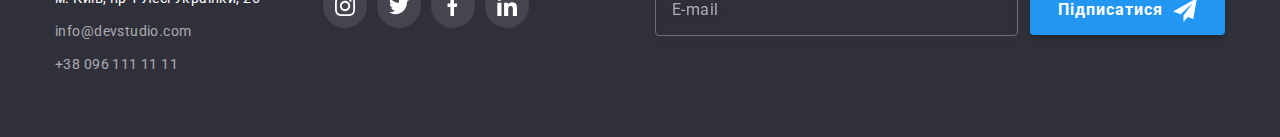
==== commit d8ae972d: "добавляет адаптивные картинки" ====
--- a/portfolio.html
+++ b/portfolio.html
@@ -77,12 +77,15 @@
               <a class="gallery-card__link" href="">
                 <div class="gallery-card__body">
                     <div class="gallery-card__thumb">
-                      <img
-                        src="./images/portfolio-gallery-1.jpg"
-                        alt="ноутбук на якому включений сайт"
-                        width="370"
-                        class="image"
-                      />
+                      <picture>
+                        <source srcset="./images/portfolio-gallery-1-mobile.webp x1, ./images/portfolio-gallery-1-mobile@2x.webp x2" media="(max-width: 767px)" type="image/webp" />
+                        <source srcset="./images/portfolio-gallery-1-mobile.jpg x1, ./images/portfolio-gallery-1-mobile@2x.jpg x2" media="(max-width: 767px)" type="image/jpeg" />
+                        <source srcset="./images/portfolio-gallery-1-tablet.webp x1, ./images/portfolio-gallery-1-tablet@2x.webp x2" media="(max-width: 1199px)" type="image/webp" />
+                        <source srcset="./images/portfolio-gallery-1-tablet.jpg x1, ./images/portfolio-gallery-1-tablet@2x.jpg x2" media="(max-width: 1199px)" type="image/jpeg" />
+                        <source srcset="./images/portfolio-gallery-1-desktop.webp x1, ./images/portfolio-gallery-1-desktop@2x.webp x2" media="(min-width: 1200px)" type="image/webp" />
+                        <source srcset="./images/portfolio-gallery-1-desktop.jpg x1, ./images/portfolio-gallery-1-desktop@2x.jpg x2" media="(min-width: 1200px)" type="image/jpeg" />
+                        <img src="./images/portfolio-gallery-1-mobile.jpg" alt="ноутбук на якому включений сайт" sizes="(min-width: 1200px) 370px, (min-width: 768px) 354px, (min-width: 480px) 450px, 100vw" />
+                      </picture>
                       <p class="gallery-card__overlay">
                         Ресурс пропонує комплексні пропозиції з різним рівнем функціоналу та сервісів. Все це дозволить відвідувачу отримати вичерпні відомості про компанію чи приватну особу.
                       </p>
@@ -98,12 +101,15 @@
               <a class="gallery-card__link" href="">
                 <div class="gallery-card__body">
                     <div class="gallery-card__thumb">
-                      <img
-                        src="./images/portfolio-gallery-2.jpg"
-                        alt="два баскетболіста борються за м'яч"
-                        width="370"
-                        class="image"
-                      />
+                      <picture>
+                <source srcset="./images/portfolio-gallery-2-mobile.webp x1, ./images/portfolio-gallery-2-mobile@2x.webp x2" media="(max-width: 767px)" type="image/webp" />
+                <source srcset="./images/portfolio-gallery-2-mobile.jpg x1, ./images/portfolio-gallery-2-mobile@2x.jpg x2" media="(max-width: 767px)" type="image/jpeg" />
+                <source srcset="./images/portfolio-gallery-2-tablet.webp x1, ./images/portfolio-gallery-2-tablet@2x.webp x2" media="(max-width: 1199px)" type="image/webp" />
+                <source srcset="./images/portfolio-gallery-2-tablet.jpg x1, ./images/portfolio-gallery-2-tablet@2x.jpg x2" media="(max-width: 1199px)" type="image/jpeg" />
+                <source srcset="./images/portfolio-gallery-2-desktop.webp x1, ./images/portfolio-gallery-2-desktop@2x.webp x2" media="(min-width: 1200px)" type="image/webp" />
+                <source srcset="./images/portfolio-gallery-2-desktop.jpg x1, ./images/portfolio-gallery-2-desktop@2x.jpg x2" media="(min-width: 1200px)" type="image/jpeg" />
+                <img src="./images/portfolio-gallery-2-mobile.jpg" alt="два баскетболіста борються за м'яч" sizes="(min-width: 1200px) 370px, (min-width: 768px) 354px, (min-width: 480px) 450px, 100vw" />
+              </picture>
                       <p class="gallery-card__overlay">
                         Ресурс пропонує комплексні пропозиції з різним рівнем функціоналу та сервісів. Все це дозволить відвідувачу отримати вичерпні відомості про компанію чи приватну особу.
                       </p>
@@ -121,12 +127,15 @@
               <a class="gallery-card__link" href="">
                 <div class="gallery-card__body">
                     <div class="gallery-card__thumb">
-                      <img
-                        src="./images/portfolio-gallery-3.jpg"
-                        alt="риба з лого ресторану сі фуд"
-                        width="370"
-                        class="image"
-                      />
+                      <picture>
+                <source srcset="./images/portfolio-gallery-3-mobile.webp x1, ./images/portfolio-gallery-3-mobile@2x.webp x2" media="(max-width: 767px)" type="image/webp" />
+                <source srcset="./images/portfolio-gallery-3-mobile.jpg x1, ./images/portfolio-gallery-3-mobile@2x.jpg x2" media="(max-width: 767px)" type="image/jpeg" />
+                <source srcset="./images/portfolio-gallery-3-tablet.webp x1, ./images/portfolio-gallery-3-tablet@2x.webp x2" media="(max-width: 1199px)" type="image/webp" />
+                <source srcset="./images/portfolio-gallery-3-tablet.jpg x1, ./images/portfolio-gallery-3-tablet@2x.jpg x2" media="(max-width: 1199px)" type="image/jpeg" />
+                <source srcset="./images/portfolio-gallery-3-desktop.webp x1, ./images/portfolio-gallery-3-desktop@2x.webp x2" media="(min-width: 1200px)" type="image/webp" />
+                <source srcset="./images/portfolio-gallery-3-desktop.jpg x1, ./images/portfolio-gallery-3-desktop@2x.jpg x2" media="(min-width: 1200px)" type="image/jpeg" />
+                <img src="./images/portfolio-gallery-3-mobile.jpg" alt="риба з лого ресторану сі фуд" sizes="(min-width: 1200px) 370px, (min-width: 768px) 354px, (min-width: 480px) 450px, 100vw" />
+              </picture>
                       <p class="gallery-card__overlay">
                         Ресурс пропонує комплексні пропозиції з різним рівнем функціоналу та сервісів. Все це дозволить відвідувачу отримати вичерпні відомості про компанію чи приватну особу.
                       </p>
@@ -142,12 +151,15 @@
               <a class="gallery-card__link" href="">
                 <div class="gallery-card__body">
                     <div class="gallery-card__thumb">
-                      <img
-                        src="./images/portfolio-gallery-4.jpg"
-                        alt="чорні навушники"
-                        width="370"
-                        class="image"
-                      />
+                      <picture>
+                <source srcset="./images/portfolio-gallery-4-mobile.webp x1, ./images/portfolio-gallery-4-mobile@2x.webp x2" media="(max-width: 767px)" type="image/webp" />
+                <source srcset="./images/portfolio-gallery-4-mobile.jpg x1, ./images/portfolio-gallery-4-mobile@2x.jpg x2" media="(max-width: 767px)" type="image/jpeg" />
+                <source srcset="./images/portfolio-gallery-4-tablet.webp x1, ./images/portfolio-gallery-4-tablet@2x.webp x2" media="(max-width: 1199px)" type="image/webp" />
+                <source srcset="./images/portfolio-gallery-4-tablet.jpg x1, ./images/portfolio-gallery-4-tablet@2x.jpg x2" media="(max-width: 1199px)" type="image/jpeg" />
+                <source srcset="./images/portfolio-gallery-4-desktop.webp x1, ./images/portfolio-gallery-4-desktop@2x.webp x2" media="(min-width: 1200px)" type="image/webp" />
+                <source srcset="./images/portfolio-gallery-4-desktop.jpg x1, ./images/portfolio-gallery-4-desktop@2x.jpg x2" media="(min-width: 1200px)" type="image/jpeg" />
+                <img src="./images/portfolio-gallery-4-mobile.jpg" alt="чорні навушники" sizes="(min-width: 1200px) 370px, (min-width: 768px) 354px, (min-width: 480px) 450px, 100vw" />
+                      </picture>
                       <p class="gallery-card__overlay">
                         Ресурс пропонує комплексні пропозиції з різним рівнем функціоналу та сервісів. Все це дозволить відвідувачу отримати вичерпні відомості про компанію чи приватну особу.
                       </p>
@@ -163,12 +175,15 @@
               <a class="gallery-card__link" href="">
                 <div class="gallery-card__body">
                     <div class="gallery-card__thumb">
-                      <img
-                        src="./images/portfolio-gallery-5.jpg"
-                        alt="біла та коричнева коробки"
-                        width="370"
-                        class="image"
-                      />
+                      <picture>
+                <source srcset="./images/portfolio-gallery-5-mobile.webp x1, ./images/portfolio-gallery-5-mobile@2x.webp x2" media="(max-width: 767px)" type="image/webp" />
+                <source srcset="./images/portfolio-gallery-5-mobile.jpg x1, ./images/portfolio-gallery-5-mobile@2x.jpg x2" media="(max-width: 767px)" type="image/jpeg" />
+                <source srcset="./images/portfolio-gallery-5-tablet.webp x1, ./images/portfolio-gallery-5-tablet@2x.webp x2" media="(max-width: 1199px)" type="image/webp" />
+                <source srcset="./images/portfolio-gallery-5-tablet.jpg x1, ./images/portfolio-gallery-5-tablet@2x.jpg x2" media="(max-width: 1199px)" type="image/jpeg" />
+                <source srcset="./images/portfolio-gallery-5-desktop.webp x1, ./images/portfolio-gallery-5-desktop@2x.webp x2" media="(min-width: 1200px)" type="image/webp" />
+                <source srcset="./images/portfolio-gallery-5-desktop.jpg x1, ./images/portfolio-gallery-5-desktop@2x.jpg x2" media="(min-width: 1200px)" type="image/jpeg" />
+                <img src="./images/portfolio-gallery-5-mobile.jpg" alt="біла та коричнева коробки" sizes="(min-width: 1200px) 370px, (min-width: 768px) 354px, (min-width: 480px) 450px, 100vw" />
+                      </picture>
                       <p class="gallery-card__overlay">
                         Ресурс пропонує комплексні пропозиції з різним рівнем функціоналу та сервісів. Все це дозволить відвідувачу отримати вичерпні відомості про компанію чи приватну особу.
                       </p>
@@ -184,12 +199,15 @@
               <a class="gallery-card__link" href="">
                 <div class="gallery-card__body">
                   <div class="gallery-card__thumb">
-                    <img
-                      src="./images/portfolio-gallery-6.jpg"
-                      alt="екран комп'ютера з включеним сайтом"
-                      width="370"
-                      class="image"
-                    />
+                    <picture>
+                <source srcset="./images/portfolio-gallery-6-mobile.webp x1, ./images/portfolio-gallery-6-mobile@2x.webp x2" media="(max-width: 767px)" type="image/webp" />
+                <source srcset="./images/portfolio-gallery-6-mobile.jpg x1, ./images/portfolio-gallery-6-mobile@2x.jpg x2" media="(max-width: 767px)" type="image/jpeg" />
+                <source srcset="./images/portfolio-gallery-6-tablet.webp x1, ./images/portfolio-gallery-6-tablet@2x.webp x2" media="(max-width: 1199px)" type="image/webp" />
+                <source srcset="./images/portfolio-gallery-6-tablet.jpg x1, ./images/portfolio-gallery-6-tablet@2x.jpg x2" media="(max-width: 1199px)" type="image/jpeg" />
+                <source srcset="./images/portfolio-gallery-6-desktop.webp x1, ./images/portfolio-gallery-6-desktop@2x.webp x2" media="(min-width: 1200px)" type="image/webp" />
+                <source srcset="./images/portfolio-gallery-6-desktop.jpg x1, ./images/portfolio-gallery-6-desktop@2x.jpg x2" media="(min-width: 1200px)" type="image/jpeg" />
+                <img src="./images/portfolio-gallery-6-mobile.jpg" alt="екран комп'ютера з включеним сайтом" sizes="(min-width: 1200px) 370px, (min-width: 768px) 354px, (min-width: 480px) 450px, 100vw" />
+                      </picture>
                     <p class="gallery-card__overlay">
                       Ресурс пропонує комплексні пропозиції з різним рівнем функціоналу та сервісів. Все це дозволить відвідувачу отримати вичерпні відомості про компанію чи приватну особу.
                     </p>
@@ -205,12 +223,15 @@
               <a class="gallery-card__link" href="">
                 <div class="gallery-card__body">
                   <div class="gallery-card__thumb">
-                    <img
-                      src="./images/portfolio-gallery-7.jpg"
-                      alt="журнал с картинками та заголовком  лімітед едішн"
-                      width="370"
-                      class="image"
-                    />
+                    <picture>
+                <source srcset="./images/portfolio-gallery-7-mobile.webp x1, ./images/portfolio-gallery-7-mobile@2x.webp x2" media="(max-width: 767px)" type="image/webp" />
+                <source srcset="./images/portfolio-gallery-7-mobile.jpg x1, ./images/portfolio-gallery-7-mobile@2x.jpg x2" media="(max-width: 767px)" type="image/jpeg" />
+                <source srcset="./images/portfolio-gallery-7-tablet.webp x1, ./images/portfolio-gallery-7-tablet@2x.webp x2" media="(max-width: 1199px)" type="image/webp" />
+                <source srcset="./images/portfolio-gallery-7-tablet.jpg x1, ./images/portfolio-gallery-7-tablet@2x.jpg x2" media="(max-width: 1199px)" type="image/jpeg" />
+                <source srcset="./images/portfolio-gallery-7-desktop.webp x1, ./images/portfolio-gallery-7-desktop@2x.webp x2" media="(min-width: 1200px)" type="image/webp" />
+                <source srcset="./images/portfolio-gallery-7-desktop.jpg x1, ./images/portfolio-gallery-7-desktop@2x.jpg x2" media="(min-width: 1200px)" type="image/jpeg" />
+                <img src="./images/portfolio-gallery-7-mobile.jpg" alt="журнал з картинками та заголовком  лімітед едішн" sizes="(min-width: 1200px) 370px, (min-width: 768px) 354px, (min-width: 480px) 450px, 100vw" />
+                      </picture>
                     <p class="gallery-card__overlay">
                       Ресурс пропонує комплексні пропозиції з різним рівнем функціоналу та сервісів. Все це дозволить відвідувачу отримати вичерпні відомості про компанію чи приватну особу.
                     </p>
@@ -226,12 +247,15 @@
               <a class="gallery-card__link" href="">
                 <div class="gallery-card__body">
                   <div class="gallery-card__thumb">
-                    <img
-                      src="./images/portfolio-gallery-8.jpg"
-                      alt="біла етикетка з надписом лейбл тег"
-                      width="370"
-                      class="image"
-                    />
+                    <picture>
+                <source srcset="./images/portfolio-gallery-8-mobile.webp x1, ./images/portfolio-gallery-8-mobile@2x.webp x2" media="(max-width: 767px)" type="image/webp" />
+                <source srcset="./images/portfolio-gallery-8-mobile.jpg x1, ./images/portfolio-gallery-8-mobile@2x.jpg x2" media="(max-width: 767px)" type="image/jpeg" />
+                <source srcset="./images/portfolio-gallery-8-tablet.webp x1, ./images/portfolio-gallery-8-tablet@2x.webp x2" media="(max-width: 1199px)" type="image/webp" />
+                <source srcset="./images/portfolio-gallery-8-tablet.jpg x1, ./images/portfolio-gallery-8-tablet@2x.jpg x2" media="(max-width: 1199px)" type="image/jpeg" />
+                <source srcset="./images/portfolio-gallery-8-desktop.webp x1, ./images/portfolio-gallery-8-desktop@2x.webp x2" media="(min-width: 1200px)" type="image/webp" />
+                <source srcset="./images/portfolio-gallery-8-desktop.jpg x1, ./images/portfolio-gallery-8-desktop@2x.jpg x2" media="(min-width: 1200px)" type="image/jpeg" />
+                <img src="./images/portfolio-gallery-8-mobile.jpg" alt="біла етикетка з надписом лейбл тег" sizes="(min-width: 1200px) 370px, (min-width: 768px) 354px, (min-width: 480px) 450px, 100vw" />
+                      </picture>
                     <p class="gallery-card__overlay">
                       Ресурс пропонує комплексні пропозиції з різним рівнем функціоналу та сервісів. Все це дозволить відвідувачу отримати вичерпні відомості про компанію чи приватну особу.
                     </p>
@@ -247,12 +271,15 @@
               <a class="gallery-card__link" href="">
                 <div class="gallery-card__body">
                   <div class="gallery-card__thumb">
-                    <img
-                      src="./images/portfolio-gallery-9.jpg"
-                      alt="людина працює з додатком гроуін  бізнесс на ноутбуці"
-                      width="370"
-                      class="image"
-                    />
+                    <picture>
+                <source srcset="./images/portfolio-gallery-9-mobile.webp x1, ./images/portfolio-gallery-9-mobile@2x.webp x2" media="(max-width: 767px)" type="image/webp" />
+                <source srcset="./images/portfolio-gallery-9-mobile.jpg x1, ./images/portfolio-gallery-9-mobile@2x.jpg x2" media="(max-width: 767px)" type="image/jpeg" />
+                <source srcset="./images/portfolio-gallery-9-tablet.webp x1, ./images/portfolio-gallery-9-tablet@2x.webp x2" media="(max-width: 1199px)" type="image/webp" />
+                <source srcset="./images/portfolio-gallery-9-tablet.jpg x1, ./images/portfolio-gallery-9-tablet@2x.jpg x2" media="(max-width: 1199px)" type="image/jpeg" />
+                <source srcset="./images/portfolio-gallery-9-desktop.webp x1, ./images/portfolio-gallery-9-desktop@2x.webp x2" media="(min-width: 1200px)" type="image/webp" />
+                <source srcset="./images/portfolio-gallery-9-desktop.jpg x1, ./images/portfolio-gallery-9-desktop@2x.jpg x2" media="(min-width: 1200px)" type="image/jpeg" />
+                <img src="./images/portfolio-gallery-9-mobile.jpg" alt="людина працює з додатком гроуін  бізнесс на ноутбуці" sizes="(min-width: 1200px) 370px, (min-width: 768px) 354px, (min-width: 480px) 450px, 100vw" />
+                      </picture>
                     <p class="gallery-card__overlay">
                       Ресурс пропонує комплексні пропозиції з різним рівнем функціоналу та сервісів. Все це дозволить відвідувачу отримати вичерпні відомості про компанію чи приватну особу.
                     </p>
--- a/css/main.min.css
+++ b/css/main.min.css
@@ -1 +1 @@
-/*! modern-normalize v1.1.0 | MIT License | https://github.com/sindresorhus/modern-normalize */*,::before,::after{-webkit-box-sizing:border-box;box-sizing:border-box}html{-moz-tab-size:4;-o-tab-size:4;tab-size:4}html{line-height:1.15;-webkit-text-size-adjust:100%}body{margin:0}body{font-family:system-ui,-apple-system,"Segoe UI",Roboto,Helvetica,Arial,sans-serif,"Apple Color Emoji","Segoe UI Emoji"}hr{height:0;color:inherit}abbr[title]{-webkit-text-decoration:underline dotted;text-decoration:underline dotted}b,strong{font-weight:bolder}code,kbd,samp,pre{font-family:ui-monospace,SFMono-Regular,Consolas,"Liberation Mono",Menlo,monospace;font-size:1em}small{font-size:80%}sub,sup{font-size:75%;line-height:0;position:relative;vertical-align:baseline}sub{bottom:-0.25em}sup{top:-0.5em}table{text-indent:0;border-color:inherit}button,input,optgroup,select,textarea{font-family:inherit;font-size:100%;line-height:1.15;margin:0}button,select{text-transform:none}button,[type=button],[type=reset],[type=submit]{-webkit-appearance:button}::-moz-focus-inner{border-style:none;padding:0}:-moz-focusring{outline:1px dotted ButtonText}:-moz-ui-invalid{box-shadow:none}legend{padding:0}progress{vertical-align:baseline}::-webkit-inner-spin-button,::-webkit-outer-spin-button{height:auto}[type=search]{-webkit-appearance:textfield;outline-offset:-2px}::-webkit-search-decoration{-webkit-appearance:none}::-webkit-file-upload-button{-webkit-appearance:button;font:inherit}summary{display:list-item}.features-card__text{font-family:"Roboto";font-size:14px;line-height:1.71;letter-spacing:.03em;color:#757575}.clients__title,.team__title,.services__title{font-family:"Roboto";font-size:28px;line-height:1.18;text-align:center;letter-spacing:.03em;color:#212121}@media screen and (min-width: 1200px){.clients__title,.team__title,.services__title{font-size:36px;line-height:1.17}}.features-card__title{font-family:"Roboto";font-weight:700;font-size:14px;line-height:1.14;letter-spacing:.03em;text-transform:uppercase;color:#212121}@media screen and (max-width: 768px){.features-card__title{text-align:center}}.services-card__title,.form-send-out__title,.social-medias-subscribe__title{font-family:"Roboto";font-weight:700;font-size:14px;line-height:1.14;letter-spacing:.03em;text-transform:uppercase;color:#fff}.site-navigation__link{font-family:"Roboto";font-weight:500;font-size:40px;line-height:1.18;letter-spacing:.02em;color:#212121}@media screen and (min-width: 768px){.site-navigation__link{font-size:14px;line-height:1.14}}.logo{font-family:"Raleway";font-weight:700;font-size:24px;line-height:1.17;letter-spacing:.03em;color:#000}@media screen and (min-width: 1200px){.logo{font-size:26px;line-height:1.19}}.page-footer__logo{font-family:"Raleway";font-weight:700;font-size:24px;line-height:1.17;letter-spacing:.03em;color:#fff}@media screen and (min-width: 1200px){.page-footer__logo{font-size:26px;line-height:1.19}}@media screen and (max-width: 767px){.page-header-contacts__item:not(:first-child){font-family:"Roboto";font-weight:500;font-size:34px;line-height:1.18;letter-spacing:.02em;color:#2196f3}}.page-header-contacts__item{font-family:"Roboto";font-weight:500;font-size:24px;line-height:1.17;letter-spacing:.02em;color:#757575}@media screen and (min-width: 768px){.page-header-contacts__item{font-size:12px}}@media screen and (min-width: 1200px){.page-header-contacts__item{font-size:14px;line-height:1.14}}.hero__title{font-family:"Roboto";font-weight:900;font-size:26px;line-height:1.62;text-align:center;letter-spacing:.06em;text-transform:uppercase;color:#fff}@media screen and (min-width: 1200px){.hero__title{font-size:44px;line-height:1.36}}.button--primary,.form-send-out__button--primary{font-family:"Roboto";font-weight:700;font-size:16px;line-height:1.88;letter-spacing:.06em;color:#fff}.button--secondary{font-family:"Roboto";font-weight:500;font-size:16px;line-height:1.62;text-align:center;letter-spacing:.03em;color:#212121}.nav-menu__social-media{font-family:"Roboto";font-weight:500;font-size:18px;line-height:1.22;letter-spacing:.02em;color:#2196f3}.team-card__title{font-family:"Roboto";font-weight:500;font-size:16px;line-height:1.19;text-align:center;letter-spacing:.03em;color:#212121}.team-card__position{font-family:"Roboto";font-size:16px;line-height:1.19;text-align:center;letter-spacing:.03em;color:#757575}.address-list__link--address{font-family:"Roboto";font-size:14px;line-height:1.71;letter-spacing:.03em;color:#fff}.address-list__link--contacts{font-family:"Roboto";font-size:14px;line-height:1.71;letter-spacing:.03em;color:rgba(255,255,255,.6)}.form-send-out__input::-webkit-input-placeholder{font-family:"Roboto";font-size:16px;line-height:1.25;letter-spacing:.03em;color:rgba(255,255,255,.6)}.form-send-out__input::-moz-placeholder{font-family:"Roboto";font-size:16px;line-height:1.25;letter-spacing:.03em;color:rgba(255,255,255,.6)}.form-send-out__input:-ms-input-placeholder{font-family:"Roboto";font-size:16px;line-height:1.25;letter-spacing:.03em;color:rgba(255,255,255,.6)}.form-send-out__input::-ms-input-placeholder{font-family:"Roboto";font-size:16px;line-height:1.25;letter-spacing:.03em;color:rgba(255,255,255,.6)}.form-send-out__input::placeholder,.form-send-out__input{font-family:"Roboto";font-size:16px;line-height:1.25;letter-spacing:.03em;color:rgba(255,255,255,.6)}.contact-data-form__title{font-family:"Roboto";font-weight:700;font-size:20px;line-height:1.5;text-align:center;letter-spacing:.03em;color:#212121}@media screen and (min-width: 1200px){.contact-data-form__title{line-height:1.15}}.сontact-data-form__label{font-family:"Roboto";font-size:12px;line-height:1.17;letter-spacing:.01em;color:#757575}.contact-data-form__comment,.сontact-data-form__input{font-family:"Roboto";font-size:12px;line-height:1.17;letter-spacing:.01em;color:#212121}.contact-data-form__comment::-webkit-input-placeholder{font-family:"Roboto";font-size:14px;line-height:1.14;letter-spacing:.01em;color:rgba(117,117,117,.5)}.contact-data-form__comment::-moz-placeholder{font-family:"Roboto";font-size:14px;line-height:1.14;letter-spacing:.01em;color:rgba(117,117,117,.5)}.contact-data-form__comment:-ms-input-placeholder{font-family:"Roboto";font-size:14px;line-height:1.14;letter-spacing:.01em;color:rgba(117,117,117,.5)}.contact-data-form__comment::-ms-input-placeholder{font-family:"Roboto";font-size:14px;line-height:1.14;letter-spacing:.01em;color:rgba(117,117,117,.5)}.contact-data-form__comment::placeholder{font-family:"Roboto";font-size:14px;line-height:1.14;letter-spacing:.01em;color:rgba(117,117,117,.5)}@media screen and (min-width: 1200px){.contact-data-form__comment::-webkit-input-placeholder{font-size:12px}.contact-data-form__comment::-moz-placeholder{font-size:12px}.contact-data-form__comment:-ms-input-placeholder{font-size:12px}.contact-data-form__comment::-ms-input-placeholder{font-size:12px}.contact-data-form__comment::placeholder{font-size:12px}}.сontact-data-form__label--checkbox{font-family:"Roboto";font-size:12px;line-height:1.17;letter-spacing:.03em;color:#757575}.gallery-card__title{font-family:"Roboto";font-size:18px;line-height:2;letter-spacing:.06em;color:#212121}.gallery-card__overlay{font-family:"Roboto";font-size:18px;line-height:1.56;letter-spacing:.03em;color:#fff}.gallery-card__text{font-family:"Roboto";font-size:16px;line-height:1.88;letter-spacing:.03em;color:#757575}.gallery-card__link,.address-list__link,.page-header-contacts__link,.site-navigation__link,.nav-menu__social-media,.page-footer__logo,.logo{text-decoration:none}.services__list,.gallery,.buttons-list,.page-footer__social-medias-list,.address-list,.clients__list,.social-medias,.team-list,.features-list,.page-header-contacts,.site-navigation__list,.nav-menu__social-media-list{list-style:none;margin:0;padding:0}.page-footer__social-medias-link,.modal__modal-close-button,.clients__link,.social-medias__link,.features-card__thumb,.form-send-out__button--primary,.nav-menu__button{display:-webkit-box;display:-ms-flexbox;display:flex;-webkit-box-pack:center;-ms-flex-pack:center;justify-content:center;-webkit-box-align:center;-ms-flex-align:center;align-items:center}.hero{background-position:center;background-repeat:no-repeat}.services__title{text-align:center}.visually-hidden{position:absolute;white-space:nowrap;width:1px;height:1px;overflow:hidden;border:0;padding:0;clip:rect(0 0 0 0);-webkit-clip-path:inset(50%);clip-path:inset(50%);margin:-1px}.back-drop.is-hidden{opacity:0;pointer-events:none;visibility:hidden}.container{min-width:320px;padding-right:15px;padding-left:15px;margin-left:auto;margin-right:auto}@media screen and (min-width: 480px){.container{width:480px}}@media screen and (min-width: 768px){.container{width:768px}}@media screen and (min-width: 1200px){.container{width:1200px}}.section{padding-top:60px;padding-bottom:60px}@media screen and (min-width: 1200px){.section{padding-top:94px;padding-bottom:94px}}img{display:block}.logo{display:inline-block;padding-top:16px;padding-bottom:16px}.logo--accent{color:#2196f3}.page-footer__logo{display:inline-block;margin-bottom:20px}.nav-menu__button{position:absolute;top:10px;right:10px;width:40px;height:40px;border:none;background-color:rgba(0,0,0,0);color:#212121;-webkit-transition:color 250ms cubic-bezier(0.4, 0, 0.2, 1);transition:color 250ms cubic-bezier(0.4, 0, 0.2, 1)}.nav-menu__button:hover,.nav-menu__button:focus{color:#2196f3}.button,.button--secondary,.button--primary,.form-send-out__button--primary{border-radius:4px;text-align:center;border:none;cursor:pointer}.button--primary,.form-send-out__button--primary{padding:10px 24px;-webkit-box-shadow:0px 4px 4px rgba(0,0,0,.15);box-shadow:0px 4px 4px rgba(0,0,0,.15);background-color:#2196f3;-webkit-transition:background-color 250ms cubic-bezier(0.4, 0, 0.2, 1);transition:background-color 250ms cubic-bezier(0.4, 0, 0.2, 1)}.button--primary:hover,.form-send-out__button--primary:hover,.button--primary:focus,.form-send-out__button--primary:focus{background-color:#188ce8}@media screen and (max-width: 1199px){.form-send-out__button--primary{margin-right:auto;margin-left:auto}}@media screen and (min-width: 1200px){.form-send-out__button--primary{vertical-align:middle}}.button--secondary{display:inline-block;background-color:#f5f4fa;padding:6px 22px;-webkit-transition:color 250ms cubic-bezier(0.4, 0, 0.2, 1),background-color 250ms cubic-bezier(0.4, 0, 0.2, 1),-webkit-box-shadow 250ms cubic-bezier(0.4, 0, 0.2, 1);transition:color 250ms cubic-bezier(0.4, 0, 0.2, 1),background-color 250ms cubic-bezier(0.4, 0, 0.2, 1),-webkit-box-shadow 250ms cubic-bezier(0.4, 0, 0.2, 1);transition:color 250ms cubic-bezier(0.4, 0, 0.2, 1),background-color 250ms cubic-bezier(0.4, 0, 0.2, 1),box-shadow 250ms cubic-bezier(0.4, 0, 0.2, 1);transition:color 250ms cubic-bezier(0.4, 0, 0.2, 1),background-color 250ms cubic-bezier(0.4, 0, 0.2, 1),box-shadow 250ms cubic-bezier(0.4, 0, 0.2, 1),-webkit-box-shadow 250ms cubic-bezier(0.4, 0, 0.2, 1)}.button--secondary:hover,.button--secondary:focus{background-color:#2196f3;color:#fff;-webkit-box-shadow:0px 3px 1px rgba(0,0,0,.1),0px 1px 2px rgba(0,0,0,.08),0px 2px 2px rgba(0,0,0,.12);box-shadow:0px 3px 1px rgba(0,0,0,.1),0px 1px 2px rgba(0,0,0,.08),0px 2px 2px rgba(0,0,0,.12)}.page-header{border:1px solid #ececec}@media screen and (max-width: 767px){.page-header__container{position:relative;overflow:hidden}}@media screen and (max-width: 767px){.nav-menu{position:fixed;top:0;left:0;width:100vw;height:100vh;-webkit-transform:translateX(100%);transform:translateX(100%);z-index:999;display:-webkit-box;display:-ms-flexbox;display:flex;-webkit-box-orient:vertical;-webkit-box-direction:normal;-ms-flex-direction:column;flex-direction:column;-ms-flex-line-pack:justify;align-content:space-between;padding:48px 40px;background-color:#fff;-webkit-transition:-webkit-transform 250ms cubic-bezier(0.4, 0, 0.2, 1);transition:-webkit-transform 250ms cubic-bezier(0.4, 0, 0.2, 1);transition:transform 250ms cubic-bezier(0.4, 0, 0.2, 1);transition:transform 250ms cubic-bezier(0.4, 0, 0.2, 1), -webkit-transform 250ms cubic-bezier(0.4, 0, 0.2, 1)}}@media screen and (max-width: 767px){.nav-menu.is-open{-webkit-transform:translateX(0);transform:translateX(0)}}.nav-menu__social-media-list{display:-webkit-box;display:-ms-flexbox;display:flex;-ms-flex-wrap:wrap;flex-wrap:wrap;gap:10px;margin-top:64px}.nav-menu__social-media-item:nth-child(-n+3) .nav-menu__social-media::after{content:"";display:inline-block;width:1px;height:22px;background-color:rgba(33,33,33,.2);vertical-align:middle;margin-left:10px}.page-header__close-icon{fill:currentColor}@media screen and (max-width: 767px){.site-navigation__item:not(:first-child){margin-top:32px}}.site-navigation__link{-webkit-transition:color 250ms cubic-bezier(0.4, 0, 0.2, 1);transition:color 250ms cubic-bezier(0.4, 0, 0.2, 1)}.site-navigation__link:hover,.site-navigation__link:focus{color:#2196f3}@media screen and (max-width: 767px){.page-header-contacts{display:-webkit-box;display:-ms-flexbox;display:flex;-webkit-box-orient:vertical;-webkit-box-direction:reverse;-ms-flex-direction:column-reverse;flex-direction:column-reverse}}@media screen and (max-width: 767px){.page-header-contacts__item:not(:first-child){margin-bottom:32px}}.page-header-contacts__link{color:inherit}@media screen and (max-width: 767px){.page-header-contacts__icon-mail{display:none}}@media screen and (max-width: 767px){.page-header-contacts__icon-phone{display:none}}.hero{background-color:#2f303a;text-align:center;padding-top:118px;padding-bottom:118px}.hero__title{margin-top:0;margin-bottom:30px}@media screen and (max-width: 767px){.features-card:not(:last-child){margin-bottom:30px}}.features-card__thumb{width:100%;height:120px;background-color:#f5f4fa;margin-bottom:30px}.features-card__title{margin-top:0;margin-bottom:10px}.features-card__text{margin:0}@media screen and (max-width: 1200px){.services{display:none}}.team{background-color:#f5f4fa}.team__title{margin-top:0;margin-bottom:30px}.team-card{-webkit-box-shadow:0px 1px 3px rgba(0,0,0,.12),0px 1px 1px rgba(0,0,0,.14),0px 2px 1px rgba(0,0,0,.2);box-shadow:0px 1px 3px rgba(0,0,0,.12),0px 1px 1px rgba(0,0,0,.14),0px 2px 1px rgba(0,0,0,.2);border-radius:0px 0px 4px 4px;width:100%;background-color:#fff}@media screen and (max-width: 767px){.team-card:not(:last-child){margin-bottom:30px}}.team-card__footer{padding-top:30px;padding-bottom:24px}.team-card__title{margin-top:0;margin-bottom:10px}.team-card__position{margin-top:0;margin-bottom:16px}.social-medias{display:-webkit-box;display:-ms-flexbox;display:flex;-webkit-box-pack:center;-ms-flex-pack:center;justify-content:center}.social-medias__item:not(:last-child){margin-right:10px}.social-medias__link{width:44px;height:44px;color:#afb1b8;border-radius:50%;-webkit-transition:color 250ms cubic-bezier(0.4, 0, 0.2, 1),background-color 250ms cubic-bezier(0.4, 0, 0.2, 1);transition:color 250ms cubic-bezier(0.4, 0, 0.2, 1),background-color 250ms cubic-bezier(0.4, 0, 0.2, 1)}.social-medias__link:hover,.social-medias__link:focus{color:#fff;background-color:#2196f3}.social-medias__icon{fill:currentColor}.clients__title{margin-top:0;margin-bottom:30px}.clients__list{display:-webkit-box;display:-ms-flexbox;display:flex;-ms-flex-wrap:wrap;flex-wrap:wrap}.clients__item{width:calc((100% - 30px)/2)}@media screen and (max-width: 767px){.clients__item:nth-child(2n+1){margin-right:30px}}@media screen and (max-width: 767px){.clients__item:nth-child(-n+4){margin-bottom:30px}}.clients__link{width:100%;height:92px;color:#afb1b8;border:1px solid #afb1b8;border-radius:4px;-webkit-transition:color 250ms cubic-bezier(0.4, 0, 0.2, 1),border-color 250ms cubic-bezier(0.4, 0, 0.2, 1);transition:color 250ms cubic-bezier(0.4, 0, 0.2, 1),border-color 250ms cubic-bezier(0.4, 0, 0.2, 1)}.clients__link:hover,.clients__link:focus{color:#2196f3;border-color:#2196f3}.clients__icon{fill:currentColor}.back-drop{position:fixed;top:0;right:0;width:100%;height:100%;background-color:rgba(0,0,0,.2);opacity:1;visibility:visible;-webkit-transition:opacity 250ms cubic-bezier(0.4, 0, 0.2, 1),visibility cubic-bezier(0.4, 0, 0.2, 1) 250ms;transition:opacity 250ms cubic-bezier(0.4, 0, 0.2, 1),visibility cubic-bezier(0.4, 0, 0.2, 1) 250ms}.modal{position:absolute;top:50%;right:50%;width:calc(100% - 30px);min-height:609px;-webkit-transform:translate(50%, -50%) scale(1);transform:translate(50%, -50%) scale(1);background-color:#fff;-webkit-box-shadow:0px 1px 3px rgba(0,0,0,.12),0px 1px 1px rgba(0,0,0,.14),0px 2px 1px rgba(0,0,0,.2);box-shadow:0px 1px 3px rgba(0,0,0,.12),0px 1px 1px rgba(0,0,0,.14),0px 2px 1px rgba(0,0,0,.2);border-radius:4px;padding:40px;-webkit-transition:-webkit-transform 250ms cubic-bezier(0.4, 0, 0.2, 1);transition:-webkit-transform 250ms cubic-bezier(0.4, 0, 0.2, 1);transition:transform 250ms cubic-bezier(0.4, 0, 0.2, 1);transition:transform 250ms cubic-bezier(0.4, 0, 0.2, 1), -webkit-transform 250ms cubic-bezier(0.4, 0, 0.2, 1)}.modal__modal-close-button{position:absolute;top:8px;right:8px;border-radius:50%;background-color:#fff;border:1px solid rgba(0,0,0,.1);width:30px;height:30px;cursor:pointer;color:#000;-webkit-transition:color 250ms cubic-bezier(0.4, 0, 0.2, 1);transition:color 250ms cubic-bezier(0.4, 0, 0.2, 1)}.modal__modal-close-button:hover,.modal__modal-close-button:focus{color:#2196f3}.modal__close-icon{fill:currentColor}.contact-data-form__title{margin-top:0;margin-bottom:12px}.сontact-data-form__label{position:relative;display:block}.сontact-data-form__label:not(:first-child){margin-top:10px}.сontact-data-form__input{width:100%;padding:12px 16px 12px 42px;margin-top:4px;border:1px solid rgba(33,33,33,.2);border-radius:4px;-webkit-transition:border-color 250ms cubic-bezier(0.4, 0, 0.2, 1);transition:border-color 250ms cubic-bezier(0.4, 0, 0.2, 1)}.сontact-data-form__input:focus{border-color:#2196f3}.contact-data-form__icon{position:absolute;bottom:11px;left:12px;fill:#212121;-webkit-transition:fill 250ms cubic-bezier(0.4, 0, 0.2, 1);transition:fill 250ms cubic-bezier(0.4, 0, 0.2, 1)}.сontact-data-form__label:focus-within .contact-data-form__icon{fill:#2196f3}.contact-data-form__comment{width:100%;padding:12px 16px 12px 16px;margin-top:4px;border:1px solid rgba(33,33,33,.2);border-radius:4px;-webkit-transition:border-color 250ms cubic-bezier(0.4, 0, 0.2, 1);transition:border-color 250ms cubic-bezier(0.4, 0, 0.2, 1);resize:none}.contact-data-form__comment:focus{border-color:#2196f3}.сontact-data-form__label--checkbox{text-align:center;display:block;margin-top:20px}.checkbox-group{position:relative;display:inline-block;margin-right:7px;width:16px;height:15px;vertical-align:bottom}.checkbox-group__checkbox-icon{position:absolute;top:0;left:0;fill:#212121}.checkbox-group__checked-icon{position:absolute;top:0;left:0;fill:rgba(0,0,0,0)}.сontact-data-form__terms-checkbox:checked+.checkbox-group>.checkbox-group__checkbox-icon{fill:rgba(0,0,0,0)}.сontact-data-form__terms-checkbox:checked+.checkbox-group>.checkbox-group__checked-icon{fill:#2196f3}.сontact-data-form__link{color:#2196f3}.contact-data-form__button{display:block;margin-left:auto;margin-right:auto;margin-top:30px}.page-footer{background-color:#2f303a;padding-top:60px;padding-bottom:60px}@media screen and (max-width: 767px){.page-footer{text-align:center}}@media screen and (max-width: 1199px){.logo-address{margin-bottom:60px}}.address-list__item:not(:last-child){margin-bottom:8px}.address-list__link{font-style:normal;-webkit-transition:color 250ms cubic-bezier(0.4, 0, 0.2, 1);transition:color 250ms cubic-bezier(0.4, 0, 0.2, 1)}.address-list__link:hover,.address-list__link:focus{color:#2196f3}@media screen and (max-width: 767px){.social-medias-subscribe{margin-bottom:60px}}.social-medias-subscribe__title{margin-top:0;margin-bottom:20px}.page-footer__social-medias-list{display:-webkit-box;display:-ms-flexbox;display:flex;-webkit-box-pack:center;-ms-flex-pack:center;justify-content:center}.page-footer__social-medias-item:not(:last-child){margin-right:10px}.page-footer__social-medias-link{width:44px;height:44px;border-radius:50%;background-color:rgba(255,255,255,.1);color:#fff;-webkit-transition:background-color 250ms cubic-bezier(0.4, 0, 0.2, 1);transition:background-color 250ms cubic-bezier(0.4, 0, 0.2, 1)}.page-footer__social-medias-link:hover,.page-footer__social-medias-link:focus{background-color:#2196f3}.page-footer__social-medias-icon{fill:currentColor}.form-send-out{width:100%}.form-send-out__title{margin-top:0;margin-bottom:20px}@media screen and (max-width: 1199px){.form-send-out__label{display:block}}.form-send-out__input{padding:15px 16px;width:100%;border:1px solid rgba(255,255,255,.3);border-radius:4px;-webkit-filter:drop-shadow(0px 4px 4px rgba(0, 0, 0, 0.15));filter:drop-shadow(0px 4px 4px rgba(0, 0, 0, 0.15));background-color:rgba(0,0,0,0)}@media screen and (max-width: 1199px){.form-send-out__input{margin-bottom:20px}}@media screen and (max-width: 1199px){.form-send-out__icon{margin-left:12px}}.buttons-list{display:-webkit-box;display:-ms-flexbox;display:flex}@media screen and (max-width: 767px){.buttons-list{-ms-flex-wrap:wrap;flex-wrap:wrap;max-width:340px;margin-bottom:40px}}.buttons-list__item:not(:last-child){margin-right:8px}@media screen and (max-width: 767px){.buttons-list__item:nth-child(-n+3){margin-bottom:15px}}.gallery-card{width:100%}@media screen and (max-width: 767px){.gallery-card:not(:last-child){margin-bottom:30px}}.gallery-card__body{-webkit-transition:-webkit-box-shadow 250ms cubic-bezier(0.4, 0, 0.2, 1);transition:-webkit-box-shadow 250ms cubic-bezier(0.4, 0, 0.2, 1);transition:box-shadow 250ms cubic-bezier(0.4, 0, 0.2, 1);transition:box-shadow 250ms cubic-bezier(0.4, 0, 0.2, 1), -webkit-box-shadow 250ms cubic-bezier(0.4, 0, 0.2, 1)}.gallery-card__link:hover .gallery-card__body,.gallery-card__link:focus .gallery-card__body{-webkit-box-shadow:0px 1px 1px rgba(0,0,0,.12),0px 4px 4px rgba(0,0,0,.06),1px 4px 6px rgba(0,0,0,.16);box-shadow:0px 1px 1px rgba(0,0,0,.12),0px 4px 4px rgba(0,0,0,.06),1px 4px 6px rgba(0,0,0,.16)}.gallery-card__thumb{position:relative;overflow:hidden}.gallery-card__overlay{position:absolute;top:0;left:0;width:100%;height:100%;background-color:rgba(33,150,243,.9);padding:77px 24px;margin:0;-webkit-transform:translateY(100%);transform:translateY(100%);-webkit-transition:-webkit-transform 250ms cubic-bezier(0.4, 0, 0.2, 1);transition:-webkit-transform 250ms cubic-bezier(0.4, 0, 0.2, 1);transition:transform 250ms cubic-bezier(0.4, 0, 0.2, 1);transition:transform 250ms cubic-bezier(0.4, 0, 0.2, 1), -webkit-transform 250ms cubic-bezier(0.4, 0, 0.2, 1)}.gallery-card__link:hover .gallery-card__overlay,.gallery-card__link:focus .gallery-card__overlay{-webkit-transform:translateY(0);transform:translateY(0)}.gallery-card__footer{padding:20px 24px;border-right:1px solid #eee;border-bottom:1px solid #eee;border-left:1px solid #eee}.gallery-card__title{margin-top:0;margin-bottom:4px}.gallery-card__text{margin:0}@media screen and (min-width: 768px){.nav-menu__button{display:none}}@media screen and (min-width: 768px){.page-header__container{display:-webkit-box;display:-ms-flexbox;display:flex;-webkit-box-align:center;-ms-flex-align:center;align-items:center}}@media screen and (min-width: 768px){.nav-menu{display:-webkit-box;display:-ms-flexbox;display:flex;-webkit-box-align:center;-ms-flex-align:center;align-items:center;-webkit-box-flex:1;-ms-flex-positive:1;flex-grow:1;-webkit-box-pack:justify;-ms-flex-pack:justify;justify-content:space-between}}@media screen and (min-width: 768px){.nav-menu__social-media-list{display:none}}@media screen and (min-width: 768px){.site-navigation{margin-left:87px}}@media screen and (min-width: 768px){.site-navigation__list{display:-webkit-box;display:-ms-flexbox;display:flex}}@media screen and (min-width: 768px){.site-navigation__item:not(:first-child){margin-left:50px}}@media screen and (min-width: 768px){.site-navigation__link{display:inline-block;padding-top:32px;padding-bottom:32px}}@media screen and (min-width: 768px){.site-navigation__link--current{position:relative;color:#2196f3}}@media screen and (min-width: 768px){.site-navigation__link--current::after{content:"";position:absolute;bottom:-1px;left:0;height:4px;width:100%;background-color:#2196f3;border-radius:2px}}@media screen and (min-width: 768px)and (max-width: 1199px){.page-header-contacts__item:not(:first-child){margin-top:10px}}@media screen and (min-width: 768px){.page-header-contacts__link{-webkit-transition:color 250ms cubic-bezier(0.4, 0, 0.2, 1);transition:color 250ms cubic-bezier(0.4, 0, 0.2, 1)}.page-header-contacts__link:hover,.page-header-contacts__link:focus{color:#2196f3}}.page-header-contacts__icon-mail{fill:currentColor;vertical-align:middle;margin-right:8px}.page-header-contacts__icon-phone{fill:currentColor;vertical-align:bottom;margin-right:8px}@media screen and (min-width: 768px){.container--hero{padding-right:189px;padding-left:189px}}@media screen and (min-width: 768px){.features-list{display:-webkit-box;display:-ms-flexbox;display:flex;-ms-flex-wrap:wrap;flex-wrap:wrap}}@media screen and (min-width: 768px){.features-card{width:calc((100% - 30px)/2)}}@media screen and (min-width: 768px)and (max-width: 1199px){.features-card:nth-child(-n+2){margin-bottom:30px}}@media screen and (min-width: 768px)and (max-width: 1199px){.features-card:nth-child(2n+1){margin-right:30px}}@media screen and (min-width: 768px){.team-list{display:-webkit-box;display:-ms-flexbox;display:flex}}@media screen and (min-width: 768px)and (max-width: 1199px){.team-list{-ms-flex-wrap:wrap;flex-wrap:wrap}}@media screen and (min-width: 768px){.team-card{width:calc((100% - 30px)/2)}}@media screen and (min-width: 768px)and (max-width: 1199px){.team-card:nth-child(-n+2){margin-bottom:30px}}@media screen and (min-width: 768px)and (max-width: 1199px){.team-card:nth-child(2n+1){margin-right:30px}}@media screen and (min-width: 768px){.clients__item{width:calc((100% - 60px)/3)}}@media screen and (min-width: 768px)and (max-width: 1199px){.clients__item:not(:nth-child(3n+3)){margin-right:30px}}@media screen and (min-width: 768px)and (max-width: 1199px){.clients__item:nth-child(-n+3){margin-bottom:30px}}@media screen and (min-width: 768px){.modal{width:450px}}@media screen and (min-width: 768px){.page-footer__container{display:-webkit-box;display:-ms-flexbox;display:flex}}@media screen and (min-width: 768px)and (max-width: 1199px){.page-footer__container{-ms-flex-wrap:wrap;flex-wrap:wrap;-webkit-box-pack:center;-ms-flex-pack:center;justify-content:center}}@media screen and (max-width: 1199px){.logo-address{text-align:center}}@media screen and (min-width: 768px)and (max-width: 1199px){.social-medias-subscribe{margin-left:165px}}.social-medias-subscribe__title{text-align:center}@media screen and (min-width: 768px)and (max-width: 1199px){.form-send-out{width:450px;text-align:center}}@media screen and (min-width: 768px){.buttons-list{-webkit-box-pack:center;-ms-flex-pack:center;justify-content:center;margin-bottom:30px}}@media screen and (min-width: 768px){.gallery{display:-webkit-box;display:-ms-flexbox;display:flex;-ms-flex-wrap:wrap;flex-wrap:wrap}}@media screen and (min-width: 768px){.gallery-card{width:calc((100% - 30px)/2)}}@media screen and (min-width: 768px)and (max-width: 1199px){.gallery-card:nth-child(2n){margin-left:30px}}@media screen and (min-width: 768px)and (max-width: 1199px){.gallery-card:not(:nth-child(n+8)){margin-bottom:30px}}@media screen and (min-width: 768px){.gallery-card__overlay{padding:47px 24px}}@media screen and (min-width: 1200px){.button--primary,.form-send-out__button--primary{padding:10px 28px}}@media screen and (min-width: 1200px){.site-navigation{margin-left:93px}}@media screen and (min-width: 1200px){.page-header-contacts{display:-webkit-box;display:-ms-flexbox;display:flex}}@media screen and (min-width: 1200px){.page-header-contacts__item:not(:first-child){margin-left:30px}}@media screen and (min-width: 768px)and (max-width: 1199px){.page-header-contacts__item:not(:first-child){margin-top:10px}}@media screen and (min-width: 1200px){.page-header-contacts__icon-mail{margin-right:10px}}@media screen and (min-width: 1200px){.page-header-contacts__icon-phone{margin-right:10px}}@media screen and (min-width: 1200px){.hero{padding-top:200px;padding-bottom:200px}}@media screen and (min-width: 1200px){.container--hero{padding-right:237px;padding-left:237px}}@media screen and (min-width: 1200px){.features-list{-ms-flex-wrap:nowrap;flex-wrap:nowrap}}@media screen and (min-width: 1200px){.features-card{width:calc((100% - 90px)/4)}}@media screen and (min-width: 1200px){.features-card:not(:last-child){margin-right:30px}}.services{padding-top:0}.services__title{margin-top:0;margin-bottom:50px}.services__list{display:-webkit-box;display:-ms-flexbox;display:flex;-webkit-box-pack:justify;-ms-flex-pack:justify;justify-content:space-between}.services-card{position:relative}.services-card__title{position:absolute;bottom:0;left:0;width:100%;text-align:center;margin:0;padding-top:27px;padding-bottom:27px;background-color:rgba(47,48,58,.8)}@media screen and (min-width: 1200px){.team-card{width:calc((100% - 90px)/4)}}@media screen and (min-width: 1200px){.team-card:not(:last-child){margin-right:30px}}@media screen and (min-width: 1200px){.team-card__footer{padding-bottom:30px}}@media screen and (min-width: 1200px){.clients__list{-ms-flex-wrap:nowrap;flex-wrap:nowrap}}@media screen and (min-width: 1200px){.clients__item{width:calc((100% - 150px)/6)}}@media screen and (min-width: 1200px){.clients__item:not(:last-child){margin-right:30px}}@media screen and (min-width: 768px){.modal{width:528px;min-height:581px}}@media screen and (min-width: 1200px){.page-footer__container{-webkit-box-pack:justify;-ms-flex-pack:justify;justify-content:space-between;-webkit-box-align:baseline;-ms-flex-align:baseline;align-items:baseline}}@media screen and (min-width: 1200px){.address-list__item:not(:last-child){margin-bottom:9px}}@media screen and (min-width: 1200px){.form-send-out{width:570px}}@media screen and (min-width: 1200px){.form-send-out__input-button-group{display:-webkit-box;display:-ms-flexbox;display:flex;-webkit-box-align:center;-ms-flex-align:center;align-items:center;-webkit-box-pack:justify;-ms-flex-pack:justify;justify-content:space-between}}@media screen and (min-width: 1200px){.form-send-out__label{-webkit-box-flex:1;-ms-flex-positive:1;flex-grow:1;margin-right:12px}}@media screen and (min-width: 1200px){.form-send-out__input{width:100%}}@media screen and (min-width: 1200px){.form-send-out__icon{margin-left:10px}}@media screen and (min-width: 1200px){.buttons-list{margin-bottom:50px}}@media screen and (min-width: 1200px){.gallery-card{width:calc((100% - 60px)/3)}}@media screen and (min-width: 1200px){.gallery-card:not(:nth-child(3n)){margin-right:30px}}@media screen and (min-width: 1200px){.gallery-card:not(:nth-child(n+7)){margin-bottom:30px}}@media screen and (min-width: 1200px){.gallery-card__overlay{padding:63px 24px}}/*# sourceMappingURL=main.min.css.map */+/*! modern-normalize v1.1.0 | MIT License | https://github.com/sindresorhus/modern-normalize */*,::before,::after{-webkit-box-sizing:border-box;box-sizing:border-box}html{-moz-tab-size:4;-o-tab-size:4;tab-size:4}html{line-height:1.15;-webkit-text-size-adjust:100%}body{margin:0}body{font-family:system-ui,-apple-system,"Segoe UI",Roboto,Helvetica,Arial,sans-serif,"Apple Color Emoji","Segoe UI Emoji"}hr{height:0;color:inherit}abbr[title]{-webkit-text-decoration:underline dotted;text-decoration:underline dotted}b,strong{font-weight:bolder}code,kbd,samp,pre{font-family:ui-monospace,SFMono-Regular,Consolas,"Liberation Mono",Menlo,monospace;font-size:1em}small{font-size:80%}sub,sup{font-size:75%;line-height:0;position:relative;vertical-align:baseline}sub{bottom:-0.25em}sup{top:-0.5em}table{text-indent:0;border-color:inherit}button,input,optgroup,select,textarea{font-family:inherit;font-size:100%;line-height:1.15;margin:0}button,select{text-transform:none}button,[type=button],[type=reset],[type=submit]{-webkit-appearance:button}::-moz-focus-inner{border-style:none;padding:0}:-moz-focusring{outline:1px dotted ButtonText}:-moz-ui-invalid{box-shadow:none}legend{padding:0}progress{vertical-align:baseline}::-webkit-inner-spin-button,::-webkit-outer-spin-button{height:auto}[type=search]{-webkit-appearance:textfield;outline-offset:-2px}::-webkit-search-decoration{-webkit-appearance:none}::-webkit-file-upload-button{-webkit-appearance:button;font:inherit}summary{display:list-item}.features-card__text{font-family:"Roboto";font-size:14px;line-height:1.71;letter-spacing:.03em;color:#757575}.clients__title,.team__title,.services__title{font-family:"Roboto";font-size:28px;line-height:1.18;text-align:center;letter-spacing:.03em;color:#212121}@media screen and (min-width: 1200px){.clients__title,.team__title,.services__title{font-size:36px;line-height:1.17}}.features-card__title{font-family:"Roboto";font-weight:700;font-size:14px;line-height:1.14;letter-spacing:.03em;text-transform:uppercase;color:#212121}@media screen and (max-width: 768px){.features-card__title{text-align:center}}.services-card__title,.form-send-out__title,.social-medias-subscribe__title{font-family:"Roboto";font-weight:700;font-size:14px;line-height:1.14;letter-spacing:.03em;text-transform:uppercase;color:#fff}.site-navigation__link{font-family:"Roboto";font-weight:500;font-size:40px;line-height:1.18;letter-spacing:.02em;color:#212121}@media screen and (min-width: 768px){.site-navigation__link{font-size:14px;line-height:1.14}}.logo{font-family:"Raleway";font-weight:700;font-size:24px;line-height:1.17;letter-spacing:.03em;color:#000}@media screen and (min-width: 1200px){.logo{font-size:26px;line-height:1.19}}.page-footer__logo{font-family:"Raleway";font-weight:700;font-size:24px;line-height:1.17;letter-spacing:.03em;color:#fff}@media screen and (min-width: 1200px){.page-footer__logo{font-size:26px;line-height:1.19}}@media screen and (max-width: 767px){.page-header-contacts__item:not(:first-child){font-family:"Roboto";font-weight:500;font-size:34px;line-height:1.18;letter-spacing:.02em;color:#2196f3}}.page-header-contacts__item{font-family:"Roboto";font-weight:500;font-size:24px;line-height:1.17;letter-spacing:.02em;color:#757575}@media screen and (min-width: 768px){.page-header-contacts__item{font-size:12px}}@media screen and (min-width: 1200px){.page-header-contacts__item{font-size:14px;line-height:1.14}}.hero__title{font-family:"Roboto";font-weight:900;font-size:26px;line-height:1.62;text-align:center;letter-spacing:.06em;text-transform:uppercase;color:#fff}@media screen and (min-width: 1200px){.hero__title{font-size:44px;line-height:1.36}}.button--primary,.form-send-out__button--primary{font-family:"Roboto";font-weight:700;font-size:16px;line-height:1.88;letter-spacing:.06em;color:#fff}.button--secondary{font-family:"Roboto";font-weight:500;font-size:16px;line-height:1.62;text-align:center;letter-spacing:.03em;color:#212121}.nav-menu__social-media{font-family:"Roboto";font-weight:500;font-size:18px;line-height:1.22;letter-spacing:.02em;color:#2196f3}.team-card__title{font-family:"Roboto";font-weight:500;font-size:16px;line-height:1.19;text-align:center;letter-spacing:.03em;color:#212121}.team-card__position{font-family:"Roboto";font-size:16px;line-height:1.19;text-align:center;letter-spacing:.03em;color:#757575}.address-list__link--address{font-family:"Roboto";font-size:14px;line-height:1.71;letter-spacing:.03em;color:#fff}.address-list__link--contacts{font-family:"Roboto";font-size:14px;line-height:1.71;letter-spacing:.03em;color:rgba(255,255,255,.6)}.form-send-out__input::-webkit-input-placeholder{font-family:"Roboto";font-size:16px;line-height:1.25;letter-spacing:.03em;color:rgba(255,255,255,.6)}.form-send-out__input::-moz-placeholder{font-family:"Roboto";font-size:16px;line-height:1.25;letter-spacing:.03em;color:rgba(255,255,255,.6)}.form-send-out__input:-ms-input-placeholder{font-family:"Roboto";font-size:16px;line-height:1.25;letter-spacing:.03em;color:rgba(255,255,255,.6)}.form-send-out__input::-ms-input-placeholder{font-family:"Roboto";font-size:16px;line-height:1.25;letter-spacing:.03em;color:rgba(255,255,255,.6)}.form-send-out__input::placeholder,.form-send-out__input{font-family:"Roboto";font-size:16px;line-height:1.25;letter-spacing:.03em;color:rgba(255,255,255,.6)}.contact-data-form__title{font-family:"Roboto";font-weight:700;font-size:20px;line-height:1.5;text-align:center;letter-spacing:.03em;color:#212121}@media screen and (min-width: 1200px){.contact-data-form__title{line-height:1.15}}.сontact-data-form__label{font-family:"Roboto";font-size:12px;line-height:1.17;letter-spacing:.01em;color:#757575}.contact-data-form__comment,.сontact-data-form__input{font-family:"Roboto";font-size:12px;line-height:1.17;letter-spacing:.01em;color:#212121}.contact-data-form__comment::-webkit-input-placeholder{font-family:"Roboto";font-size:14px;line-height:1.14;letter-spacing:.01em;color:rgba(117,117,117,.5)}.contact-data-form__comment::-moz-placeholder{font-family:"Roboto";font-size:14px;line-height:1.14;letter-spacing:.01em;color:rgba(117,117,117,.5)}.contact-data-form__comment:-ms-input-placeholder{font-family:"Roboto";font-size:14px;line-height:1.14;letter-spacing:.01em;color:rgba(117,117,117,.5)}.contact-data-form__comment::-ms-input-placeholder{font-family:"Roboto";font-size:14px;line-height:1.14;letter-spacing:.01em;color:rgba(117,117,117,.5)}.contact-data-form__comment::placeholder{font-family:"Roboto";font-size:14px;line-height:1.14;letter-spacing:.01em;color:rgba(117,117,117,.5)}@media screen and (min-width: 1200px){.contact-data-form__comment::-webkit-input-placeholder{font-size:12px}.contact-data-form__comment::-moz-placeholder{font-size:12px}.contact-data-form__comment:-ms-input-placeholder{font-size:12px}.contact-data-form__comment::-ms-input-placeholder{font-size:12px}.contact-data-form__comment::placeholder{font-size:12px}}.сontact-data-form__label--checkbox{font-family:"Roboto";font-size:12px;line-height:1.17;letter-spacing:.03em;color:#757575}.gallery-card__title{font-family:"Roboto";font-size:18px;line-height:2;letter-spacing:.06em;color:#212121}.gallery-card__overlay{font-family:"Roboto";font-size:18px;line-height:1.56;letter-spacing:.03em;color:#fff}.gallery-card__text{font-family:"Roboto";font-size:16px;line-height:1.88;letter-spacing:.03em;color:#757575}.gallery-card__link,.address-list__link,.page-header-contacts__link,.site-navigation__link,.nav-menu__social-media,.page-footer__logo,.logo{text-decoration:none}.services__list,.gallery,.buttons-list,.page-footer__social-medias-list,.address-list,.clients__list,.social-medias,.team-list,.features-list,.page-header-contacts,.site-navigation__list,.nav-menu__social-media-list{list-style:none;margin:0;padding:0}.page-footer__social-medias-link,.modal__modal-close-button,.clients__link,.social-medias__link,.features-card__thumb,.form-send-out__button--primary,.nav-menu__button{display:-webkit-box;display:-ms-flexbox;display:flex;-webkit-box-pack:center;-ms-flex-pack:center;justify-content:center;-webkit-box-align:center;-ms-flex-align:center;align-items:center}.hero{background-position:center;background-repeat:no-repeat}.services__title{text-align:center}.visually-hidden{position:absolute;white-space:nowrap;width:1px;height:1px;overflow:hidden;border:0;padding:0;clip:rect(0 0 0 0);-webkit-clip-path:inset(50%);clip-path:inset(50%);margin:-1px}.back-drop.is-hidden{opacity:0;pointer-events:none;visibility:hidden}.container{min-width:320px;padding-right:15px;padding-left:15px;margin-left:auto;margin-right:auto}@media screen and (min-width: 480px){.container{width:480px}}@media screen and (min-width: 768px){.container{width:768px}}@media screen and (min-width: 1200px){.container{width:1200px}}.section{padding-top:60px;padding-bottom:60px}@media screen and (min-width: 1200px){.section{padding-top:94px;padding-bottom:94px}}img{display:block;max-width:100%;height:auto}.logo{display:inline-block;padding-top:16px;padding-bottom:16px}.logo--accent{color:#2196f3}.page-footer__logo{display:inline-block;margin-bottom:20px}.nav-menu__button{position:absolute;top:10px;right:10px;width:40px;height:40px;border:none;background-color:rgba(0,0,0,0);color:#212121;-webkit-transition:color 250ms cubic-bezier(0.4, 0, 0.2, 1);transition:color 250ms cubic-bezier(0.4, 0, 0.2, 1)}.nav-menu__button:hover,.nav-menu__button:focus{color:#2196f3}.button,.button--secondary,.button--primary,.form-send-out__button--primary{border-radius:4px;text-align:center;border:none;cursor:pointer}.button--primary,.form-send-out__button--primary{padding:10px 24px;-webkit-box-shadow:0px 4px 4px rgba(0,0,0,.15);box-shadow:0px 4px 4px rgba(0,0,0,.15);background-color:#2196f3;-webkit-transition:background-color 250ms cubic-bezier(0.4, 0, 0.2, 1);transition:background-color 250ms cubic-bezier(0.4, 0, 0.2, 1)}.button--primary:hover,.form-send-out__button--primary:hover,.button--primary:focus,.form-send-out__button--primary:focus{background-color:#188ce8}@media screen and (max-width: 1199px){.form-send-out__button--primary{margin-right:auto;margin-left:auto}}@media screen and (min-width: 1200px){.form-send-out__button--primary{vertical-align:middle}}.button--secondary{display:inline-block;background-color:#f5f4fa;padding:6px 22px;-webkit-transition:color 250ms cubic-bezier(0.4, 0, 0.2, 1),background-color 250ms cubic-bezier(0.4, 0, 0.2, 1),-webkit-box-shadow 250ms cubic-bezier(0.4, 0, 0.2, 1);transition:color 250ms cubic-bezier(0.4, 0, 0.2, 1),background-color 250ms cubic-bezier(0.4, 0, 0.2, 1),-webkit-box-shadow 250ms cubic-bezier(0.4, 0, 0.2, 1);transition:color 250ms cubic-bezier(0.4, 0, 0.2, 1),background-color 250ms cubic-bezier(0.4, 0, 0.2, 1),box-shadow 250ms cubic-bezier(0.4, 0, 0.2, 1);transition:color 250ms cubic-bezier(0.4, 0, 0.2, 1),background-color 250ms cubic-bezier(0.4, 0, 0.2, 1),box-shadow 250ms cubic-bezier(0.4, 0, 0.2, 1),-webkit-box-shadow 250ms cubic-bezier(0.4, 0, 0.2, 1)}.button--secondary:hover,.button--secondary:focus{background-color:#2196f3;color:#fff;-webkit-box-shadow:0px 3px 1px rgba(0,0,0,.1),0px 1px 2px rgba(0,0,0,.08),0px 2px 2px rgba(0,0,0,.12);box-shadow:0px 3px 1px rgba(0,0,0,.1),0px 1px 2px rgba(0,0,0,.08),0px 2px 2px rgba(0,0,0,.12)}.page-header{border:1px solid #ececec}@media screen and (max-width: 767px){.page-header__container{position:relative;overflow:hidden}}@media screen and (max-width: 767px){.nav-menu{position:fixed;top:0;left:0;width:100vw;height:100vh;-webkit-transform:translateX(100%);transform:translateX(100%);z-index:999;display:-webkit-box;display:-ms-flexbox;display:flex;-webkit-box-orient:vertical;-webkit-box-direction:normal;-ms-flex-direction:column;flex-direction:column;-webkit-box-pack:justify;-ms-flex-pack:justify;justify-content:space-between;padding:48px 40px;background-color:#fff;-webkit-transition:-webkit-transform 250ms cubic-bezier(0.4, 0, 0.2, 1);transition:-webkit-transform 250ms cubic-bezier(0.4, 0, 0.2, 1);transition:transform 250ms cubic-bezier(0.4, 0, 0.2, 1);transition:transform 250ms cubic-bezier(0.4, 0, 0.2, 1), -webkit-transform 250ms cubic-bezier(0.4, 0, 0.2, 1)}}@media screen and (max-width: 767px){.nav-menu.is-open{-webkit-transform:translateX(0);transform:translateX(0)}}.nav-menu__social-media-list{display:-webkit-box;display:-ms-flexbox;display:flex;-ms-flex-wrap:wrap;flex-wrap:wrap;gap:10px;margin-top:64px}.nav-menu__social-media-item:nth-child(-n+3) .nav-menu__social-media::after{content:"";display:inline-block;width:1px;height:22px;background-color:rgba(33,33,33,.2);vertical-align:middle;margin-left:10px}.page-header__close-icon{fill:currentColor}@media screen and (max-width: 767px){.site-navigation__item:not(:first-child){margin-top:32px}}.site-navigation__link{-webkit-transition:color 250ms cubic-bezier(0.4, 0, 0.2, 1);transition:color 250ms cubic-bezier(0.4, 0, 0.2, 1)}.site-navigation__link:hover,.site-navigation__link:focus{color:#2196f3}@media screen and (max-width: 767px){.page-header-contacts{display:-webkit-box;display:-ms-flexbox;display:flex;-webkit-box-orient:vertical;-webkit-box-direction:reverse;-ms-flex-direction:column-reverse;flex-direction:column-reverse}}@media screen and (max-width: 767px){.page-header-contacts__item:not(:first-child){margin-bottom:32px}}.page-header-contacts__link{color:inherit}@media screen and (max-width: 767px){.page-header-contacts__icon-mail{display:none}}@media screen and (max-width: 767px){.page-header-contacts__icon-phone{display:none}}.hero{background-color:#2f303a;background-size:cover;text-align:center;padding-top:118px;padding-bottom:118px;margin-right:auto;margin-left:auto;max-width:480px;max-height:400px}@media screen and (max-width: 767px){.hero{background-image:-webkit-gradient(linear, left top, left bottom, from(rgba(47, 48, 58, 0.4)), to(rgba(47, 48, 58, 0.4))),url("../../../images/Hero-background-image-mobile.jpg");background-image:linear-gradient(rgba(47, 48, 58, 0.4), rgba(47, 48, 58, 0.4)),url("../../../images/Hero-background-image-mobile.jpg")}}@media(min-device-pixel-ratio: 2),(-webkit-min-device-pixel-ratio: 2),(min-resolution: 192dpi),(min-resolution: 2dppx){.hero{background-image:-webkit-gradient(linear, left top, left bottom, from(rgba(47, 48, 58, 0.4)), to(rgba(47, 48, 58, 0.4))),url("../../../images/Hero-background-image-mobile@2x.jpg");background-image:linear-gradient(rgba(47, 48, 58, 0.4), rgba(47, 48, 58, 0.4)),url("../../../images/Hero-background-image-mobile@2x.jpg")}}.hero__title{margin-top:0;margin-bottom:30px}@media screen and (max-width: 767px){.features-card:not(:last-child){margin-bottom:30px}}.features-card__thumb{width:100%;height:120px;background-color:#f5f4fa;margin-bottom:30px}.features-card__title{margin-top:0;margin-bottom:10px}.features-card__text{margin:0}@media screen and (max-width: 1200px){.services{display:none}}.team{background-color:#f5f4fa}.team__title{margin-top:0;margin-bottom:30px}.team-card{-webkit-box-shadow:0px 1px 3px rgba(0,0,0,.12),0px 1px 1px rgba(0,0,0,.14),0px 2px 1px rgba(0,0,0,.2);box-shadow:0px 1px 3px rgba(0,0,0,.12),0px 1px 1px rgba(0,0,0,.14),0px 2px 1px rgba(0,0,0,.2);border-radius:0px 0px 4px 4px;width:100%;background-color:#fff}@media screen and (max-width: 767px){.team-card:not(:last-child){margin-bottom:30px}}.team-card__footer{padding-top:30px;padding-bottom:24px}.team-card__title{margin-top:0;margin-bottom:10px}.team-card__position{margin-top:0;margin-bottom:16px}.social-medias{display:-webkit-box;display:-ms-flexbox;display:flex;-webkit-box-pack:center;-ms-flex-pack:center;justify-content:center}.social-medias__item:not(:last-child){margin-right:10px}.social-medias__link{width:44px;height:44px;color:#afb1b8;border-radius:50%;-webkit-transition:color 250ms cubic-bezier(0.4, 0, 0.2, 1),background-color 250ms cubic-bezier(0.4, 0, 0.2, 1);transition:color 250ms cubic-bezier(0.4, 0, 0.2, 1),background-color 250ms cubic-bezier(0.4, 0, 0.2, 1)}.social-medias__link:hover,.social-medias__link:focus{color:#fff;background-color:#2196f3}.social-medias__icon{fill:currentColor}.clients__title{margin-top:0;margin-bottom:30px}.clients__list{display:-webkit-box;display:-ms-flexbox;display:flex;-ms-flex-wrap:wrap;flex-wrap:wrap}.clients__item{width:calc((100% - 30px)/2)}@media screen and (max-width: 767px){.clients__item:nth-child(2n+1){margin-right:30px}}@media screen and (max-width: 767px){.clients__item:nth-child(-n+4){margin-bottom:30px}}.clients__link{width:100%;height:92px;color:#afb1b8;border:1px solid #afb1b8;border-radius:4px;-webkit-transition:color 250ms cubic-bezier(0.4, 0, 0.2, 1),border-color 250ms cubic-bezier(0.4, 0, 0.2, 1);transition:color 250ms cubic-bezier(0.4, 0, 0.2, 1),border-color 250ms cubic-bezier(0.4, 0, 0.2, 1)}.clients__link:hover,.clients__link:focus{color:#2196f3;border-color:#2196f3}.clients__icon{fill:currentColor}.back-drop{position:fixed;top:0;right:0;width:100%;height:100%;padding:93px 15px;background-color:rgba(0,0,0,.2);opacity:1;visibility:visible;overflow-y:scroll;-webkit-transition:opacity 250ms cubic-bezier(0.4, 0, 0.2, 1),visibility cubic-bezier(0.4, 0, 0.2, 1) 250ms;transition:opacity 250ms cubic-bezier(0.4, 0, 0.2, 1),visibility cubic-bezier(0.4, 0, 0.2, 1) 250ms}.modal{position:relative;width:calc(100% - 30px);min-height:609px;background-color:#fff;-webkit-box-shadow:0px 1px 3px rgba(0,0,0,.12),0px 1px 1px rgba(0,0,0,.14),0px 2px 1px rgba(0,0,0,.2);box-shadow:0px 1px 3px rgba(0,0,0,.12),0px 1px 1px rgba(0,0,0,.14),0px 2px 1px rgba(0,0,0,.2);border-radius:4px;padding:40px;-webkit-transition:-webkit-transform 250ms cubic-bezier(0.4, 0, 0.2, 1);transition:-webkit-transform 250ms cubic-bezier(0.4, 0, 0.2, 1);transition:transform 250ms cubic-bezier(0.4, 0, 0.2, 1);transition:transform 250ms cubic-bezier(0.4, 0, 0.2, 1), -webkit-transform 250ms cubic-bezier(0.4, 0, 0.2, 1)}@media screen and (max-width: 767px){.modal{margin-right:auto;margin-left:auto}}.modal__modal-close-button{position:absolute;top:8px;right:8px;border-radius:50%;background-color:#fff;border:1px solid rgba(0,0,0,.1);width:30px;height:30px;cursor:pointer;color:#000;-webkit-transition:color 250ms cubic-bezier(0.4, 0, 0.2, 1);transition:color 250ms cubic-bezier(0.4, 0, 0.2, 1)}.modal__modal-close-button:hover,.modal__modal-close-button:focus{color:#2196f3}.modal__close-icon{fill:currentColor}.contact-data-form__title{margin-top:0;margin-bottom:12px}.сontact-data-form__label{position:relative;display:block}.сontact-data-form__label:not(:first-child){margin-top:10px}.сontact-data-form__input{width:100%;padding:12px 16px 12px 42px;margin-top:4px;border:1px solid rgba(33,33,33,.2);border-radius:4px;-webkit-transition:border-color 250ms cubic-bezier(0.4, 0, 0.2, 1);transition:border-color 250ms cubic-bezier(0.4, 0, 0.2, 1)}.сontact-data-form__input:focus{border-color:#2196f3}.contact-data-form__icon{position:absolute;bottom:11px;left:12px;fill:#212121;-webkit-transition:fill 250ms cubic-bezier(0.4, 0, 0.2, 1);transition:fill 250ms cubic-bezier(0.4, 0, 0.2, 1)}.сontact-data-form__label:focus-within .contact-data-form__icon{fill:#2196f3}.contact-data-form__comment{width:100%;padding:12px 16px 12px 16px;margin-top:4px;border:1px solid rgba(33,33,33,.2);border-radius:4px;-webkit-transition:border-color 250ms cubic-bezier(0.4, 0, 0.2, 1);transition:border-color 250ms cubic-bezier(0.4, 0, 0.2, 1);resize:none}.contact-data-form__comment:focus{border-color:#2196f3}.сontact-data-form__label--checkbox{text-align:center;display:block;margin-top:20px}.checkbox-group{position:relative;display:inline-block;margin-right:7px;width:16px;height:15px;vertical-align:bottom}.checkbox-group__checkbox-icon{position:absolute;top:0;left:0;fill:#212121}.checkbox-group__checked-icon{position:absolute;top:0;left:0;fill:rgba(0,0,0,0)}.сontact-data-form__terms-checkbox:checked+.checkbox-group>.checkbox-group__checkbox-icon{fill:rgba(0,0,0,0)}.сontact-data-form__terms-checkbox:checked+.checkbox-group>.checkbox-group__checked-icon{fill:#2196f3}.сontact-data-form__link{color:#2196f3}.contact-data-form__button{display:block;margin-left:auto;margin-right:auto;margin-top:30px}.page-footer{background-color:#2f303a;padding-top:60px;padding-bottom:60px}@media screen and (max-width: 767px){.page-footer{text-align:center}}@media screen and (max-width: 1199px){.logo-address{margin-bottom:60px}}.address-list__item:not(:last-child){margin-bottom:8px}.address-list__link{font-style:normal;-webkit-transition:color 250ms cubic-bezier(0.4, 0, 0.2, 1);transition:color 250ms cubic-bezier(0.4, 0, 0.2, 1)}.address-list__link:hover,.address-list__link:focus{color:#2196f3}@media screen and (max-width: 767px){.social-medias-subscribe{margin-bottom:60px}}.social-medias-subscribe__title{margin-top:0;margin-bottom:20px}.page-footer__social-medias-list{display:-webkit-box;display:-ms-flexbox;display:flex;-webkit-box-pack:center;-ms-flex-pack:center;justify-content:center}.page-footer__social-medias-item:not(:last-child){margin-right:10px}.page-footer__social-medias-link{width:44px;height:44px;border-radius:50%;background-color:rgba(255,255,255,.1);color:#fff;-webkit-transition:background-color 250ms cubic-bezier(0.4, 0, 0.2, 1);transition:background-color 250ms cubic-bezier(0.4, 0, 0.2, 1)}.page-footer__social-medias-link:hover,.page-footer__social-medias-link:focus{background-color:#2196f3}.page-footer__social-medias-icon{fill:currentColor}.form-send-out{width:100%}.form-send-out__title{margin-top:0;margin-bottom:20px}@media screen and (max-width: 1199px){.form-send-out__label{display:block}}.form-send-out__input{padding:15px 16px;width:100%;border:1px solid rgba(255,255,255,.3);border-radius:4px;-webkit-filter:drop-shadow(0px 4px 4px rgba(0, 0, 0, 0.15));filter:drop-shadow(0px 4px 4px rgba(0, 0, 0, 0.15));background-color:rgba(0,0,0,0)}@media screen and (max-width: 1199px){.form-send-out__input{margin-bottom:20px}}@media screen and (max-width: 1199px){.form-send-out__icon{margin-left:12px}}.buttons-list{display:-webkit-box;display:-ms-flexbox;display:flex}@media screen and (max-width: 767px){.buttons-list{-ms-flex-wrap:wrap;flex-wrap:wrap;max-width:340px;margin-bottom:40px}}.buttons-list__item:not(:last-child){margin-right:8px}@media screen and (max-width: 767px){.buttons-list__item:nth-child(-n+3){margin-bottom:15px}}.gallery-card{width:100%}@media screen and (max-width: 767px){.gallery-card:not(:last-child){margin-bottom:30px}}.gallery-card__body{-webkit-transition:-webkit-box-shadow 250ms cubic-bezier(0.4, 0, 0.2, 1);transition:-webkit-box-shadow 250ms cubic-bezier(0.4, 0, 0.2, 1);transition:box-shadow 250ms cubic-bezier(0.4, 0, 0.2, 1);transition:box-shadow 250ms cubic-bezier(0.4, 0, 0.2, 1), -webkit-box-shadow 250ms cubic-bezier(0.4, 0, 0.2, 1)}.gallery-card__link:hover .gallery-card__body,.gallery-card__link:focus .gallery-card__body{-webkit-box-shadow:0px 1px 1px rgba(0,0,0,.12),0px 4px 4px rgba(0,0,0,.06),1px 4px 6px rgba(0,0,0,.16);box-shadow:0px 1px 1px rgba(0,0,0,.12),0px 4px 4px rgba(0,0,0,.06),1px 4px 6px rgba(0,0,0,.16)}.gallery-card__thumb{position:relative;overflow:hidden}.gallery-card__overlay{position:absolute;top:0;left:0;width:100%;height:100%;background-color:rgba(33,150,243,.9);padding:77px 24px;margin:0;-webkit-transform:translateY(100%);transform:translateY(100%);-webkit-transition:-webkit-transform 250ms cubic-bezier(0.4, 0, 0.2, 1);transition:-webkit-transform 250ms cubic-bezier(0.4, 0, 0.2, 1);transition:transform 250ms cubic-bezier(0.4, 0, 0.2, 1);transition:transform 250ms cubic-bezier(0.4, 0, 0.2, 1), -webkit-transform 250ms cubic-bezier(0.4, 0, 0.2, 1)}.gallery-card__link:hover .gallery-card__overlay,.gallery-card__link:focus .gallery-card__overlay{-webkit-transform:translateY(0);transform:translateY(0)}.gallery-card__footer{padding:20px 24px;border-right:1px solid #eee;border-bottom:1px solid #eee;border-left:1px solid #eee}.gallery-card__title{margin-top:0;margin-bottom:4px}.gallery-card__text{margin:0}@media screen and (min-width: 768px){.nav-menu__button{display:none}}@media screen and (min-width: 768px){.page-header__container{display:-webkit-box;display:-ms-flexbox;display:flex;-webkit-box-align:center;-ms-flex-align:center;align-items:center}}@media screen and (min-width: 768px){.nav-menu{display:-webkit-box;display:-ms-flexbox;display:flex;-webkit-box-align:center;-ms-flex-align:center;align-items:center;-webkit-box-flex:1;-ms-flex-positive:1;flex-grow:1;-webkit-box-pack:justify;-ms-flex-pack:justify;justify-content:space-between}}@media screen and (min-width: 768px){.nav-menu__social-media-list{display:none}}@media screen and (min-width: 768px){.site-navigation{margin-left:87px}}@media screen and (min-width: 768px){.site-navigation__list{display:-webkit-box;display:-ms-flexbox;display:flex}}@media screen and (min-width: 768px){.site-navigation__item:not(:first-child){margin-left:50px}}@media screen and (min-width: 768px){.site-navigation__link{display:inline-block;padding-top:32px;padding-bottom:32px}}@media screen and (min-width: 768px){.site-navigation__link--current{position:relative;color:#2196f3}}@media screen and (min-width: 768px){.site-navigation__link--current::after{content:"";position:absolute;bottom:-1px;left:0;height:4px;width:100%;background-color:#2196f3;border-radius:2px}}@media screen and (min-width: 768px)and (max-width: 1199px){.page-header-contacts__item:not(:first-child){margin-top:10px}}@media screen and (min-width: 768px){.page-header-contacts__link{-webkit-transition:color 250ms cubic-bezier(0.4, 0, 0.2, 1);transition:color 250ms cubic-bezier(0.4, 0, 0.2, 1)}.page-header-contacts__link:hover,.page-header-contacts__link:focus{color:#2196f3}}.page-header-contacts__icon-mail{fill:currentColor;vertical-align:middle;margin-right:8px}.page-header-contacts__icon-phone{fill:currentColor;vertical-align:bottom;margin-right:8px}@media screen and (min-width: 768px){.hero{background-image:-webkit-gradient(linear, left top, left bottom, from(rgba(47, 48, 58, 0.4)), to(rgba(47, 48, 58, 0.4))),url("../../../images/Hero-background-image-tablet.jpg");background-image:linear-gradient(rgba(47, 48, 58, 0.4), rgba(47, 48, 58, 0.4)),url("../../../images/Hero-background-image-tablet.jpg");max-width:768px}}@media screen and (min-width: 768px)and (min-device-pixel-ratio: 2),screen and (min-width: 768px)and (-webkit-min-device-pixel-ratio: 2),screen and (min-width: 768px)and (min-resolution: 192dpi),screen and (min-width: 768px)and (min-resolution: 2dppx){.hero{background-image:-webkit-gradient(linear, left top, left bottom, from(rgba(47, 48, 58, 0.4)), to(rgba(47, 48, 58, 0.4))),url("../../../images/Hero-background-image-tablet@2x.jpg");background-image:linear-gradient(rgba(47, 48, 58, 0.4), rgba(47, 48, 58, 0.4)),url("../../../images/Hero-background-image-tablet@2x.jpg")}}@media screen and (min-width: 768px){.container--hero{padding-right:189px;padding-left:189px}}@media screen and (min-width: 768px){.features-list{display:-webkit-box;display:-ms-flexbox;display:flex;-ms-flex-wrap:wrap;flex-wrap:wrap}}@media screen and (min-width: 768px){.features-card{width:calc((100% - 30px)/2)}}@media screen and (min-width: 768px)and (max-width: 1199px){.features-card:nth-child(-n+2){margin-bottom:30px}}@media screen and (min-width: 768px)and (max-width: 1199px){.features-card:nth-child(2n+1){margin-right:30px}}@media screen and (min-width: 768px){.team-list{display:-webkit-box;display:-ms-flexbox;display:flex}}@media screen and (min-width: 768px)and (max-width: 1199px){.team-list{-ms-flex-wrap:wrap;flex-wrap:wrap}}@media screen and (min-width: 768px){.team-card{width:calc((100% - 30px)/2)}}@media screen and (min-width: 768px)and (max-width: 1199px){.team-card:nth-child(-n+2){margin-bottom:30px}}@media screen and (min-width: 768px)and (max-width: 1199px){.team-card:nth-child(2n+1){margin-right:30px}}@media screen and (min-width: 768px){.clients__item{width:calc((100% - 60px)/3)}}@media screen and (min-width: 768px)and (max-width: 1199px){.clients__item:not(:nth-child(3n+3)){margin-right:30px}}@media screen and (min-width: 768px)and (max-width: 1199px){.clients__item:nth-child(-n+3){margin-bottom:30px}}@media screen and (min-width: 768px){.modal{width:450px}}@media screen and (min-width: 768px){.page-footer__container{display:-webkit-box;display:-ms-flexbox;display:flex}}@media screen and (min-width: 768px)and (max-width: 1199px){.page-footer__container{-ms-flex-wrap:wrap;flex-wrap:wrap;-webkit-box-pack:center;-ms-flex-pack:center;justify-content:center}}@media screen and (max-width: 1199px){.logo-address{text-align:center}}@media screen and (min-width: 768px)and (max-width: 1199px){.social-medias-subscribe{margin-left:165px}}.social-medias-subscribe__title{text-align:center}@media screen and (min-width: 768px)and (max-width: 1199px){.form-send-out{width:450px;text-align:center}}@media screen and (min-width: 768px){.buttons-list{-webkit-box-pack:center;-ms-flex-pack:center;justify-content:center;margin-bottom:30px}}@media screen and (min-width: 768px){.gallery{display:-webkit-box;display:-ms-flexbox;display:flex;-ms-flex-wrap:wrap;flex-wrap:wrap}}@media screen and (min-width: 768px){.gallery-card{width:calc((100% - 30px)/2)}}@media screen and (min-width: 768px)and (max-width: 1199px){.gallery-card:nth-child(2n){margin-left:30px}}@media screen and (min-width: 768px)and (max-width: 1199px){.gallery-card:not(:nth-child(n+8)){margin-bottom:30px}}@media screen and (min-width: 768px)and (max-width: 1199px){.gallery-card__link{height:100%}}@media screen and (min-width: 768px)and (max-width: 1199px){.gallery-card__body{height:100%;display:-webkit-box;display:-ms-flexbox;display:flex;-webkit-box-orient:vertical;-webkit-box-direction:normal;-ms-flex-direction:column;flex-direction:column}}@media screen and (min-width: 768px){.gallery-card__overlay{padding:47px 24px}}@media screen and (min-width: 768px)and (max-width: 1199px){.gallery-card__footer{-webkit-box-flex:1;-ms-flex-positive:1;flex-grow:1}}@media screen and (min-width: 1200px){.button--primary,.form-send-out__button--primary{padding:10px 28px}}@media screen and (min-width: 1200px){.site-navigation{margin-left:93px}}@media screen and (min-width: 1200px){.page-header-contacts{display:-webkit-box;display:-ms-flexbox;display:flex}}@media screen and (min-width: 1200px){.page-header-contacts__item:not(:first-child){margin-left:30px}}@media screen and (min-width: 768px)and (max-width: 1199px){.page-header-contacts__item:not(:first-child){margin-top:10px}}@media screen and (min-width: 1200px){.page-header-contacts__icon-mail{margin-right:10px}}@media screen and (min-width: 1200px){.page-header-contacts__icon-phone{margin-right:10px}}@media screen and (min-width: 1200px){.hero{background-image:-webkit-gradient(linear, left top, left bottom, from(rgba(47, 48, 58, 0.4)), to(rgba(47, 48, 58, 0.4))),url("../../../images/Hero-background-image-desktop.jpg");background-image:linear-gradient(rgba(47, 48, 58, 0.4), rgba(47, 48, 58, 0.4)),url("../../../images/Hero-background-image-desktop.jpg");max-width:1600px;max-height:600px;padding-top:200px;padding-bottom:200px}}@media screen and (min-width: 1200px)and (min-device-pixel-ratio: 2),screen and (min-width: 1200px)and (-webkit-min-device-pixel-ratio: 2),screen and (min-width: 1200px)and (min-resolution: 192dpi),screen and (min-width: 1200px)and (min-resolution: 2dppx){.hero{background-image:-webkit-gradient(linear, left top, left bottom, from(rgba(47, 48, 58, 0.4)), to(rgba(47, 48, 58, 0.4))),url("../../../images/Hero-background-image-desktop@2x.jpg");background-image:linear-gradient(rgba(47, 48, 58, 0.4), rgba(47, 48, 58, 0.4)),url("../../../images/Hero-background-image-desktop@2x.jpg")}}@media screen and (min-width: 1200px){.container--hero{padding-right:237px;padding-left:237px}}@media screen and (min-width: 1200px){.features-list{-ms-flex-wrap:nowrap;flex-wrap:nowrap}}@media screen and (min-width: 1200px){.features-card{width:calc((100% - 90px)/4)}}@media screen and (min-width: 1200px){.features-card:not(:last-child){margin-right:30px}}.services{padding-top:0}.services__title{margin-top:0;margin-bottom:50px}.services__list{display:-webkit-box;display:-ms-flexbox;display:flex;-webkit-box-pack:justify;-ms-flex-pack:justify;justify-content:space-between}.services-card{position:relative}.services-card__title{position:absolute;bottom:0;left:0;width:100%;text-align:center;margin:0;padding-top:27px;padding-bottom:27px;background-color:rgba(47,48,58,.8)}@media screen and (min-width: 1200px){.team-card{width:calc((100% - 90px)/4)}}@media screen and (min-width: 1200px){.team-card:not(:last-child){margin-right:30px}}@media screen and (min-width: 1200px){.team-card__footer{padding-bottom:30px}}@media screen and (min-width: 1200px){.clients__list{-ms-flex-wrap:nowrap;flex-wrap:nowrap}}@media screen and (min-width: 1200px){.clients__item{width:calc((100% - 150px)/6)}}@media screen and (min-width: 1200px){.clients__item:not(:last-child){margin-right:30px}}@media screen and (min-width: 768px){.modal{position:absolute;top:50%;right:50%;-webkit-transform:translate(50%, -50%) scale(1);transform:translate(50%, -50%) scale(1);width:528px;min-height:581px}}@media screen and (min-width: 1200px){.page-footer__container{-webkit-box-pack:justify;-ms-flex-pack:justify;justify-content:space-between;-webkit-box-align:baseline;-ms-flex-align:baseline;align-items:baseline}}@media screen and (min-width: 1200px){.address-list__item:not(:last-child){margin-bottom:9px}}@media screen and (min-width: 1200px){.form-send-out{width:570px}}@media screen and (min-width: 1200px){.form-send-out__input-button-group{display:-webkit-box;display:-ms-flexbox;display:flex;-webkit-box-align:center;-ms-flex-align:center;align-items:center;-webkit-box-pack:justify;-ms-flex-pack:justify;justify-content:space-between}}@media screen and (min-width: 1200px){.form-send-out__label{-webkit-box-flex:1;-ms-flex-positive:1;flex-grow:1;margin-right:12px}}@media screen and (min-width: 1200px){.form-send-out__input{width:100%}}@media screen and (min-width: 1200px){.form-send-out__icon{margin-left:10px}}@media screen and (min-width: 1200px){.buttons-list{margin-bottom:50px}}@media screen and (min-width: 1200px){.gallery-card{width:calc((100% - 60px)/3)}}@media screen and (min-width: 1200px){.gallery-card:not(:nth-child(3n)){margin-right:30px}}@media screen and (min-width: 1200px){.gallery-card:not(:nth-child(n+7)){margin-bottom:30px}}@media screen and (min-width: 1200px){.gallery-card__overlay{padding:63px 24px}}/*# sourceMappingURL=main.min.css.map */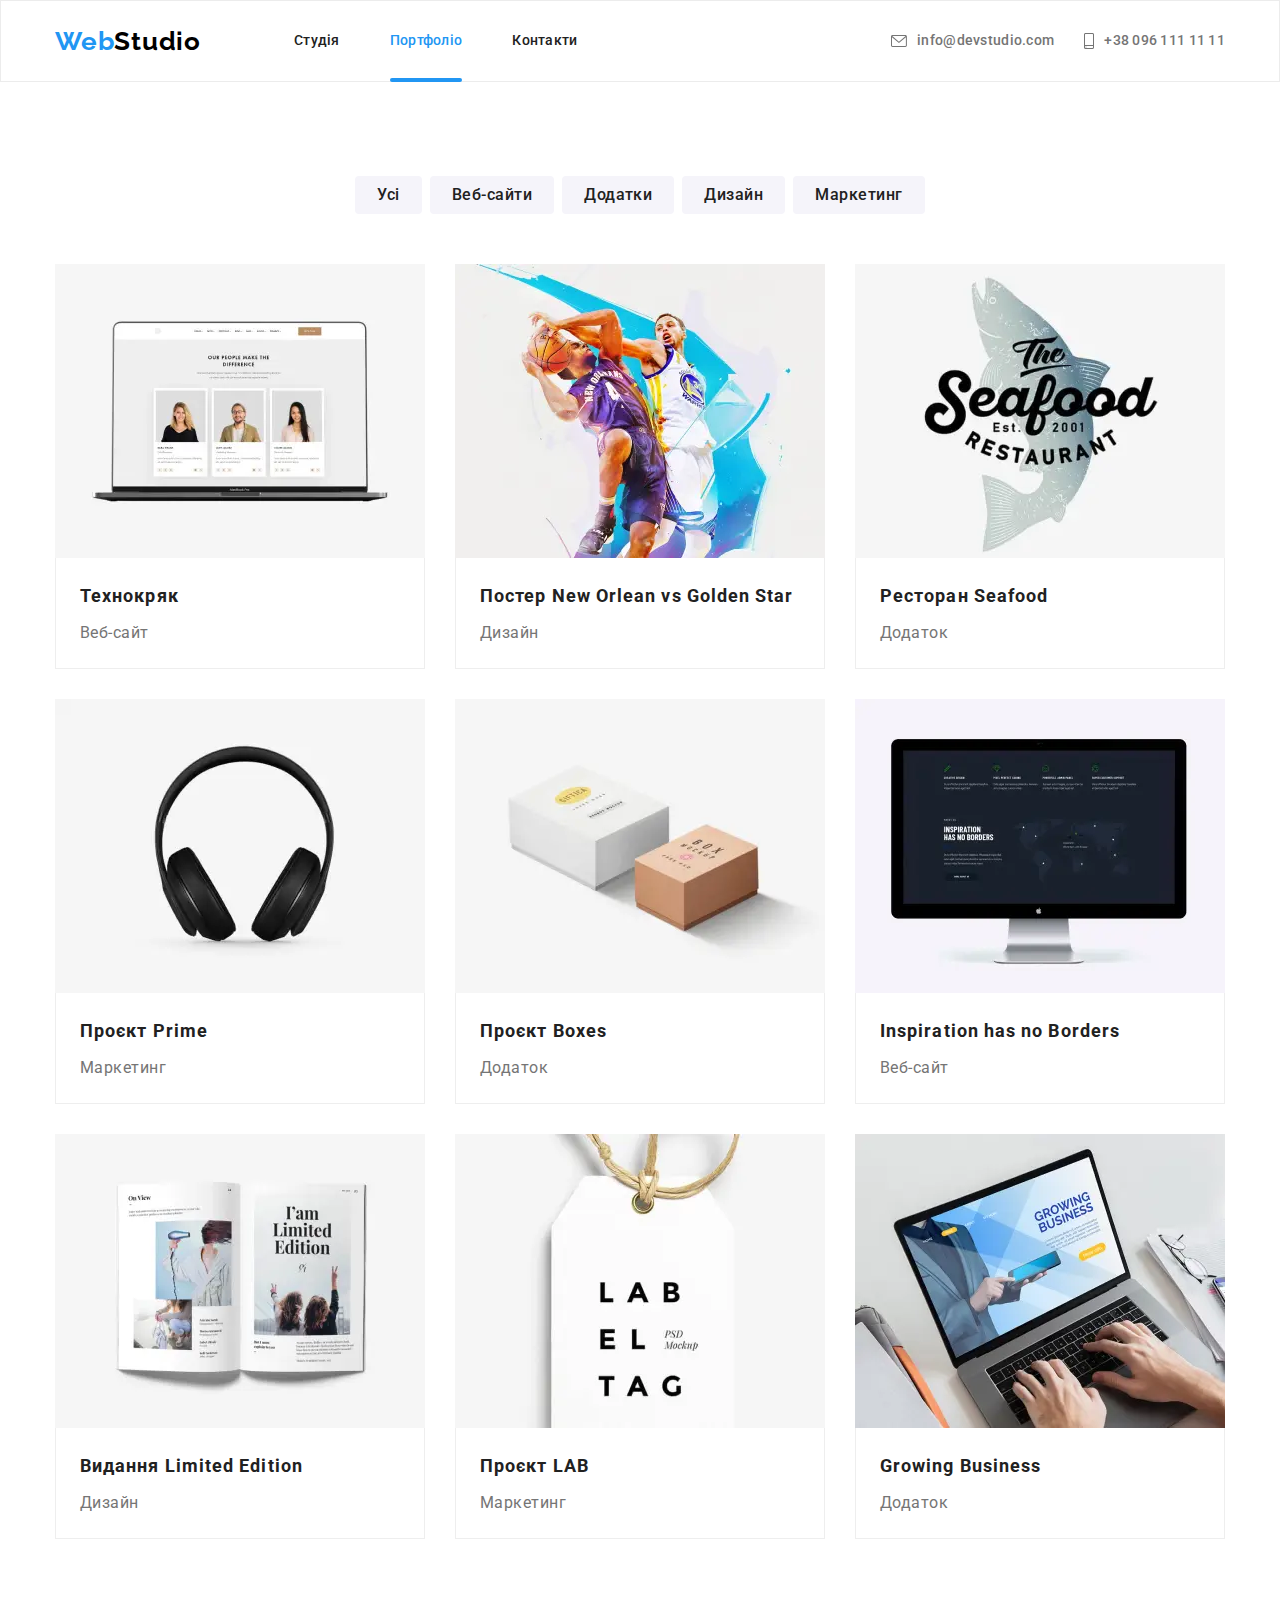
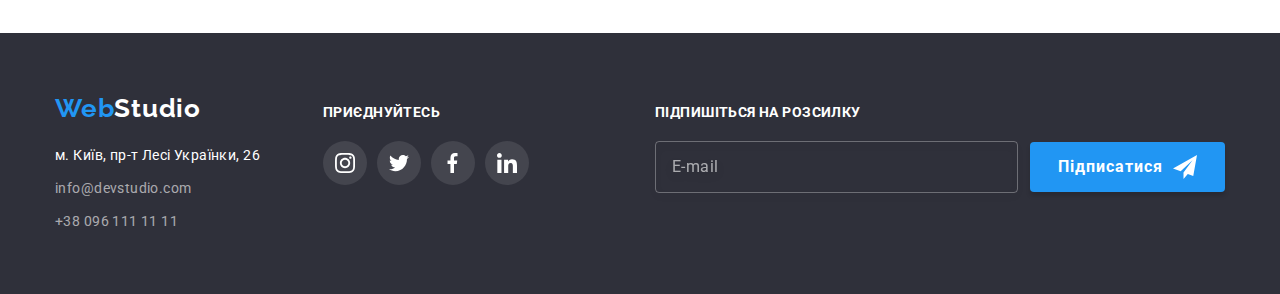
==== commit 6748ebc6: "добавляет исправления в адаптивные картинки" ====
--- a/portfolio.html
+++ b/portfolio.html
@@ -78,12 +78,12 @@
                 <div class="gallery-card__body">
                     <div class="gallery-card__thumb">
                       <picture>
-                        <source srcset="./images/portfolio-gallery-1-mobile.webp x1, ./images/portfolio-gallery-1-mobile@2x.webp x2" media="(max-width: 767px)" type="image/webp" />
-                        <source srcset="./images/portfolio-gallery-1-mobile.jpg x1, ./images/portfolio-gallery-1-mobile@2x.jpg x2" media="(max-width: 767px)" type="image/jpeg" />
-                        <source srcset="./images/portfolio-gallery-1-tablet.webp x1, ./images/portfolio-gallery-1-tablet@2x.webp x2" media="(max-width: 1199px)" type="image/webp" />
-                        <source srcset="./images/portfolio-gallery-1-tablet.jpg x1, ./images/portfolio-gallery-1-tablet@2x.jpg x2" media="(max-width: 1199px)" type="image/jpeg" />
-                        <source srcset="./images/portfolio-gallery-1-desktop.webp x1, ./images/portfolio-gallery-1-desktop@2x.webp x2" media="(min-width: 1200px)" type="image/webp" />
-                        <source srcset="./images/portfolio-gallery-1-desktop.jpg x1, ./images/portfolio-gallery-1-desktop@2x.jpg x2" media="(min-width: 1200px)" type="image/jpeg" />
+                        <source srcset="./images/portfolio-gallery-1-mobile.webp 1x, ./images/portfolio-gallery-1-mobile@2x.webp 2x" media="(max-width: 767px)" type="image/webp" />
+                        <source srcset="./images/portfolio-gallery-1-mobile.jpg 1x, ./images/portfolio-gallery-1-mobile@2x.jpg 2x" media="(max-width: 767px)" type="image/jpeg" />
+                        <source srcset="./images/portfolio-gallery-1-tablet.webp 1x, ./images/portfolio-gallery-1-tablet@2x.webp 2x" media="(max-width: 1199px)" type="image/webp" />
+                        <source srcset="./images/portfolio-gallery-1-tablet.jpg 1x, ./images/portfolio-gallery-1-tablet@2x.jpg 2x" media="(max-width: 1199px)" type="image/jpeg" />
+                        <source srcset="./images/portfolio-gallery-1-desktop.webp 1x, ./images/portfolio-gallery-1-desktop@2x.webp 2x" media="(min-width: 1200px)" type="image/webp" />
+                        <source srcset="./images/portfolio-gallery-1-desktop.jpg 1x, ./images/portfolio-gallery-1-desktop@2x.jpg 2x" media="(min-width: 1200px)" type="image/jpeg" />
                         <img src="./images/portfolio-gallery-1-mobile.jpg" alt="ноутбук на якому включений сайт" sizes="(min-width: 1200px) 370px, (min-width: 768px) 354px, (min-width: 480px) 450px, 100vw" />
                       </picture>
                       <p class="gallery-card__overlay">
@@ -102,12 +102,12 @@
                 <div class="gallery-card__body">
                     <div class="gallery-card__thumb">
                       <picture>
-                <source srcset="./images/portfolio-gallery-2-mobile.webp x1, ./images/portfolio-gallery-2-mobile@2x.webp x2" media="(max-width: 767px)" type="image/webp" />
-                <source srcset="./images/portfolio-gallery-2-mobile.jpg x1, ./images/portfolio-gallery-2-mobile@2x.jpg x2" media="(max-width: 767px)" type="image/jpeg" />
-                <source srcset="./images/portfolio-gallery-2-tablet.webp x1, ./images/portfolio-gallery-2-tablet@2x.webp x2" media="(max-width: 1199px)" type="image/webp" />
-                <source srcset="./images/portfolio-gallery-2-tablet.jpg x1, ./images/portfolio-gallery-2-tablet@2x.jpg x2" media="(max-width: 1199px)" type="image/jpeg" />
-                <source srcset="./images/portfolio-gallery-2-desktop.webp x1, ./images/portfolio-gallery-2-desktop@2x.webp x2" media="(min-width: 1200px)" type="image/webp" />
-                <source srcset="./images/portfolio-gallery-2-desktop.jpg x1, ./images/portfolio-gallery-2-desktop@2x.jpg x2" media="(min-width: 1200px)" type="image/jpeg" />
+                <source srcset="./images/portfolio-gallery-2-mobile.webp 1x, ./images/portfolio-gallery-2-mobile@2x.webp 2x" media="(max-width: 767px)" type="image/webp" />
+                <source srcset="./images/portfolio-gallery-2-mobile.jpg 1x, ./images/portfolio-gallery-2-mobile@2x.jpg 2x" media="(max-width: 767px)" type="image/jpeg" />
+                <source srcset="./images/portfolio-gallery-2-tablet.webp 1x, ./images/portfolio-gallery-2-tablet@2x.webp 2x" media="(max-width: 1199px)" type="image/webp" />
+                <source srcset="./images/portfolio-gallery-2-tablet.jpg 1x, ./images/portfolio-gallery-2-tablet@2x.jpg 2x" media="(max-width: 1199px)" type="image/jpeg" />
+                <source srcset="./images/portfolio-gallery-2-desktop.webp 1x, ./images/portfolio-gallery-2-desktop@2x.webp 2x" media="(min-width: 1200px)" type="image/webp" />
+                <source srcset="./images/portfolio-gallery-2-desktop.jpg 1x, ./images/portfolio-gallery-2-desktop@2x.jpg 2x" media="(min-width: 1200px)" type="image/jpeg" />
                 <img src="./images/portfolio-gallery-2-mobile.jpg" alt="два баскетболіста борються за м'яч" sizes="(min-width: 1200px) 370px, (min-width: 768px) 354px, (min-width: 480px) 450px, 100vw" />
               </picture>
                       <p class="gallery-card__overlay">
@@ -128,12 +128,12 @@
                 <div class="gallery-card__body">
                     <div class="gallery-card__thumb">
                       <picture>
-                <source srcset="./images/portfolio-gallery-3-mobile.webp x1, ./images/portfolio-gallery-3-mobile@2x.webp x2" media="(max-width: 767px)" type="image/webp" />
-                <source srcset="./images/portfolio-gallery-3-mobile.jpg x1, ./images/portfolio-gallery-3-mobile@2x.jpg x2" media="(max-width: 767px)" type="image/jpeg" />
-                <source srcset="./images/portfolio-gallery-3-tablet.webp x1, ./images/portfolio-gallery-3-tablet@2x.webp x2" media="(max-width: 1199px)" type="image/webp" />
-                <source srcset="./images/portfolio-gallery-3-tablet.jpg x1, ./images/portfolio-gallery-3-tablet@2x.jpg x2" media="(max-width: 1199px)" type="image/jpeg" />
-                <source srcset="./images/portfolio-gallery-3-desktop.webp x1, ./images/portfolio-gallery-3-desktop@2x.webp x2" media="(min-width: 1200px)" type="image/webp" />
-                <source srcset="./images/portfolio-gallery-3-desktop.jpg x1, ./images/portfolio-gallery-3-desktop@2x.jpg x2" media="(min-width: 1200px)" type="image/jpeg" />
+                <source srcset="./images/portfolio-gallery-3-mobile.webp 1x, ./images/portfolio-gallery-3-mobile@2x.webp 2x" media="(max-width: 767px)" type="image/webp" />
+                <source srcset="./images/portfolio-gallery-3-mobile.jpg 1x, ./images/portfolio-gallery-3-mobile@2x.jpg 2x" media="(max-width: 767px)" type="image/jpeg" />
+                <source srcset="./images/portfolio-gallery-3-tablet.webp 1x, ./images/portfolio-gallery-3-tablet@2x.webp 2x" media="(max-width: 1199px)" type="image/webp" />
+                <source srcset="./images/portfolio-gallery-3-tablet.jpg 1x, ./images/portfolio-gallery-3-tablet@2x.jpg 2x" media="(max-width: 1199px)" type="image/jpeg" />
+                <source srcset="./images/portfolio-gallery-3-desktop.webp 1x, ./images/portfolio-gallery-3-desktop@2x.webp 2x" media="(min-width: 1200px)" type="image/webp" />
+                <source srcset="./images/portfolio-gallery-3-desktop.jpg 1x, ./images/portfolio-gallery-3-desktop@2x.jpg 2x" media="(min-width: 1200px)" type="image/jpeg" />
                 <img src="./images/portfolio-gallery-3-mobile.jpg" alt="риба з лого ресторану сі фуд" sizes="(min-width: 1200px) 370px, (min-width: 768px) 354px, (min-width: 480px) 450px, 100vw" />
               </picture>
                       <p class="gallery-card__overlay">
@@ -152,12 +152,12 @@
                 <div class="gallery-card__body">
                     <div class="gallery-card__thumb">
                       <picture>
-                <source srcset="./images/portfolio-gallery-4-mobile.webp x1, ./images/portfolio-gallery-4-mobile@2x.webp x2" media="(max-width: 767px)" type="image/webp" />
-                <source srcset="./images/portfolio-gallery-4-mobile.jpg x1, ./images/portfolio-gallery-4-mobile@2x.jpg x2" media="(max-width: 767px)" type="image/jpeg" />
-                <source srcset="./images/portfolio-gallery-4-tablet.webp x1, ./images/portfolio-gallery-4-tablet@2x.webp x2" media="(max-width: 1199px)" type="image/webp" />
-                <source srcset="./images/portfolio-gallery-4-tablet.jpg x1, ./images/portfolio-gallery-4-tablet@2x.jpg x2" media="(max-width: 1199px)" type="image/jpeg" />
-                <source srcset="./images/portfolio-gallery-4-desktop.webp x1, ./images/portfolio-gallery-4-desktop@2x.webp x2" media="(min-width: 1200px)" type="image/webp" />
-                <source srcset="./images/portfolio-gallery-4-desktop.jpg x1, ./images/portfolio-gallery-4-desktop@2x.jpg x2" media="(min-width: 1200px)" type="image/jpeg" />
+                <source srcset="./images/portfolio-gallery-4-mobile.webp 1x, ./images/portfolio-gallery-4-mobile@2x.webp 2x" media="(max-width: 767px)" type="image/webp" />
+                <source srcset="./images/portfolio-gallery-4-mobile.jpg 1x, ./images/portfolio-gallery-4-mobile@2x.jpg 2x" media="(max-width: 767px)" type="image/jpeg" />
+                <source srcset="./images/portfolio-gallery-4-tablet.webp 1x, ./images/portfolio-gallery-4-tablet@2x.webp 2x" media="(max-width: 1199px)" type="image/webp" />
+                <source srcset="./images/portfolio-gallery-4-tablet.jpg 1x, ./images/portfolio-gallery-4-tablet@2x.jpg 2x" media="(max-width: 1199px)" type="image/jpeg" />
+                <source srcset="./images/portfolio-gallery-4-desktop.webp 1x, ./images/portfolio-gallery-4-desktop@2x.webp 2x" media="(min-width: 1200px)" type="image/webp" />
+                <source srcset="./images/portfolio-gallery-4-desktop.jpg 1x, ./images/portfolio-gallery-4-desktop@2x.jpg 2x" media="(min-width: 1200px)" type="image/jpeg" />
                 <img src="./images/portfolio-gallery-4-mobile.jpg" alt="чорні навушники" sizes="(min-width: 1200px) 370px, (min-width: 768px) 354px, (min-width: 480px) 450px, 100vw" />
                       </picture>
                       <p class="gallery-card__overlay">
@@ -176,12 +176,12 @@
                 <div class="gallery-card__body">
                     <div class="gallery-card__thumb">
                       <picture>
-                <source srcset="./images/portfolio-gallery-5-mobile.webp x1, ./images/portfolio-gallery-5-mobile@2x.webp x2" media="(max-width: 767px)" type="image/webp" />
-                <source srcset="./images/portfolio-gallery-5-mobile.jpg x1, ./images/portfolio-gallery-5-mobile@2x.jpg x2" media="(max-width: 767px)" type="image/jpeg" />
-                <source srcset="./images/portfolio-gallery-5-tablet.webp x1, ./images/portfolio-gallery-5-tablet@2x.webp x2" media="(max-width: 1199px)" type="image/webp" />
-                <source srcset="./images/portfolio-gallery-5-tablet.jpg x1, ./images/portfolio-gallery-5-tablet@2x.jpg x2" media="(max-width: 1199px)" type="image/jpeg" />
-                <source srcset="./images/portfolio-gallery-5-desktop.webp x1, ./images/portfolio-gallery-5-desktop@2x.webp x2" media="(min-width: 1200px)" type="image/webp" />
-                <source srcset="./images/portfolio-gallery-5-desktop.jpg x1, ./images/portfolio-gallery-5-desktop@2x.jpg x2" media="(min-width: 1200px)" type="image/jpeg" />
+                <source srcset="./images/portfolio-gallery-5-mobile.webp 1x, ./images/portfolio-gallery-5-mobile@2x.webp 2x" media="(max-width: 767px)" type="image/webp" />
+                <source srcset="./images/portfolio-gallery-5-mobile.jpg 1x, ./images/portfolio-gallery-5-mobile@2x.jpg 2x" media="(max-width: 767px)" type="image/jpeg" />
+                <source srcset="./images/portfolio-gallery-5-tablet.webp 1x, ./images/portfolio-gallery-5-tablet@2x.webp 2x" media="(max-width: 1199px)" type="image/webp" />
+                <source srcset="./images/portfolio-gallery-5-tablet.jpg 1x, ./images/portfolio-gallery-5-tablet@2x.jpg 2x" media="(max-width: 1199px)" type="image/jpeg" />
+                <source srcset="./images/portfolio-gallery-5-desktop.webp 1x, ./images/portfolio-gallery-5-desktop@2x.webp 2x" media="(min-width: 1200px)" type="image/webp" />
+                <source srcset="./images/portfolio-gallery-5-desktop.jpg 1x, ./images/portfolio-gallery-5-desktop@2x.jpg 2x" media="(min-width: 1200px)" type="image/jpeg" />
                 <img src="./images/portfolio-gallery-5-mobile.jpg" alt="біла та коричнева коробки" sizes="(min-width: 1200px) 370px, (min-width: 768px) 354px, (min-width: 480px) 450px, 100vw" />
                       </picture>
                       <p class="gallery-card__overlay">
@@ -200,12 +200,12 @@
                 <div class="gallery-card__body">
                   <div class="gallery-card__thumb">
                     <picture>
-                <source srcset="./images/portfolio-gallery-6-mobile.webp x1, ./images/portfolio-gallery-6-mobile@2x.webp x2" media="(max-width: 767px)" type="image/webp" />
-                <source srcset="./images/portfolio-gallery-6-mobile.jpg x1, ./images/portfolio-gallery-6-mobile@2x.jpg x2" media="(max-width: 767px)" type="image/jpeg" />
-                <source srcset="./images/portfolio-gallery-6-tablet.webp x1, ./images/portfolio-gallery-6-tablet@2x.webp x2" media="(max-width: 1199px)" type="image/webp" />
-                <source srcset="./images/portfolio-gallery-6-tablet.jpg x1, ./images/portfolio-gallery-6-tablet@2x.jpg x2" media="(max-width: 1199px)" type="image/jpeg" />
-                <source srcset="./images/portfolio-gallery-6-desktop.webp x1, ./images/portfolio-gallery-6-desktop@2x.webp x2" media="(min-width: 1200px)" type="image/webp" />
-                <source srcset="./images/portfolio-gallery-6-desktop.jpg x1, ./images/portfolio-gallery-6-desktop@2x.jpg x2" media="(min-width: 1200px)" type="image/jpeg" />
+                <source srcset="./images/portfolio-gallery-6-mobile.webp 1x, ./images/portfolio-gallery-6-mobile@2x.webp 2x" media="(max-width: 767px)" type="image/webp" />
+                <source srcset="./images/portfolio-gallery-6-mobile.jpg 1x, ./images/portfolio-gallery-6-mobile@2x.jpg 2x" media="(max-width: 767px)" type="image/jpeg" />
+                <source srcset="./images/portfolio-gallery-6-tablet.webp 1x, ./images/portfolio-gallery-6-tablet@2x.webp 2x" media="(max-width: 1199px)" type="image/webp" />
+                <source srcset="./images/portfolio-gallery-6-tablet.jpg 1x, ./images/portfolio-gallery-6-tablet@2x.jpg 2x" media="(max-width: 1199px)" type="image/jpeg" />
+                <source srcset="./images/portfolio-gallery-6-desktop.webp 1x, ./images/portfolio-gallery-6-desktop@2x.webp 2x" media="(min-width: 1200px)" type="image/webp" />
+                <source srcset="./images/portfolio-gallery-6-desktop.jpg 1x, ./images/portfolio-gallery-6-desktop@2x.jpg 2x" media="(min-width: 1200px)" type="image/jpeg" />
                 <img src="./images/portfolio-gallery-6-mobile.jpg" alt="екран комп'ютера з включеним сайтом" sizes="(min-width: 1200px) 370px, (min-width: 768px) 354px, (min-width: 480px) 450px, 100vw" />
                       </picture>
                     <p class="gallery-card__overlay">
@@ -224,12 +224,12 @@
                 <div class="gallery-card__body">
                   <div class="gallery-card__thumb">
                     <picture>
-                <source srcset="./images/portfolio-gallery-7-mobile.webp x1, ./images/portfolio-gallery-7-mobile@2x.webp x2" media="(max-width: 767px)" type="image/webp" />
-                <source srcset="./images/portfolio-gallery-7-mobile.jpg x1, ./images/portfolio-gallery-7-mobile@2x.jpg x2" media="(max-width: 767px)" type="image/jpeg" />
-                <source srcset="./images/portfolio-gallery-7-tablet.webp x1, ./images/portfolio-gallery-7-tablet@2x.webp x2" media="(max-width: 1199px)" type="image/webp" />
-                <source srcset="./images/portfolio-gallery-7-tablet.jpg x1, ./images/portfolio-gallery-7-tablet@2x.jpg x2" media="(max-width: 1199px)" type="image/jpeg" />
-                <source srcset="./images/portfolio-gallery-7-desktop.webp x1, ./images/portfolio-gallery-7-desktop@2x.webp x2" media="(min-width: 1200px)" type="image/webp" />
-                <source srcset="./images/portfolio-gallery-7-desktop.jpg x1, ./images/portfolio-gallery-7-desktop@2x.jpg x2" media="(min-width: 1200px)" type="image/jpeg" />
+                <source srcset="./images/portfolio-gallery-7-mobile.webp 1x, ./images/portfolio-gallery-7-mobile@2x.webp 2x" media="(max-width: 767px)" type="image/webp" />
+                <source srcset="./images/portfolio-gallery-7-mobile.jpg 1x, ./images/portfolio-gallery-7-mobile@2x.jpg 2x" media="(max-width: 767px)" type="image/jpeg" />
+                <source srcset="./images/portfolio-gallery-7-tablet.webp 1x, ./images/portfolio-gallery-7-tablet@2x.webp 2x" media="(max-width: 1199px)" type="image/webp" />
+                <source srcset="./images/portfolio-gallery-7-tablet.jpg 1x, ./images/portfolio-gallery-7-tablet@2x.jpg 2x" media="(max-width: 1199px)" type="image/jpeg" />
+                <source srcset="./images/portfolio-gallery-7-desktop.webp 1x, ./images/portfolio-gallery-7-desktop@2x.webp 2x" media="(min-width: 1200px)" type="image/webp" />
+                <source srcset="./images/portfolio-gallery-7-desktop.jpg 1x, ./images/portfolio-gallery-7-desktop@2x.jpg 2x" media="(min-width: 1200px)" type="image/jpeg" />
                 <img src="./images/portfolio-gallery-7-mobile.jpg" alt="журнал з картинками та заголовком  лімітед едішн" sizes="(min-width: 1200px) 370px, (min-width: 768px) 354px, (min-width: 480px) 450px, 100vw" />
                       </picture>
                     <p class="gallery-card__overlay">
@@ -248,12 +248,12 @@
                 <div class="gallery-card__body">
                   <div class="gallery-card__thumb">
                     <picture>
-                <source srcset="./images/portfolio-gallery-8-mobile.webp x1, ./images/portfolio-gallery-8-mobile@2x.webp x2" media="(max-width: 767px)" type="image/webp" />
-                <source srcset="./images/portfolio-gallery-8-mobile.jpg x1, ./images/portfolio-gallery-8-mobile@2x.jpg x2" media="(max-width: 767px)" type="image/jpeg" />
-                <source srcset="./images/portfolio-gallery-8-tablet.webp x1, ./images/portfolio-gallery-8-tablet@2x.webp x2" media="(max-width: 1199px)" type="image/webp" />
-                <source srcset="./images/portfolio-gallery-8-tablet.jpg x1, ./images/portfolio-gallery-8-tablet@2x.jpg x2" media="(max-width: 1199px)" type="image/jpeg" />
-                <source srcset="./images/portfolio-gallery-8-desktop.webp x1, ./images/portfolio-gallery-8-desktop@2x.webp x2" media="(min-width: 1200px)" type="image/webp" />
-                <source srcset="./images/portfolio-gallery-8-desktop.jpg x1, ./images/portfolio-gallery-8-desktop@2x.jpg x2" media="(min-width: 1200px)" type="image/jpeg" />
+                <source srcset="./images/portfolio-gallery-8-mobile.webp 1x, ./images/portfolio-gallery-8-mobile@2x.webp 2x" media="(max-width: 767px)" type="image/webp" />
+                <source srcset="./images/portfolio-gallery-8-mobile.jpg 1x, ./images/portfolio-gallery-8-mobile@2x.jpg 2x" media="(max-width: 767px)" type="image/jpeg" />
+                <source srcset="./images/portfolio-gallery-8-tablet.webp 1x, ./images/portfolio-gallery-8-tablet@2x.webp 2x" media="(max-width: 1199px)" type="image/webp" />
+                <source srcset="./images/portfolio-gallery-8-tablet.jpg 1x, ./images/portfolio-gallery-8-tablet@2x.jpg 2x" media="(max-width: 1199px)" type="image/jpeg" />
+                <source srcset="./images/portfolio-gallery-8-desktop.webp 1x, ./images/portfolio-gallery-8-desktop@2x.webp 2x" media="(min-width: 1200px)" type="image/webp" />
+                <source srcset="./images/portfolio-gallery-8-desktop.jpg 1x, ./images/portfolio-gallery-8-desktop@2x.jpg 2x" media="(min-width: 1200px)" type="image/jpeg" />
                 <img src="./images/portfolio-gallery-8-mobile.jpg" alt="біла етикетка з надписом лейбл тег" sizes="(min-width: 1200px) 370px, (min-width: 768px) 354px, (min-width: 480px) 450px, 100vw" />
                       </picture>
                     <p class="gallery-card__overlay">
@@ -272,12 +272,12 @@
                 <div class="gallery-card__body">
                   <div class="gallery-card__thumb">
                     <picture>
-                <source srcset="./images/portfolio-gallery-9-mobile.webp x1, ./images/portfolio-gallery-9-mobile@2x.webp x2" media="(max-width: 767px)" type="image/webp" />
-                <source srcset="./images/portfolio-gallery-9-mobile.jpg x1, ./images/portfolio-gallery-9-mobile@2x.jpg x2" media="(max-width: 767px)" type="image/jpeg" />
-                <source srcset="./images/portfolio-gallery-9-tablet.webp x1, ./images/portfolio-gallery-9-tablet@2x.webp x2" media="(max-width: 1199px)" type="image/webp" />
-                <source srcset="./images/portfolio-gallery-9-tablet.jpg x1, ./images/portfolio-gallery-9-tablet@2x.jpg x2" media="(max-width: 1199px)" type="image/jpeg" />
-                <source srcset="./images/portfolio-gallery-9-desktop.webp x1, ./images/portfolio-gallery-9-desktop@2x.webp x2" media="(min-width: 1200px)" type="image/webp" />
-                <source srcset="./images/portfolio-gallery-9-desktop.jpg x1, ./images/portfolio-gallery-9-desktop@2x.jpg x2" media="(min-width: 1200px)" type="image/jpeg" />
+                <source srcset="./images/portfolio-gallery-9-mobile.webp 1x, ./images/portfolio-gallery-9-mobile@2x.webp 2x" media="(max-width: 767px)" type="image/webp" />
+                <source srcset="./images/portfolio-gallery-9-mobile.jpg 1x, ./images/portfolio-gallery-9-mobile@2x.jpg 2x" media="(max-width: 767px)" type="image/jpeg" />
+                <source srcset="./images/portfolio-gallery-9-tablet.webp 1x, ./images/portfolio-gallery-9-tablet@2x.webp 2x" media="(max-width: 1199px)" type="image/webp" />
+                <source srcset="./images/portfolio-gallery-9-tablet.jpg 1x, ./images/portfolio-gallery-9-tablet@2x.jpg 2x" media="(max-width: 1199px)" type="image/jpeg" />
+                <source srcset="./images/portfolio-gallery-9-desktop.webp 1x, ./images/portfolio-gallery-9-desktop@2x.webp 2x" media="(min-width: 1200px)" type="image/webp" />
+                <source srcset="./images/portfolio-gallery-9-desktop.jpg 1x, ./images/portfolio-gallery-9-desktop@2x.jpg 2x" media="(min-width: 1200px)" type="image/jpeg" />
                 <img src="./images/portfolio-gallery-9-mobile.jpg" alt="людина працює з додатком гроуін  бізнесс на ноутбуці" sizes="(min-width: 1200px) 370px, (min-width: 768px) 354px, (min-width: 480px) 450px, 100vw" />
                       </picture>
                     <p class="gallery-card__overlay">
--- a/css/main.min.css
+++ b/css/main.min.css
@@ -1 +1 @@
-/*! modern-normalize v1.1.0 | MIT License | https://github.com/sindresorhus/modern-normalize */*,::before,::after{-webkit-box-sizing:border-box;box-sizing:border-box}html{-moz-tab-size:4;-o-tab-size:4;tab-size:4}html{line-height:1.15;-webkit-text-size-adjust:100%}body{margin:0}body{font-family:system-ui,-apple-system,"Segoe UI",Roboto,Helvetica,Arial,sans-serif,"Apple Color Emoji","Segoe UI Emoji"}hr{height:0;color:inherit}abbr[title]{-webkit-text-decoration:underline dotted;text-decoration:underline dotted}b,strong{font-weight:bolder}code,kbd,samp,pre{font-family:ui-monospace,SFMono-Regular,Consolas,"Liberation Mono",Menlo,monospace;font-size:1em}small{font-size:80%}sub,sup{font-size:75%;line-height:0;position:relative;vertical-align:baseline}sub{bottom:-0.25em}sup{top:-0.5em}table{text-indent:0;border-color:inherit}button,input,optgroup,select,textarea{font-family:inherit;font-size:100%;line-height:1.15;margin:0}button,select{text-transform:none}button,[type=button],[type=reset],[type=submit]{-webkit-appearance:button}::-moz-focus-inner{border-style:none;padding:0}:-moz-focusring{outline:1px dotted ButtonText}:-moz-ui-invalid{box-shadow:none}legend{padding:0}progress{vertical-align:baseline}::-webkit-inner-spin-button,::-webkit-outer-spin-button{height:auto}[type=search]{-webkit-appearance:textfield;outline-offset:-2px}::-webkit-search-decoration{-webkit-appearance:none}::-webkit-file-upload-button{-webkit-appearance:button;font:inherit}summary{display:list-item}.features-card__text{font-family:"Roboto";font-size:14px;line-height:1.71;letter-spacing:.03em;color:#757575}.clients__title,.team__title,.services__title{font-family:"Roboto";font-size:28px;line-height:1.18;text-align:center;letter-spacing:.03em;color:#212121}@media screen and (min-width: 1200px){.clients__title,.team__title,.services__title{font-size:36px;line-height:1.17}}.features-card__title{font-family:"Roboto";font-weight:700;font-size:14px;line-height:1.14;letter-spacing:.03em;text-transform:uppercase;color:#212121}@media screen and (max-width: 768px){.features-card__title{text-align:center}}.services-card__title,.form-send-out__title,.social-medias-subscribe__title{font-family:"Roboto";font-weight:700;font-size:14px;line-height:1.14;letter-spacing:.03em;text-transform:uppercase;color:#fff}.site-navigation__link{font-family:"Roboto";font-weight:500;font-size:40px;line-height:1.18;letter-spacing:.02em;color:#212121}@media screen and (min-width: 768px){.site-navigation__link{font-size:14px;line-height:1.14}}.logo{font-family:"Raleway";font-weight:700;font-size:24px;line-height:1.17;letter-spacing:.03em;color:#000}@media screen and (min-width: 1200px){.logo{font-size:26px;line-height:1.19}}.page-footer__logo{font-family:"Raleway";font-weight:700;font-size:24px;line-height:1.17;letter-spacing:.03em;color:#fff}@media screen and (min-width: 1200px){.page-footer__logo{font-size:26px;line-height:1.19}}@media screen and (max-width: 767px){.page-header-contacts__item:not(:first-child){font-family:"Roboto";font-weight:500;font-size:34px;line-height:1.18;letter-spacing:.02em;color:#2196f3}}.page-header-contacts__item{font-family:"Roboto";font-weight:500;font-size:24px;line-height:1.17;letter-spacing:.02em;color:#757575}@media screen and (min-width: 768px){.page-header-contacts__item{font-size:12px}}@media screen and (min-width: 1200px){.page-header-contacts__item{font-size:14px;line-height:1.14}}.hero__title{font-family:"Roboto";font-weight:900;font-size:26px;line-height:1.62;text-align:center;letter-spacing:.06em;text-transform:uppercase;color:#fff}@media screen and (min-width: 1200px){.hero__title{font-size:44px;line-height:1.36}}.button--primary,.form-send-out__button--primary{font-family:"Roboto";font-weight:700;font-size:16px;line-height:1.88;letter-spacing:.06em;color:#fff}.button--secondary{font-family:"Roboto";font-weight:500;font-size:16px;line-height:1.62;text-align:center;letter-spacing:.03em;color:#212121}.nav-menu__social-media{font-family:"Roboto";font-weight:500;font-size:18px;line-height:1.22;letter-spacing:.02em;color:#2196f3}.team-card__title{font-family:"Roboto";font-weight:500;font-size:16px;line-height:1.19;text-align:center;letter-spacing:.03em;color:#212121}.team-card__position{font-family:"Roboto";font-size:16px;line-height:1.19;text-align:center;letter-spacing:.03em;color:#757575}.address-list__link--address{font-family:"Roboto";font-size:14px;line-height:1.71;letter-spacing:.03em;color:#fff}.address-list__link--contacts{font-family:"Roboto";font-size:14px;line-height:1.71;letter-spacing:.03em;color:rgba(255,255,255,.6)}.form-send-out__input::-webkit-input-placeholder{font-family:"Roboto";font-size:16px;line-height:1.25;letter-spacing:.03em;color:rgba(255,255,255,.6)}.form-send-out__input::-moz-placeholder{font-family:"Roboto";font-size:16px;line-height:1.25;letter-spacing:.03em;color:rgba(255,255,255,.6)}.form-send-out__input:-ms-input-placeholder{font-family:"Roboto";font-size:16px;line-height:1.25;letter-spacing:.03em;color:rgba(255,255,255,.6)}.form-send-out__input::-ms-input-placeholder{font-family:"Roboto";font-size:16px;line-height:1.25;letter-spacing:.03em;color:rgba(255,255,255,.6)}.form-send-out__input::placeholder,.form-send-out__input{font-family:"Roboto";font-size:16px;line-height:1.25;letter-spacing:.03em;color:rgba(255,255,255,.6)}.contact-data-form__title{font-family:"Roboto";font-weight:700;font-size:20px;line-height:1.5;text-align:center;letter-spacing:.03em;color:#212121}@media screen and (min-width: 1200px){.contact-data-form__title{line-height:1.15}}.сontact-data-form__label{font-family:"Roboto";font-size:12px;line-height:1.17;letter-spacing:.01em;color:#757575}.contact-data-form__comment,.сontact-data-form__input{font-family:"Roboto";font-size:12px;line-height:1.17;letter-spacing:.01em;color:#212121}.contact-data-form__comment::-webkit-input-placeholder{font-family:"Roboto";font-size:14px;line-height:1.14;letter-spacing:.01em;color:rgba(117,117,117,.5)}.contact-data-form__comment::-moz-placeholder{font-family:"Roboto";font-size:14px;line-height:1.14;letter-spacing:.01em;color:rgba(117,117,117,.5)}.contact-data-form__comment:-ms-input-placeholder{font-family:"Roboto";font-size:14px;line-height:1.14;letter-spacing:.01em;color:rgba(117,117,117,.5)}.contact-data-form__comment::-ms-input-placeholder{font-family:"Roboto";font-size:14px;line-height:1.14;letter-spacing:.01em;color:rgba(117,117,117,.5)}.contact-data-form__comment::placeholder{font-family:"Roboto";font-size:14px;line-height:1.14;letter-spacing:.01em;color:rgba(117,117,117,.5)}@media screen and (min-width: 1200px){.contact-data-form__comment::-webkit-input-placeholder{font-size:12px}.contact-data-form__comment::-moz-placeholder{font-size:12px}.contact-data-form__comment:-ms-input-placeholder{font-size:12px}.contact-data-form__comment::-ms-input-placeholder{font-size:12px}.contact-data-form__comment::placeholder{font-size:12px}}.сontact-data-form__label--checkbox{font-family:"Roboto";font-size:12px;line-height:1.17;letter-spacing:.03em;color:#757575}.gallery-card__title{font-family:"Roboto";font-size:18px;line-height:2;letter-spacing:.06em;color:#212121}.gallery-card__overlay{font-family:"Roboto";font-size:18px;line-height:1.56;letter-spacing:.03em;color:#fff}.gallery-card__text{font-family:"Roboto";font-size:16px;line-height:1.88;letter-spacing:.03em;color:#757575}.gallery-card__link,.address-list__link,.page-header-contacts__link,.site-navigation__link,.nav-menu__social-media,.page-footer__logo,.logo{text-decoration:none}.services__list,.gallery,.buttons-list,.page-footer__social-medias-list,.address-list,.clients__list,.social-medias,.team-list,.features-list,.page-header-contacts,.site-navigation__list,.nav-menu__social-media-list{list-style:none;margin:0;padding:0}.page-footer__social-medias-link,.modal__modal-close-button,.clients__link,.social-medias__link,.features-card__thumb,.form-send-out__button--primary,.nav-menu__button{display:-webkit-box;display:-ms-flexbox;display:flex;-webkit-box-pack:center;-ms-flex-pack:center;justify-content:center;-webkit-box-align:center;-ms-flex-align:center;align-items:center}.hero{background-position:center;background-repeat:no-repeat}.services__title{text-align:center}.visually-hidden{position:absolute;white-space:nowrap;width:1px;height:1px;overflow:hidden;border:0;padding:0;clip:rect(0 0 0 0);-webkit-clip-path:inset(50%);clip-path:inset(50%);margin:-1px}.back-drop.is-hidden{opacity:0;pointer-events:none;visibility:hidden}.container{min-width:320px;padding-right:15px;padding-left:15px;margin-left:auto;margin-right:auto}@media screen and (min-width: 480px){.container{width:480px}}@media screen and (min-width: 768px){.container{width:768px}}@media screen and (min-width: 1200px){.container{width:1200px}}.section{padding-top:60px;padding-bottom:60px}@media screen and (min-width: 1200px){.section{padding-top:94px;padding-bottom:94px}}img{display:block;max-width:100%;height:auto}.logo{display:inline-block;padding-top:16px;padding-bottom:16px}.logo--accent{color:#2196f3}.page-footer__logo{display:inline-block;margin-bottom:20px}.nav-menu__button{position:absolute;top:10px;right:10px;width:40px;height:40px;border:none;background-color:rgba(0,0,0,0);color:#212121;-webkit-transition:color 250ms cubic-bezier(0.4, 0, 0.2, 1);transition:color 250ms cubic-bezier(0.4, 0, 0.2, 1)}.nav-menu__button:hover,.nav-menu__button:focus{color:#2196f3}.button,.button--secondary,.button--primary,.form-send-out__button--primary{border-radius:4px;text-align:center;border:none;cursor:pointer}.button--primary,.form-send-out__button--primary{padding:10px 24px;-webkit-box-shadow:0px 4px 4px rgba(0,0,0,.15);box-shadow:0px 4px 4px rgba(0,0,0,.15);background-color:#2196f3;-webkit-transition:background-color 250ms cubic-bezier(0.4, 0, 0.2, 1);transition:background-color 250ms cubic-bezier(0.4, 0, 0.2, 1)}.button--primary:hover,.form-send-out__button--primary:hover,.button--primary:focus,.form-send-out__button--primary:focus{background-color:#188ce8}@media screen and (max-width: 1199px){.form-send-out__button--primary{margin-right:auto;margin-left:auto}}@media screen and (min-width: 1200px){.form-send-out__button--primary{vertical-align:middle}}.button--secondary{display:inline-block;background-color:#f5f4fa;padding:6px 22px;-webkit-transition:color 250ms cubic-bezier(0.4, 0, 0.2, 1),background-color 250ms cubic-bezier(0.4, 0, 0.2, 1),-webkit-box-shadow 250ms cubic-bezier(0.4, 0, 0.2, 1);transition:color 250ms cubic-bezier(0.4, 0, 0.2, 1),background-color 250ms cubic-bezier(0.4, 0, 0.2, 1),-webkit-box-shadow 250ms cubic-bezier(0.4, 0, 0.2, 1);transition:color 250ms cubic-bezier(0.4, 0, 0.2, 1),background-color 250ms cubic-bezier(0.4, 0, 0.2, 1),box-shadow 250ms cubic-bezier(0.4, 0, 0.2, 1);transition:color 250ms cubic-bezier(0.4, 0, 0.2, 1),background-color 250ms cubic-bezier(0.4, 0, 0.2, 1),box-shadow 250ms cubic-bezier(0.4, 0, 0.2, 1),-webkit-box-shadow 250ms cubic-bezier(0.4, 0, 0.2, 1)}.button--secondary:hover,.button--secondary:focus{background-color:#2196f3;color:#fff;-webkit-box-shadow:0px 3px 1px rgba(0,0,0,.1),0px 1px 2px rgba(0,0,0,.08),0px 2px 2px rgba(0,0,0,.12);box-shadow:0px 3px 1px rgba(0,0,0,.1),0px 1px 2px rgba(0,0,0,.08),0px 2px 2px rgba(0,0,0,.12)}.page-header{border:1px solid #ececec}@media screen and (max-width: 767px){.page-header__container{position:relative;overflow:hidden}}@media screen and (max-width: 767px){.nav-menu{position:fixed;top:0;left:0;width:100vw;height:100vh;-webkit-transform:translateX(100%);transform:translateX(100%);z-index:999;display:-webkit-box;display:-ms-flexbox;display:flex;-webkit-box-orient:vertical;-webkit-box-direction:normal;-ms-flex-direction:column;flex-direction:column;-webkit-box-pack:justify;-ms-flex-pack:justify;justify-content:space-between;padding:48px 40px;background-color:#fff;-webkit-transition:-webkit-transform 250ms cubic-bezier(0.4, 0, 0.2, 1);transition:-webkit-transform 250ms cubic-bezier(0.4, 0, 0.2, 1);transition:transform 250ms cubic-bezier(0.4, 0, 0.2, 1);transition:transform 250ms cubic-bezier(0.4, 0, 0.2, 1), -webkit-transform 250ms cubic-bezier(0.4, 0, 0.2, 1)}}@media screen and (max-width: 767px){.nav-menu.is-open{-webkit-transform:translateX(0);transform:translateX(0)}}.nav-menu__social-media-list{display:-webkit-box;display:-ms-flexbox;display:flex;-ms-flex-wrap:wrap;flex-wrap:wrap;gap:10px;margin-top:64px}.nav-menu__social-media-item:nth-child(-n+3) .nav-menu__social-media::after{content:"";display:inline-block;width:1px;height:22px;background-color:rgba(33,33,33,.2);vertical-align:middle;margin-left:10px}.page-header__close-icon{fill:currentColor}@media screen and (max-width: 767px){.site-navigation__item:not(:first-child){margin-top:32px}}.site-navigation__link{-webkit-transition:color 250ms cubic-bezier(0.4, 0, 0.2, 1);transition:color 250ms cubic-bezier(0.4, 0, 0.2, 1)}.site-navigation__link:hover,.site-navigation__link:focus{color:#2196f3}@media screen and (max-width: 767px){.page-header-contacts{display:-webkit-box;display:-ms-flexbox;display:flex;-webkit-box-orient:vertical;-webkit-box-direction:reverse;-ms-flex-direction:column-reverse;flex-direction:column-reverse}}@media screen and (max-width: 767px){.page-header-contacts__item:not(:first-child){margin-bottom:32px}}.page-header-contacts__link{color:inherit}@media screen and (max-width: 767px){.page-header-contacts__icon-mail{display:none}}@media screen and (max-width: 767px){.page-header-contacts__icon-phone{display:none}}.hero{background-color:#2f303a;background-size:cover;text-align:center;padding-top:118px;padding-bottom:118px;margin-right:auto;margin-left:auto;max-width:480px;max-height:400px}@media screen and (max-width: 767px){.hero{background-image:-webkit-gradient(linear, left top, left bottom, from(rgba(47, 48, 58, 0.4)), to(rgba(47, 48, 58, 0.4))),url("../../../images/Hero-background-image-mobile.jpg");background-image:linear-gradient(rgba(47, 48, 58, 0.4), rgba(47, 48, 58, 0.4)),url("../../../images/Hero-background-image-mobile.jpg")}}@media(min-device-pixel-ratio: 2),(-webkit-min-device-pixel-ratio: 2),(min-resolution: 192dpi),(min-resolution: 2dppx){.hero{background-image:-webkit-gradient(linear, left top, left bottom, from(rgba(47, 48, 58, 0.4)), to(rgba(47, 48, 58, 0.4))),url("../../../images/Hero-background-image-mobile@2x.jpg");background-image:linear-gradient(rgba(47, 48, 58, 0.4), rgba(47, 48, 58, 0.4)),url("../../../images/Hero-background-image-mobile@2x.jpg")}}.hero__title{margin-top:0;margin-bottom:30px}@media screen and (max-width: 767px){.features-card:not(:last-child){margin-bottom:30px}}.features-card__thumb{width:100%;height:120px;background-color:#f5f4fa;margin-bottom:30px}.features-card__title{margin-top:0;margin-bottom:10px}.features-card__text{margin:0}@media screen and (max-width: 1200px){.services{display:none}}.team{background-color:#f5f4fa}.team__title{margin-top:0;margin-bottom:30px}.team-card{-webkit-box-shadow:0px 1px 3px rgba(0,0,0,.12),0px 1px 1px rgba(0,0,0,.14),0px 2px 1px rgba(0,0,0,.2);box-shadow:0px 1px 3px rgba(0,0,0,.12),0px 1px 1px rgba(0,0,0,.14),0px 2px 1px rgba(0,0,0,.2);border-radius:0px 0px 4px 4px;width:100%;background-color:#fff}@media screen and (max-width: 767px){.team-card:not(:last-child){margin-bottom:30px}}.team-card__footer{padding-top:30px;padding-bottom:24px}.team-card__title{margin-top:0;margin-bottom:10px}.team-card__position{margin-top:0;margin-bottom:16px}.social-medias{display:-webkit-box;display:-ms-flexbox;display:flex;-webkit-box-pack:center;-ms-flex-pack:center;justify-content:center}.social-medias__item:not(:last-child){margin-right:10px}.social-medias__link{width:44px;height:44px;color:#afb1b8;border-radius:50%;-webkit-transition:color 250ms cubic-bezier(0.4, 0, 0.2, 1),background-color 250ms cubic-bezier(0.4, 0, 0.2, 1);transition:color 250ms cubic-bezier(0.4, 0, 0.2, 1),background-color 250ms cubic-bezier(0.4, 0, 0.2, 1)}.social-medias__link:hover,.social-medias__link:focus{color:#fff;background-color:#2196f3}.social-medias__icon{fill:currentColor}.clients__title{margin-top:0;margin-bottom:30px}.clients__list{display:-webkit-box;display:-ms-flexbox;display:flex;-ms-flex-wrap:wrap;flex-wrap:wrap}.clients__item{width:calc((100% - 30px)/2)}@media screen and (max-width: 767px){.clients__item:nth-child(2n+1){margin-right:30px}}@media screen and (max-width: 767px){.clients__item:nth-child(-n+4){margin-bottom:30px}}.clients__link{width:100%;height:92px;color:#afb1b8;border:1px solid #afb1b8;border-radius:4px;-webkit-transition:color 250ms cubic-bezier(0.4, 0, 0.2, 1),border-color 250ms cubic-bezier(0.4, 0, 0.2, 1);transition:color 250ms cubic-bezier(0.4, 0, 0.2, 1),border-color 250ms cubic-bezier(0.4, 0, 0.2, 1)}.clients__link:hover,.clients__link:focus{color:#2196f3;border-color:#2196f3}.clients__icon{fill:currentColor}.back-drop{position:fixed;top:0;right:0;width:100%;height:100%;padding:93px 15px;background-color:rgba(0,0,0,.2);opacity:1;visibility:visible;overflow-y:scroll;-webkit-transition:opacity 250ms cubic-bezier(0.4, 0, 0.2, 1),visibility cubic-bezier(0.4, 0, 0.2, 1) 250ms;transition:opacity 250ms cubic-bezier(0.4, 0, 0.2, 1),visibility cubic-bezier(0.4, 0, 0.2, 1) 250ms}.modal{position:relative;width:calc(100% - 30px);min-height:609px;background-color:#fff;-webkit-box-shadow:0px 1px 3px rgba(0,0,0,.12),0px 1px 1px rgba(0,0,0,.14),0px 2px 1px rgba(0,0,0,.2);box-shadow:0px 1px 3px rgba(0,0,0,.12),0px 1px 1px rgba(0,0,0,.14),0px 2px 1px rgba(0,0,0,.2);border-radius:4px;padding:40px;-webkit-transition:-webkit-transform 250ms cubic-bezier(0.4, 0, 0.2, 1);transition:-webkit-transform 250ms cubic-bezier(0.4, 0, 0.2, 1);transition:transform 250ms cubic-bezier(0.4, 0, 0.2, 1);transition:transform 250ms cubic-bezier(0.4, 0, 0.2, 1), -webkit-transform 250ms cubic-bezier(0.4, 0, 0.2, 1)}@media screen and (max-width: 767px){.modal{margin-right:auto;margin-left:auto}}.modal__modal-close-button{position:absolute;top:8px;right:8px;border-radius:50%;background-color:#fff;border:1px solid rgba(0,0,0,.1);width:30px;height:30px;cursor:pointer;color:#000;-webkit-transition:color 250ms cubic-bezier(0.4, 0, 0.2, 1);transition:color 250ms cubic-bezier(0.4, 0, 0.2, 1)}.modal__modal-close-button:hover,.modal__modal-close-button:focus{color:#2196f3}.modal__close-icon{fill:currentColor}.contact-data-form__title{margin-top:0;margin-bottom:12px}.сontact-data-form__label{position:relative;display:block}.сontact-data-form__label:not(:first-child){margin-top:10px}.сontact-data-form__input{width:100%;padding:12px 16px 12px 42px;margin-top:4px;border:1px solid rgba(33,33,33,.2);border-radius:4px;-webkit-transition:border-color 250ms cubic-bezier(0.4, 0, 0.2, 1);transition:border-color 250ms cubic-bezier(0.4, 0, 0.2, 1)}.сontact-data-form__input:focus{border-color:#2196f3}.contact-data-form__icon{position:absolute;bottom:11px;left:12px;fill:#212121;-webkit-transition:fill 250ms cubic-bezier(0.4, 0, 0.2, 1);transition:fill 250ms cubic-bezier(0.4, 0, 0.2, 1)}.сontact-data-form__label:focus-within .contact-data-form__icon{fill:#2196f3}.contact-data-form__comment{width:100%;padding:12px 16px 12px 16px;margin-top:4px;border:1px solid rgba(33,33,33,.2);border-radius:4px;-webkit-transition:border-color 250ms cubic-bezier(0.4, 0, 0.2, 1);transition:border-color 250ms cubic-bezier(0.4, 0, 0.2, 1);resize:none}.contact-data-form__comment:focus{border-color:#2196f3}.сontact-data-form__label--checkbox{text-align:center;display:block;margin-top:20px}.checkbox-group{position:relative;display:inline-block;margin-right:7px;width:16px;height:15px;vertical-align:bottom}.checkbox-group__checkbox-icon{position:absolute;top:0;left:0;fill:#212121}.checkbox-group__checked-icon{position:absolute;top:0;left:0;fill:rgba(0,0,0,0)}.сontact-data-form__terms-checkbox:checked+.checkbox-group>.checkbox-group__checkbox-icon{fill:rgba(0,0,0,0)}.сontact-data-form__terms-checkbox:checked+.checkbox-group>.checkbox-group__checked-icon{fill:#2196f3}.сontact-data-form__link{color:#2196f3}.contact-data-form__button{display:block;margin-left:auto;margin-right:auto;margin-top:30px}.page-footer{background-color:#2f303a;padding-top:60px;padding-bottom:60px}@media screen and (max-width: 767px){.page-footer{text-align:center}}@media screen and (max-width: 1199px){.logo-address{margin-bottom:60px}}.address-list__item:not(:last-child){margin-bottom:8px}.address-list__link{font-style:normal;-webkit-transition:color 250ms cubic-bezier(0.4, 0, 0.2, 1);transition:color 250ms cubic-bezier(0.4, 0, 0.2, 1)}.address-list__link:hover,.address-list__link:focus{color:#2196f3}@media screen and (max-width: 767px){.social-medias-subscribe{margin-bottom:60px}}.social-medias-subscribe__title{margin-top:0;margin-bottom:20px}.page-footer__social-medias-list{display:-webkit-box;display:-ms-flexbox;display:flex;-webkit-box-pack:center;-ms-flex-pack:center;justify-content:center}.page-footer__social-medias-item:not(:last-child){margin-right:10px}.page-footer__social-medias-link{width:44px;height:44px;border-radius:50%;background-color:rgba(255,255,255,.1);color:#fff;-webkit-transition:background-color 250ms cubic-bezier(0.4, 0, 0.2, 1);transition:background-color 250ms cubic-bezier(0.4, 0, 0.2, 1)}.page-footer__social-medias-link:hover,.page-footer__social-medias-link:focus{background-color:#2196f3}.page-footer__social-medias-icon{fill:currentColor}.form-send-out{width:100%}.form-send-out__title{margin-top:0;margin-bottom:20px}@media screen and (max-width: 1199px){.form-send-out__label{display:block}}.form-send-out__input{padding:15px 16px;width:100%;border:1px solid rgba(255,255,255,.3);border-radius:4px;-webkit-filter:drop-shadow(0px 4px 4px rgba(0, 0, 0, 0.15));filter:drop-shadow(0px 4px 4px rgba(0, 0, 0, 0.15));background-color:rgba(0,0,0,0)}@media screen and (max-width: 1199px){.form-send-out__input{margin-bottom:20px}}@media screen and (max-width: 1199px){.form-send-out__icon{margin-left:12px}}.buttons-list{display:-webkit-box;display:-ms-flexbox;display:flex}@media screen and (max-width: 767px){.buttons-list{-ms-flex-wrap:wrap;flex-wrap:wrap;max-width:340px;margin-bottom:40px}}.buttons-list__item:not(:last-child){margin-right:8px}@media screen and (max-width: 767px){.buttons-list__item:nth-child(-n+3){margin-bottom:15px}}.gallery-card{width:100%}@media screen and (max-width: 767px){.gallery-card:not(:last-child){margin-bottom:30px}}.gallery-card__body{-webkit-transition:-webkit-box-shadow 250ms cubic-bezier(0.4, 0, 0.2, 1);transition:-webkit-box-shadow 250ms cubic-bezier(0.4, 0, 0.2, 1);transition:box-shadow 250ms cubic-bezier(0.4, 0, 0.2, 1);transition:box-shadow 250ms cubic-bezier(0.4, 0, 0.2, 1), -webkit-box-shadow 250ms cubic-bezier(0.4, 0, 0.2, 1)}.gallery-card__link:hover .gallery-card__body,.gallery-card__link:focus .gallery-card__body{-webkit-box-shadow:0px 1px 1px rgba(0,0,0,.12),0px 4px 4px rgba(0,0,0,.06),1px 4px 6px rgba(0,0,0,.16);box-shadow:0px 1px 1px rgba(0,0,0,.12),0px 4px 4px rgba(0,0,0,.06),1px 4px 6px rgba(0,0,0,.16)}.gallery-card__thumb{position:relative;overflow:hidden}.gallery-card__overlay{position:absolute;top:0;left:0;width:100%;height:100%;background-color:rgba(33,150,243,.9);padding:77px 24px;margin:0;-webkit-transform:translateY(100%);transform:translateY(100%);-webkit-transition:-webkit-transform 250ms cubic-bezier(0.4, 0, 0.2, 1);transition:-webkit-transform 250ms cubic-bezier(0.4, 0, 0.2, 1);transition:transform 250ms cubic-bezier(0.4, 0, 0.2, 1);transition:transform 250ms cubic-bezier(0.4, 0, 0.2, 1), -webkit-transform 250ms cubic-bezier(0.4, 0, 0.2, 1)}.gallery-card__link:hover .gallery-card__overlay,.gallery-card__link:focus .gallery-card__overlay{-webkit-transform:translateY(0);transform:translateY(0)}.gallery-card__footer{padding:20px 24px;border-right:1px solid #eee;border-bottom:1px solid #eee;border-left:1px solid #eee}.gallery-card__title{margin-top:0;margin-bottom:4px}.gallery-card__text{margin:0}@media screen and (min-width: 768px){.nav-menu__button{display:none}}@media screen and (min-width: 768px){.page-header__container{display:-webkit-box;display:-ms-flexbox;display:flex;-webkit-box-align:center;-ms-flex-align:center;align-items:center}}@media screen and (min-width: 768px){.nav-menu{display:-webkit-box;display:-ms-flexbox;display:flex;-webkit-box-align:center;-ms-flex-align:center;align-items:center;-webkit-box-flex:1;-ms-flex-positive:1;flex-grow:1;-webkit-box-pack:justify;-ms-flex-pack:justify;justify-content:space-between}}@media screen and (min-width: 768px){.nav-menu__social-media-list{display:none}}@media screen and (min-width: 768px){.site-navigation{margin-left:87px}}@media screen and (min-width: 768px){.site-navigation__list{display:-webkit-box;display:-ms-flexbox;display:flex}}@media screen and (min-width: 768px){.site-navigation__item:not(:first-child){margin-left:50px}}@media screen and (min-width: 768px){.site-navigation__link{display:inline-block;padding-top:32px;padding-bottom:32px}}@media screen and (min-width: 768px){.site-navigation__link--current{position:relative;color:#2196f3}}@media screen and (min-width: 768px){.site-navigation__link--current::after{content:"";position:absolute;bottom:-1px;left:0;height:4px;width:100%;background-color:#2196f3;border-radius:2px}}@media screen and (min-width: 768px)and (max-width: 1199px){.page-header-contacts__item:not(:first-child){margin-top:10px}}@media screen and (min-width: 768px){.page-header-contacts__link{-webkit-transition:color 250ms cubic-bezier(0.4, 0, 0.2, 1);transition:color 250ms cubic-bezier(0.4, 0, 0.2, 1)}.page-header-contacts__link:hover,.page-header-contacts__link:focus{color:#2196f3}}.page-header-contacts__icon-mail{fill:currentColor;vertical-align:middle;margin-right:8px}.page-header-contacts__icon-phone{fill:currentColor;vertical-align:bottom;margin-right:8px}@media screen and (min-width: 768px){.hero{background-image:-webkit-gradient(linear, left top, left bottom, from(rgba(47, 48, 58, 0.4)), to(rgba(47, 48, 58, 0.4))),url("../../../images/Hero-background-image-tablet.jpg");background-image:linear-gradient(rgba(47, 48, 58, 0.4), rgba(47, 48, 58, 0.4)),url("../../../images/Hero-background-image-tablet.jpg");max-width:768px}}@media screen and (min-width: 768px)and (min-device-pixel-ratio: 2),screen and (min-width: 768px)and (-webkit-min-device-pixel-ratio: 2),screen and (min-width: 768px)and (min-resolution: 192dpi),screen and (min-width: 768px)and (min-resolution: 2dppx){.hero{background-image:-webkit-gradient(linear, left top, left bottom, from(rgba(47, 48, 58, 0.4)), to(rgba(47, 48, 58, 0.4))),url("../../../images/Hero-background-image-tablet@2x.jpg");background-image:linear-gradient(rgba(47, 48, 58, 0.4), rgba(47, 48, 58, 0.4)),url("../../../images/Hero-background-image-tablet@2x.jpg")}}@media screen and (min-width: 768px){.container--hero{padding-right:189px;padding-left:189px}}@media screen and (min-width: 768px){.features-list{display:-webkit-box;display:-ms-flexbox;display:flex;-ms-flex-wrap:wrap;flex-wrap:wrap}}@media screen and (min-width: 768px){.features-card{width:calc((100% - 30px)/2)}}@media screen and (min-width: 768px)and (max-width: 1199px){.features-card:nth-child(-n+2){margin-bottom:30px}}@media screen and (min-width: 768px)and (max-width: 1199px){.features-card:nth-child(2n+1){margin-right:30px}}@media screen and (min-width: 768px){.team-list{display:-webkit-box;display:-ms-flexbox;display:flex}}@media screen and (min-width: 768px)and (max-width: 1199px){.team-list{-ms-flex-wrap:wrap;flex-wrap:wrap}}@media screen and (min-width: 768px){.team-card{width:calc((100% - 30px)/2)}}@media screen and (min-width: 768px)and (max-width: 1199px){.team-card:nth-child(-n+2){margin-bottom:30px}}@media screen and (min-width: 768px)and (max-width: 1199px){.team-card:nth-child(2n+1){margin-right:30px}}@media screen and (min-width: 768px){.clients__item{width:calc((100% - 60px)/3)}}@media screen and (min-width: 768px)and (max-width: 1199px){.clients__item:not(:nth-child(3n+3)){margin-right:30px}}@media screen and (min-width: 768px)and (max-width: 1199px){.clients__item:nth-child(-n+3){margin-bottom:30px}}@media screen and (min-width: 768px){.modal{width:450px}}@media screen and (min-width: 768px){.page-footer__container{display:-webkit-box;display:-ms-flexbox;display:flex}}@media screen and (min-width: 768px)and (max-width: 1199px){.page-footer__container{-ms-flex-wrap:wrap;flex-wrap:wrap;-webkit-box-pack:center;-ms-flex-pack:center;justify-content:center}}@media screen and (max-width: 1199px){.logo-address{text-align:center}}@media screen and (min-width: 768px)and (max-width: 1199px){.social-medias-subscribe{margin-left:165px}}.social-medias-subscribe__title{text-align:center}@media screen and (min-width: 768px)and (max-width: 1199px){.form-send-out{width:450px;text-align:center}}@media screen and (min-width: 768px){.buttons-list{-webkit-box-pack:center;-ms-flex-pack:center;justify-content:center;margin-bottom:30px}}@media screen and (min-width: 768px){.gallery{display:-webkit-box;display:-ms-flexbox;display:flex;-ms-flex-wrap:wrap;flex-wrap:wrap}}@media screen and (min-width: 768px){.gallery-card{width:calc((100% - 30px)/2)}}@media screen and (min-width: 768px)and (max-width: 1199px){.gallery-card:nth-child(2n){margin-left:30px}}@media screen and (min-width: 768px)and (max-width: 1199px){.gallery-card:not(:nth-child(n+8)){margin-bottom:30px}}@media screen and (min-width: 768px)and (max-width: 1199px){.gallery-card__link{height:100%}}@media screen and (min-width: 768px)and (max-width: 1199px){.gallery-card__body{height:100%;display:-webkit-box;display:-ms-flexbox;display:flex;-webkit-box-orient:vertical;-webkit-box-direction:normal;-ms-flex-direction:column;flex-direction:column}}@media screen and (min-width: 768px){.gallery-card__overlay{padding:47px 24px}}@media screen and (min-width: 768px)and (max-width: 1199px){.gallery-card__footer{-webkit-box-flex:1;-ms-flex-positive:1;flex-grow:1}}@media screen and (min-width: 1200px){.button--primary,.form-send-out__button--primary{padding:10px 28px}}@media screen and (min-width: 1200px){.site-navigation{margin-left:93px}}@media screen and (min-width: 1200px){.page-header-contacts{display:-webkit-box;display:-ms-flexbox;display:flex}}@media screen and (min-width: 1200px){.page-header-contacts__item:not(:first-child){margin-left:30px}}@media screen and (min-width: 768px)and (max-width: 1199px){.page-header-contacts__item:not(:first-child){margin-top:10px}}@media screen and (min-width: 1200px){.page-header-contacts__icon-mail{margin-right:10px}}@media screen and (min-width: 1200px){.page-header-contacts__icon-phone{margin-right:10px}}@media screen and (min-width: 1200px){.hero{background-image:-webkit-gradient(linear, left top, left bottom, from(rgba(47, 48, 58, 0.4)), to(rgba(47, 48, 58, 0.4))),url("../../../images/Hero-background-image-desktop.jpg");background-image:linear-gradient(rgba(47, 48, 58, 0.4), rgba(47, 48, 58, 0.4)),url("../../../images/Hero-background-image-desktop.jpg");max-width:1600px;max-height:600px;padding-top:200px;padding-bottom:200px}}@media screen and (min-width: 1200px)and (min-device-pixel-ratio: 2),screen and (min-width: 1200px)and (-webkit-min-device-pixel-ratio: 2),screen and (min-width: 1200px)and (min-resolution: 192dpi),screen and (min-width: 1200px)and (min-resolution: 2dppx){.hero{background-image:-webkit-gradient(linear, left top, left bottom, from(rgba(47, 48, 58, 0.4)), to(rgba(47, 48, 58, 0.4))),url("../../../images/Hero-background-image-desktop@2x.jpg");background-image:linear-gradient(rgba(47, 48, 58, 0.4), rgba(47, 48, 58, 0.4)),url("../../../images/Hero-background-image-desktop@2x.jpg")}}@media screen and (min-width: 1200px){.container--hero{padding-right:237px;padding-left:237px}}@media screen and (min-width: 1200px){.features-list{-ms-flex-wrap:nowrap;flex-wrap:nowrap}}@media screen and (min-width: 1200px){.features-card{width:calc((100% - 90px)/4)}}@media screen and (min-width: 1200px){.features-card:not(:last-child){margin-right:30px}}.services{padding-top:0}.services__title{margin-top:0;margin-bottom:50px}.services__list{display:-webkit-box;display:-ms-flexbox;display:flex;-webkit-box-pack:justify;-ms-flex-pack:justify;justify-content:space-between}.services-card{position:relative}.services-card__title{position:absolute;bottom:0;left:0;width:100%;text-align:center;margin:0;padding-top:27px;padding-bottom:27px;background-color:rgba(47,48,58,.8)}@media screen and (min-width: 1200px){.team-card{width:calc((100% - 90px)/4)}}@media screen and (min-width: 1200px){.team-card:not(:last-child){margin-right:30px}}@media screen and (min-width: 1200px){.team-card__footer{padding-bottom:30px}}@media screen and (min-width: 1200px){.clients__list{-ms-flex-wrap:nowrap;flex-wrap:nowrap}}@media screen and (min-width: 1200px){.clients__item{width:calc((100% - 150px)/6)}}@media screen and (min-width: 1200px){.clients__item:not(:last-child){margin-right:30px}}@media screen and (min-width: 768px){.modal{position:absolute;top:50%;right:50%;-webkit-transform:translate(50%, -50%) scale(1);transform:translate(50%, -50%) scale(1);width:528px;min-height:581px}}@media screen and (min-width: 1200px){.page-footer__container{-webkit-box-pack:justify;-ms-flex-pack:justify;justify-content:space-between;-webkit-box-align:baseline;-ms-flex-align:baseline;align-items:baseline}}@media screen and (min-width: 1200px){.address-list__item:not(:last-child){margin-bottom:9px}}@media screen and (min-width: 1200px){.form-send-out{width:570px}}@media screen and (min-width: 1200px){.form-send-out__input-button-group{display:-webkit-box;display:-ms-flexbox;display:flex;-webkit-box-align:center;-ms-flex-align:center;align-items:center;-webkit-box-pack:justify;-ms-flex-pack:justify;justify-content:space-between}}@media screen and (min-width: 1200px){.form-send-out__label{-webkit-box-flex:1;-ms-flex-positive:1;flex-grow:1;margin-right:12px}}@media screen and (min-width: 1200px){.form-send-out__input{width:100%}}@media screen and (min-width: 1200px){.form-send-out__icon{margin-left:10px}}@media screen and (min-width: 1200px){.buttons-list{margin-bottom:50px}}@media screen and (min-width: 1200px){.gallery-card{width:calc((100% - 60px)/3)}}@media screen and (min-width: 1200px){.gallery-card:not(:nth-child(3n)){margin-right:30px}}@media screen and (min-width: 1200px){.gallery-card:not(:nth-child(n+7)){margin-bottom:30px}}@media screen and (min-width: 1200px){.gallery-card__overlay{padding:63px 24px}}/*# sourceMappingURL=main.min.css.map */+/*! modern-normalize v1.1.0 | MIT License | https://github.com/sindresorhus/modern-normalize */*,::before,::after{-webkit-box-sizing:border-box;box-sizing:border-box}html{-moz-tab-size:4;-o-tab-size:4;tab-size:4}html{line-height:1.15;-webkit-text-size-adjust:100%}body{margin:0}body{font-family:system-ui,-apple-system,"Segoe UI",Roboto,Helvetica,Arial,sans-serif,"Apple Color Emoji","Segoe UI Emoji"}hr{height:0;color:inherit}abbr[title]{-webkit-text-decoration:underline dotted;text-decoration:underline dotted}b,strong{font-weight:bolder}code,kbd,samp,pre{font-family:ui-monospace,SFMono-Regular,Consolas,"Liberation Mono",Menlo,monospace;font-size:1em}small{font-size:80%}sub,sup{font-size:75%;line-height:0;position:relative;vertical-align:baseline}sub{bottom:-0.25em}sup{top:-0.5em}table{text-indent:0;border-color:inherit}button,input,optgroup,select,textarea{font-family:inherit;font-size:100%;line-height:1.15;margin:0}button,select{text-transform:none}button,[type=button],[type=reset],[type=submit]{-webkit-appearance:button}::-moz-focus-inner{border-style:none;padding:0}:-moz-focusring{outline:1px dotted ButtonText}:-moz-ui-invalid{box-shadow:none}legend{padding:0}progress{vertical-align:baseline}::-webkit-inner-spin-button,::-webkit-outer-spin-button{height:auto}[type=search]{-webkit-appearance:textfield;outline-offset:-2px}::-webkit-search-decoration{-webkit-appearance:none}::-webkit-file-upload-button{-webkit-appearance:button;font:inherit}summary{display:list-item}.features-card__text{font-family:"Roboto";font-size:14px;line-height:1.71;letter-spacing:.03em;color:#757575}.clients__title,.team__title,.services__title{font-family:"Roboto";font-size:28px;line-height:1.18;text-align:center;letter-spacing:.03em;color:#212121}@media screen and (min-width: 1200px){.clients__title,.team__title,.services__title{font-size:36px;line-height:1.17}}.features-card__title{font-family:"Roboto";font-weight:700;font-size:14px;line-height:1.14;letter-spacing:.03em;text-transform:uppercase;color:#212121}@media screen and (max-width: 768px){.features-card__title{text-align:center}}.services-card__title,.form-send-out__title,.social-medias-subscribe__title{font-family:"Roboto";font-weight:700;font-size:14px;line-height:1.14;letter-spacing:.03em;text-transform:uppercase;color:#fff}.site-navigation__link{font-family:"Roboto";font-weight:500;font-size:40px;line-height:1.18;letter-spacing:.02em;color:#212121}@media screen and (min-width: 768px){.site-navigation__link{font-size:14px;line-height:1.14}}.logo{font-family:"Raleway";font-weight:700;font-size:24px;line-height:1.17;letter-spacing:.03em;color:#000}@media screen and (min-width: 1200px){.logo{font-size:26px;line-height:1.19}}.page-footer__logo{font-family:"Raleway";font-weight:700;font-size:24px;line-height:1.17;letter-spacing:.03em;color:#fff}@media screen and (min-width: 1200px){.page-footer__logo{font-size:26px;line-height:1.19}}@media screen and (max-width: 767px){.page-header-contacts__item:not(:first-child){font-family:"Roboto";font-weight:500;font-size:34px;line-height:1.18;letter-spacing:.02em;color:#2196f3}}.page-header-contacts__item{font-family:"Roboto";font-weight:500;font-size:24px;line-height:1.17;letter-spacing:.02em;color:#757575}@media screen and (min-width: 768px){.page-header-contacts__item{font-size:12px}}@media screen and (min-width: 1200px){.page-header-contacts__item{font-size:14px;line-height:1.14}}.hero__title{font-family:"Roboto";font-weight:900;font-size:26px;line-height:1.62;text-align:center;letter-spacing:.06em;text-transform:uppercase;color:#fff}@media screen and (min-width: 1200px){.hero__title{font-size:44px;line-height:1.36}}.button--primary,.form-send-out__button--primary{font-family:"Roboto";font-weight:700;font-size:16px;line-height:1.88;letter-spacing:.06em;color:#fff}.button--secondary{font-family:"Roboto";font-weight:500;font-size:16px;line-height:1.62;text-align:center;letter-spacing:.03em;color:#212121}.nav-menu__social-media{font-family:"Roboto";font-weight:500;font-size:18px;line-height:1.22;letter-spacing:.02em;color:#2196f3}.team-card__title{font-family:"Roboto";font-weight:500;font-size:16px;line-height:1.19;text-align:center;letter-spacing:.03em;color:#212121}.team-card__position{font-family:"Roboto";font-size:16px;line-height:1.19;text-align:center;letter-spacing:.03em;color:#757575}.address-list__link--address{font-family:"Roboto";font-size:14px;line-height:1.71;letter-spacing:.03em;color:#fff}.address-list__link--contacts{font-family:"Roboto";font-size:14px;line-height:1.71;letter-spacing:.03em;color:rgba(255,255,255,.6)}.form-send-out__input::-webkit-input-placeholder{font-family:"Roboto";font-size:16px;line-height:1.25;letter-spacing:.03em;color:rgba(255,255,255,.6)}.form-send-out__input::-moz-placeholder{font-family:"Roboto";font-size:16px;line-height:1.25;letter-spacing:.03em;color:rgba(255,255,255,.6)}.form-send-out__input:-ms-input-placeholder{font-family:"Roboto";font-size:16px;line-height:1.25;letter-spacing:.03em;color:rgba(255,255,255,.6)}.form-send-out__input::-ms-input-placeholder{font-family:"Roboto";font-size:16px;line-height:1.25;letter-spacing:.03em;color:rgba(255,255,255,.6)}.form-send-out__input::placeholder,.form-send-out__input{font-family:"Roboto";font-size:16px;line-height:1.25;letter-spacing:.03em;color:rgba(255,255,255,.6)}.contact-data-form__title{font-family:"Roboto";font-weight:700;font-size:20px;line-height:1.5;text-align:center;letter-spacing:.03em;color:#212121}@media screen and (min-width: 1200px){.contact-data-form__title{line-height:1.15}}.сontact-data-form__label{font-family:"Roboto";font-size:12px;line-height:1.17;letter-spacing:.01em;color:#757575}.contact-data-form__comment,.сontact-data-form__input{font-family:"Roboto";font-size:12px;line-height:1.17;letter-spacing:.01em;color:#212121}.contact-data-form__comment::-webkit-input-placeholder{font-family:"Roboto";font-size:14px;line-height:1.14;letter-spacing:.01em;color:rgba(117,117,117,.5)}.contact-data-form__comment::-moz-placeholder{font-family:"Roboto";font-size:14px;line-height:1.14;letter-spacing:.01em;color:rgba(117,117,117,.5)}.contact-data-form__comment:-ms-input-placeholder{font-family:"Roboto";font-size:14px;line-height:1.14;letter-spacing:.01em;color:rgba(117,117,117,.5)}.contact-data-form__comment::-ms-input-placeholder{font-family:"Roboto";font-size:14px;line-height:1.14;letter-spacing:.01em;color:rgba(117,117,117,.5)}.contact-data-form__comment::placeholder{font-family:"Roboto";font-size:14px;line-height:1.14;letter-spacing:.01em;color:rgba(117,117,117,.5)}@media screen and (min-width: 1200px){.contact-data-form__comment::-webkit-input-placeholder{font-size:12px}.contact-data-form__comment::-moz-placeholder{font-size:12px}.contact-data-form__comment:-ms-input-placeholder{font-size:12px}.contact-data-form__comment::-ms-input-placeholder{font-size:12px}.contact-data-form__comment::placeholder{font-size:12px}}.сontact-data-form__label--checkbox{font-family:"Roboto";font-size:12px;line-height:1.17;letter-spacing:.03em;color:#757575}.gallery-card__title{font-family:"Roboto";font-size:18px;line-height:2;letter-spacing:.06em;color:#212121}.gallery-card__overlay{font-family:"Roboto";font-size:18px;line-height:1.56;letter-spacing:.03em;color:#fff}.gallery-card__text{font-family:"Roboto";font-size:16px;line-height:1.88;letter-spacing:.03em;color:#757575}.gallery-card__link,.address-list__link,.page-header-contacts__link,.site-navigation__link,.nav-menu__social-media,.page-footer__logo,.logo{text-decoration:none}.services__list,.gallery,.buttons-list,.page-footer__social-medias-list,.address-list,.clients__list,.social-medias,.team-list,.features-list,.page-header-contacts,.site-navigation__list,.nav-menu__social-media-list{list-style:none;margin:0;padding:0}.page-footer__social-medias-link,.modal__modal-close-button,.clients__link,.social-medias__link,.features-card__thumb,.form-send-out__button--primary,.nav-menu__button{display:-webkit-box;display:-ms-flexbox;display:flex;-webkit-box-pack:center;-ms-flex-pack:center;justify-content:center;-webkit-box-align:center;-ms-flex-align:center;align-items:center}.hero{background-position:center;background-repeat:no-repeat}.services__title{text-align:center}.visually-hidden{position:absolute;white-space:nowrap;width:1px;height:1px;overflow:hidden;border:0;padding:0;clip:rect(0 0 0 0);-webkit-clip-path:inset(50%);clip-path:inset(50%);margin:-1px}.back-drop.is-hidden{opacity:0;pointer-events:none;visibility:hidden}.container{min-width:320px;padding-right:15px;padding-left:15px;margin-left:auto;margin-right:auto}@media screen and (min-width: 480px){.container{width:480px}}@media screen and (min-width: 768px){.container{width:768px}}@media screen and (min-width: 1200px){.container{width:1200px}}.section{padding-top:60px;padding-bottom:60px}@media screen and (min-width: 1200px){.section{padding-top:94px;padding-bottom:94px}}img{display:block;max-width:100%;height:auto}.logo{display:inline-block;padding-top:16px;padding-bottom:16px}.logo--accent{color:#2196f3}.page-footer__logo{display:inline-block;margin-bottom:20px}.nav-menu__button{position:absolute;top:10px;right:10px;width:40px;height:40px;border:none;background-color:rgba(0,0,0,0);color:#212121;-webkit-transition:color 250ms cubic-bezier(0.4, 0, 0.2, 1);transition:color 250ms cubic-bezier(0.4, 0, 0.2, 1)}.nav-menu__button:hover,.nav-menu__button:focus{color:#2196f3}.button,.button--secondary,.button--primary,.form-send-out__button--primary{border-radius:4px;text-align:center;border:none;cursor:pointer}.button--primary,.form-send-out__button--primary{padding:10px 24px;-webkit-box-shadow:0px 4px 4px rgba(0,0,0,.15);box-shadow:0px 4px 4px rgba(0,0,0,.15);background-color:#2196f3;-webkit-transition:background-color 250ms cubic-bezier(0.4, 0, 0.2, 1);transition:background-color 250ms cubic-bezier(0.4, 0, 0.2, 1)}.button--primary:hover,.form-send-out__button--primary:hover,.button--primary:focus,.form-send-out__button--primary:focus{background-color:#188ce8}@media screen and (max-width: 1199px){.form-send-out__button--primary{margin-right:auto;margin-left:auto}}@media screen and (min-width: 1200px){.form-send-out__button--primary{vertical-align:middle}}.button--secondary{display:inline-block;background-color:#f5f4fa;padding:6px 22px;-webkit-transition:color 250ms cubic-bezier(0.4, 0, 0.2, 1),background-color 250ms cubic-bezier(0.4, 0, 0.2, 1),-webkit-box-shadow 250ms cubic-bezier(0.4, 0, 0.2, 1);transition:color 250ms cubic-bezier(0.4, 0, 0.2, 1),background-color 250ms cubic-bezier(0.4, 0, 0.2, 1),-webkit-box-shadow 250ms cubic-bezier(0.4, 0, 0.2, 1);transition:color 250ms cubic-bezier(0.4, 0, 0.2, 1),background-color 250ms cubic-bezier(0.4, 0, 0.2, 1),box-shadow 250ms cubic-bezier(0.4, 0, 0.2, 1);transition:color 250ms cubic-bezier(0.4, 0, 0.2, 1),background-color 250ms cubic-bezier(0.4, 0, 0.2, 1),box-shadow 250ms cubic-bezier(0.4, 0, 0.2, 1),-webkit-box-shadow 250ms cubic-bezier(0.4, 0, 0.2, 1)}.button--secondary:hover,.button--secondary:focus{background-color:#2196f3;color:#fff;-webkit-box-shadow:0px 3px 1px rgba(0,0,0,.1),0px 1px 2px rgba(0,0,0,.08),0px 2px 2px rgba(0,0,0,.12);box-shadow:0px 3px 1px rgba(0,0,0,.1),0px 1px 2px rgba(0,0,0,.08),0px 2px 2px rgba(0,0,0,.12)}.page-header{border:1px solid #ececec}@media screen and (max-width: 767px){.page-header__container{position:relative;overflow:hidden}}@media screen and (max-width: 767px){.nav-menu{position:fixed;top:0;left:0;overflow-y:scroll;width:100vw;height:100vh;-webkit-transform:translateX(100%);transform:translateX(100%);z-index:999;display:-webkit-box;display:-ms-flexbox;display:flex;-webkit-box-orient:vertical;-webkit-box-direction:normal;-ms-flex-direction:column;flex-direction:column;-webkit-box-pack:justify;-ms-flex-pack:justify;justify-content:space-between;padding:48px 40px;background-color:#fff;-webkit-transition:-webkit-transform 250ms cubic-bezier(0.4, 0, 0.2, 1);transition:-webkit-transform 250ms cubic-bezier(0.4, 0, 0.2, 1);transition:transform 250ms cubic-bezier(0.4, 0, 0.2, 1);transition:transform 250ms cubic-bezier(0.4, 0, 0.2, 1), -webkit-transform 250ms cubic-bezier(0.4, 0, 0.2, 1)}}@media screen and (max-width: 767px){.nav-menu.is-open{-webkit-transform:translateX(0);transform:translateX(0)}}.nav-menu__social-media-list{display:-webkit-box;display:-ms-flexbox;display:flex;-ms-flex-wrap:wrap;flex-wrap:wrap;gap:10px;margin-top:64px}.nav-menu__social-media-item:nth-child(-n+3) .nav-menu__social-media::after{content:"";display:inline-block;width:1px;height:22px;background-color:rgba(33,33,33,.2);vertical-align:middle;margin-left:10px}.page-header__close-icon{fill:currentColor}@media screen and (max-width: 767px){.site-navigation__item:not(:first-child){margin-top:32px}}.site-navigation__link{-webkit-transition:color 250ms cubic-bezier(0.4, 0, 0.2, 1);transition:color 250ms cubic-bezier(0.4, 0, 0.2, 1)}.site-navigation__link:hover,.site-navigation__link:focus{color:#2196f3}@media screen and (max-width: 767px){.page-header-contacts{display:-webkit-box;display:-ms-flexbox;display:flex;-webkit-box-orient:vertical;-webkit-box-direction:reverse;-ms-flex-direction:column-reverse;flex-direction:column-reverse}}@media screen and (max-width: 767px){.page-header-contacts__item:not(:first-child){margin-bottom:32px}}.page-header-contacts__link{color:inherit}@media screen and (max-width: 767px){.page-header-contacts__icon-mail{display:none}}@media screen and (max-width: 767px){.page-header-contacts__icon-phone{display:none}}.hero{background-color:#2f303a;background-size:cover;text-align:center;padding-top:118px;padding-bottom:118px;margin-right:auto;margin-left:auto;max-width:480px;max-height:400px}@media screen and (max-width: 767px){.hero{background-image:-webkit-gradient(linear, left top, left bottom, from(rgba(47, 48, 58, 0.4)), to(rgba(47, 48, 58, 0.4))),url("../images/Hero-background-image-mobile.jpg");background-image:linear-gradient(rgba(47, 48, 58, 0.4), rgba(47, 48, 58, 0.4)),url("../images/Hero-background-image-mobile.jpg")}}@media(min-device-pixel-ratio: 2),(-webkit-min-device-pixel-ratio: 2),(min-resolution: 192dpi),(min-resolution: 2dppx){.hero{background-image:-webkit-gradient(linear, left top, left bottom, from(rgba(47, 48, 58, 0.4)), to(rgba(47, 48, 58, 0.4))),url("../images/Hero-background-image-mobile@2x.jpg");background-image:linear-gradient(rgba(47, 48, 58, 0.4), rgba(47, 48, 58, 0.4)),url("../images/Hero-background-image-mobile@2x.jpg")}}.hero__title{margin-top:0;margin-bottom:30px}@media screen and (max-width: 767px){.features-card:not(:last-child){margin-bottom:30px}}.features-card__thumb{width:100%;height:120px;background-color:#f5f4fa;margin-bottom:30px}.features-card__title{margin-top:0;margin-bottom:10px}.features-card__text{margin:0}@media screen and (max-width: 1200px){.services{display:none}}.team{background-color:#f5f4fa}.team__title{margin-top:0;margin-bottom:30px}.team-card{-webkit-box-shadow:0px 1px 3px rgba(0,0,0,.12),0px 1px 1px rgba(0,0,0,.14),0px 2px 1px rgba(0,0,0,.2);box-shadow:0px 1px 3px rgba(0,0,0,.12),0px 1px 1px rgba(0,0,0,.14),0px 2px 1px rgba(0,0,0,.2);border-radius:0px 0px 4px 4px;width:100%;background-color:#fff}@media screen and (max-width: 767px){.team-card:not(:last-child){margin-bottom:30px}}.team-card__footer{padding-top:30px;padding-bottom:24px}.team-card__title{margin-top:0;margin-bottom:10px}.team-card__position{margin-top:0;margin-bottom:16px}.social-medias{display:-webkit-box;display:-ms-flexbox;display:flex;-webkit-box-pack:center;-ms-flex-pack:center;justify-content:center}.social-medias__item:not(:last-child){margin-right:10px}.social-medias__link{width:44px;height:44px;color:#afb1b8;border-radius:50%;-webkit-transition:color 250ms cubic-bezier(0.4, 0, 0.2, 1),background-color 250ms cubic-bezier(0.4, 0, 0.2, 1);transition:color 250ms cubic-bezier(0.4, 0, 0.2, 1),background-color 250ms cubic-bezier(0.4, 0, 0.2, 1)}.social-medias__link:hover,.social-medias__link:focus{color:#fff;background-color:#2196f3}.social-medias__icon{fill:currentColor}.clients__title{margin-top:0;margin-bottom:30px}.clients__list{display:-webkit-box;display:-ms-flexbox;display:flex;-ms-flex-wrap:wrap;flex-wrap:wrap}.clients__item{width:calc((100% - 30px)/2)}@media screen and (max-width: 767px){.clients__item:nth-child(2n+1){margin-right:30px}}@media screen and (max-width: 767px){.clients__item:nth-child(-n+4){margin-bottom:30px}}.clients__link{width:100%;height:92px;color:#afb1b8;border:1px solid #afb1b8;border-radius:4px;-webkit-transition:color 250ms cubic-bezier(0.4, 0, 0.2, 1),border-color 250ms cubic-bezier(0.4, 0, 0.2, 1);transition:color 250ms cubic-bezier(0.4, 0, 0.2, 1),border-color 250ms cubic-bezier(0.4, 0, 0.2, 1)}.clients__link:hover,.clients__link:focus{color:#2196f3;border-color:#2196f3}.clients__icon{fill:currentColor}.back-drop{position:fixed;top:0;right:0;width:100%;height:100%;padding:93px 15px;background-color:rgba(0,0,0,.2);opacity:1;visibility:visible;overflow-y:scroll;-webkit-transition:opacity 250ms cubic-bezier(0.4, 0, 0.2, 1),visibility cubic-bezier(0.4, 0, 0.2, 1) 250ms;transition:opacity 250ms cubic-bezier(0.4, 0, 0.2, 1),visibility cubic-bezier(0.4, 0, 0.2, 1) 250ms}.modal{position:relative;width:100%;max-width:450px;min-height:609px;background-color:#fff;-webkit-box-shadow:0px 1px 3px rgba(0,0,0,.12),0px 1px 1px rgba(0,0,0,.14),0px 2px 1px rgba(0,0,0,.2);box-shadow:0px 1px 3px rgba(0,0,0,.12),0px 1px 1px rgba(0,0,0,.14),0px 2px 1px rgba(0,0,0,.2);border-radius:4px;padding:40px;-webkit-transition:-webkit-transform 250ms cubic-bezier(0.4, 0, 0.2, 1);transition:-webkit-transform 250ms cubic-bezier(0.4, 0, 0.2, 1);transition:transform 250ms cubic-bezier(0.4, 0, 0.2, 1);transition:transform 250ms cubic-bezier(0.4, 0, 0.2, 1), -webkit-transform 250ms cubic-bezier(0.4, 0, 0.2, 1)}@media screen and (max-width: 767px){.modal{margin-right:auto;margin-left:auto}}.modal__modal-close-button{position:absolute;top:8px;right:8px;border-radius:50%;background-color:#fff;border:1px solid rgba(0,0,0,.1);width:30px;height:30px;cursor:pointer;color:#000;-webkit-transition:color 250ms cubic-bezier(0.4, 0, 0.2, 1);transition:color 250ms cubic-bezier(0.4, 0, 0.2, 1)}.modal__modal-close-button:hover,.modal__modal-close-button:focus{color:#2196f3}.modal__close-icon{fill:currentColor}.contact-data-form__title{margin-top:0;margin-bottom:12px}.сontact-data-form__label{position:relative;display:block}.сontact-data-form__label:not(:first-child){margin-top:10px}.сontact-data-form__input{width:100%;padding:12px 16px 12px 42px;margin-top:4px;border:1px solid rgba(33,33,33,.2);border-radius:4px;-webkit-transition:border-color 250ms cubic-bezier(0.4, 0, 0.2, 1);transition:border-color 250ms cubic-bezier(0.4, 0, 0.2, 1)}.сontact-data-form__input:focus{border-color:#2196f3}.contact-data-form__icon{position:absolute;bottom:11px;left:12px;fill:#212121;-webkit-transition:fill 250ms cubic-bezier(0.4, 0, 0.2, 1);transition:fill 250ms cubic-bezier(0.4, 0, 0.2, 1)}.сontact-data-form__label:focus-within .contact-data-form__icon{fill:#2196f3}.contact-data-form__comment{width:100%;padding:12px 16px 12px 16px;margin-top:4px;border:1px solid rgba(33,33,33,.2);border-radius:4px;-webkit-transition:border-color 250ms cubic-bezier(0.4, 0, 0.2, 1);transition:border-color 250ms cubic-bezier(0.4, 0, 0.2, 1);resize:none}.contact-data-form__comment:focus{border-color:#2196f3}.сontact-data-form__label--checkbox{text-align:center;display:block;margin-top:20px}.checkbox-group{position:relative;display:inline-block;margin-right:7px;width:16px;height:15px;vertical-align:bottom}.checkbox-group__checkbox-icon{position:absolute;top:0;left:0;fill:#212121}.checkbox-group__checked-icon{position:absolute;top:0;left:0;fill:rgba(0,0,0,0)}.сontact-data-form__terms-checkbox:checked+.checkbox-group>.checkbox-group__checkbox-icon{fill:rgba(0,0,0,0)}.сontact-data-form__terms-checkbox:checked+.checkbox-group>.checkbox-group__checked-icon{fill:#2196f3}.сontact-data-form__link{color:#2196f3}.contact-data-form__button{display:block;margin-left:auto;margin-right:auto;margin-top:30px}.page-footer{background-color:#2f303a;padding-top:60px;padding-bottom:60px}@media screen and (max-width: 767px){.page-footer{text-align:center}}@media screen and (max-width: 1199px){.logo-address{margin-bottom:60px}}.address-list__item:not(:last-child){margin-bottom:8px}.address-list__link{font-style:normal;-webkit-transition:color 250ms cubic-bezier(0.4, 0, 0.2, 1);transition:color 250ms cubic-bezier(0.4, 0, 0.2, 1)}.address-list__link:hover,.address-list__link:focus{color:#2196f3}@media screen and (max-width: 767px){.social-medias-subscribe{margin-bottom:60px}}.social-medias-subscribe__title{margin-top:0;margin-bottom:20px}.page-footer__social-medias-list{display:-webkit-box;display:-ms-flexbox;display:flex;-webkit-box-pack:center;-ms-flex-pack:center;justify-content:center}.page-footer__social-medias-item:not(:last-child){margin-right:10px}.page-footer__social-medias-link{width:44px;height:44px;border-radius:50%;background-color:rgba(255,255,255,.1);color:#fff;-webkit-transition:background-color 250ms cubic-bezier(0.4, 0, 0.2, 1);transition:background-color 250ms cubic-bezier(0.4, 0, 0.2, 1)}.page-footer__social-medias-link:hover,.page-footer__social-medias-link:focus{background-color:#2196f3}.page-footer__social-medias-icon{fill:currentColor}.form-send-out{width:100%}.form-send-out__title{margin-top:0;margin-bottom:20px}@media screen and (max-width: 1199px){.form-send-out__label{display:block}}.form-send-out__input{padding:15px 16px;width:100%;border:1px solid rgba(255,255,255,.3);border-radius:4px;-webkit-filter:drop-shadow(0px 4px 4px rgba(0, 0, 0, 0.15));filter:drop-shadow(0px 4px 4px rgba(0, 0, 0, 0.15));background-color:rgba(0,0,0,0)}@media screen and (max-width: 1199px){.form-send-out__input{margin-bottom:20px}}@media screen and (max-width: 1199px){.form-send-out__icon{margin-left:12px}}.buttons-list{display:-webkit-box;display:-ms-flexbox;display:flex}@media screen and (max-width: 767px){.buttons-list{-ms-flex-wrap:wrap;flex-wrap:wrap;max-width:340px;margin-bottom:40px}}.buttons-list__item:not(:last-child){margin-right:8px}@media screen and (max-width: 767px){.buttons-list__item:nth-child(-n+3){margin-bottom:15px}}.gallery-card{width:100%}@media screen and (max-width: 767px){.gallery-card:not(:last-child){margin-bottom:30px}}.gallery-card__body{-webkit-transition:-webkit-box-shadow 250ms cubic-bezier(0.4, 0, 0.2, 1);transition:-webkit-box-shadow 250ms cubic-bezier(0.4, 0, 0.2, 1);transition:box-shadow 250ms cubic-bezier(0.4, 0, 0.2, 1);transition:box-shadow 250ms cubic-bezier(0.4, 0, 0.2, 1), -webkit-box-shadow 250ms cubic-bezier(0.4, 0, 0.2, 1)}.gallery-card__link:hover .gallery-card__body,.gallery-card__link:focus .gallery-card__body{-webkit-box-shadow:0px 1px 1px rgba(0,0,0,.12),0px 4px 4px rgba(0,0,0,.06),1px 4px 6px rgba(0,0,0,.16);box-shadow:0px 1px 1px rgba(0,0,0,.12),0px 4px 4px rgba(0,0,0,.06),1px 4px 6px rgba(0,0,0,.16)}.gallery-card__thumb{position:relative;overflow:hidden}.gallery-card__overlay{position:absolute;top:0;left:0;width:100%;height:100%;background-color:rgba(33,150,243,.9);padding:77px 24px;margin:0;-webkit-transform:translateY(100%);transform:translateY(100%);-webkit-transition:-webkit-transform 250ms cubic-bezier(0.4, 0, 0.2, 1);transition:-webkit-transform 250ms cubic-bezier(0.4, 0, 0.2, 1);transition:transform 250ms cubic-bezier(0.4, 0, 0.2, 1);transition:transform 250ms cubic-bezier(0.4, 0, 0.2, 1), -webkit-transform 250ms cubic-bezier(0.4, 0, 0.2, 1)}.gallery-card__link:hover .gallery-card__overlay,.gallery-card__link:focus .gallery-card__overlay{-webkit-transform:translateY(0);transform:translateY(0)}.gallery-card__footer{padding:20px 24px;border-right:1px solid #eee;border-bottom:1px solid #eee;border-left:1px solid #eee}.gallery-card__title{margin-top:0;margin-bottom:4px}.gallery-card__text{margin:0}@media screen and (min-width: 768px){.nav-menu__button{display:none}}@media screen and (min-width: 768px){.page-header__container{display:-webkit-box;display:-ms-flexbox;display:flex;-webkit-box-align:center;-ms-flex-align:center;align-items:center}}@media screen and (min-width: 768px){.nav-menu{display:-webkit-box;display:-ms-flexbox;display:flex;-webkit-box-align:center;-ms-flex-align:center;align-items:center;-webkit-box-flex:1;-ms-flex-positive:1;flex-grow:1;-webkit-box-pack:justify;-ms-flex-pack:justify;justify-content:space-between}}@media screen and (min-width: 768px){.nav-menu__social-media-list{display:none}}@media screen and (min-width: 768px){.site-navigation{margin-left:87px}}@media screen and (min-width: 768px){.site-navigation__list{display:-webkit-box;display:-ms-flexbox;display:flex}}@media screen and (min-width: 768px){.site-navigation__item:not(:first-child){margin-left:50px}}@media screen and (min-width: 768px){.site-navigation__link{display:inline-block;padding-top:32px;padding-bottom:32px}}@media screen and (min-width: 768px){.site-navigation__link--current{position:relative;color:#2196f3}}@media screen and (min-width: 768px){.site-navigation__link--current::after{content:"";position:absolute;bottom:-1px;left:0;height:4px;width:100%;background-color:#2196f3;border-radius:2px}}@media screen and (min-width: 768px)and (max-width: 1199px){.page-header-contacts__item:not(:first-child){margin-top:10px}}@media screen and (min-width: 768px){.page-header-contacts__link{-webkit-transition:color 250ms cubic-bezier(0.4, 0, 0.2, 1);transition:color 250ms cubic-bezier(0.4, 0, 0.2, 1)}.page-header-contacts__link:hover,.page-header-contacts__link:focus{color:#2196f3}}.page-header-contacts__icon-mail{fill:currentColor;vertical-align:middle;margin-right:8px}.page-header-contacts__icon-phone{fill:currentColor;vertical-align:bottom;margin-right:8px}@media screen and (min-width: 768px){.hero{background-image:-webkit-gradient(linear, left top, left bottom, from(rgba(47, 48, 58, 0.4)), to(rgba(47, 48, 58, 0.4))),url("../images/Hero-background-image-tablet.jpg");background-image:linear-gradient(rgba(47, 48, 58, 0.4), rgba(47, 48, 58, 0.4)),url("../images/Hero-background-image-tablet.jpg");max-width:768px}}@media screen and (min-width: 768px)and (min-device-pixel-ratio: 2),screen and (min-width: 768px)and (-webkit-min-device-pixel-ratio: 2),screen and (min-width: 768px)and (min-resolution: 192dpi),screen and (min-width: 768px)and (min-resolution: 2dppx){.hero{background-image:-webkit-gradient(linear, left top, left bottom, from(rgba(47, 48, 58, 0.4)), to(rgba(47, 48, 58, 0.4))),url("../images/Hero-background-image-tablet@2x.jpg");background-image:linear-gradient(rgba(47, 48, 58, 0.4), rgba(47, 48, 58, 0.4)),url("../images/Hero-background-image-tablet@2x.jpg")}}@media screen and (min-width: 768px){.container--hero{padding-right:189px;padding-left:189px}}@media screen and (min-width: 768px){.features-list{display:-webkit-box;display:-ms-flexbox;display:flex;-ms-flex-wrap:wrap;flex-wrap:wrap}}@media screen and (min-width: 768px){.features-card{width:calc((100% - 30px)/2)}}@media screen and (min-width: 768px)and (max-width: 1199px){.features-card:nth-child(-n+2){margin-bottom:30px}}@media screen and (min-width: 768px)and (max-width: 1199px){.features-card:nth-child(2n+1){margin-right:30px}}@media screen and (min-width: 768px){.team-list{display:-webkit-box;display:-ms-flexbox;display:flex}}@media screen and (min-width: 768px)and (max-width: 1199px){.team-list{-ms-flex-wrap:wrap;flex-wrap:wrap}}@media screen and (min-width: 768px){.team-card{width:calc((100% - 30px)/2)}}@media screen and (min-width: 768px)and (max-width: 1199px){.team-card:nth-child(-n+2){margin-bottom:30px}}@media screen and (min-width: 768px)and (max-width: 1199px){.team-card:nth-child(2n+1){margin-right:30px}}@media screen and (min-width: 768px){.clients__item{width:calc((100% - 60px)/3)}}@media screen and (min-width: 768px)and (max-width: 1199px){.clients__item:not(:nth-child(3n+3)){margin-right:30px}}@media screen and (min-width: 768px)and (max-width: 1199px){.clients__item:nth-child(-n+3){margin-bottom:30px}}@media screen and (min-width: 768px){.modal{width:450px}}@media screen and (min-width: 768px){.page-footer__container{display:-webkit-box;display:-ms-flexbox;display:flex}}@media screen and (min-width: 768px)and (max-width: 1199px){.page-footer__container{-ms-flex-wrap:wrap;flex-wrap:wrap;-webkit-box-pack:center;-ms-flex-pack:center;justify-content:center}}@media screen and (max-width: 1199px){.logo-address{text-align:center}}@media screen and (min-width: 768px)and (max-width: 1199px){.social-medias-subscribe{margin-left:165px}}@media screen and (max-width: 1199px){.social-medias-subscribe__title{text-align:center}}@media screen and (min-width: 768px)and (max-width: 1199px){.form-send-out{width:450px;text-align:center}}@media screen and (min-width: 768px){.buttons-list{-webkit-box-pack:center;-ms-flex-pack:center;justify-content:center;margin-bottom:30px}}@media screen and (min-width: 768px){.gallery{display:-webkit-box;display:-ms-flexbox;display:flex;-ms-flex-wrap:wrap;flex-wrap:wrap}}@media screen and (min-width: 768px){.gallery-card{width:calc((100% - 30px)/2)}}@media screen and (min-width: 768px)and (max-width: 1199px){.gallery-card:nth-child(2n){margin-left:30px}}@media screen and (min-width: 768px)and (max-width: 1199px){.gallery-card:not(:nth-child(n+8)){margin-bottom:30px}}@media screen and (min-width: 768px)and (max-width: 1199px){.gallery-card__link{height:100%}}@media screen and (min-width: 768px)and (max-width: 1199px){.gallery-card__body{height:100%;display:-webkit-box;display:-ms-flexbox;display:flex;-webkit-box-orient:vertical;-webkit-box-direction:normal;-ms-flex-direction:column;flex-direction:column}}@media screen and (min-width: 768px){.gallery-card__overlay{padding:47px 24px}}@media screen and (min-width: 768px)and (max-width: 1199px){.gallery-card__footer{-webkit-box-flex:1;-ms-flex-positive:1;flex-grow:1}}@media screen and (min-width: 1200px){.button--primary,.form-send-out__button--primary{padding:10px 28px}}@media screen and (min-width: 1200px){.site-navigation{margin-left:93px}}@media screen and (min-width: 1200px){.page-header-contacts{display:-webkit-box;display:-ms-flexbox;display:flex}}@media screen and (min-width: 1200px){.page-header-contacts__item:not(:first-child){margin-left:30px}}@media screen and (min-width: 768px)and (max-width: 1199px){.page-header-contacts__item:not(:first-child){margin-top:10px}}@media screen and (min-width: 1200px){.page-header-contacts__icon-mail{margin-right:10px}}@media screen and (min-width: 1200px){.page-header-contacts__icon-phone{margin-right:10px}}@media screen and (min-width: 1200px){.hero{background-image:-webkit-gradient(linear, left top, left bottom, from(rgba(47, 48, 58, 0.4)), to(rgba(47, 48, 58, 0.4))),url("../images/Hero-background-image-desktop.jpg");background-image:linear-gradient(rgba(47, 48, 58, 0.4), rgba(47, 48, 58, 0.4)),url("../images/Hero-background-image-desktop.jpg");max-width:1600px;max-height:600px;padding-top:200px;padding-bottom:200px}}@media screen and (min-width: 1200px)and (min-device-pixel-ratio: 2),screen and (min-width: 1200px)and (-webkit-min-device-pixel-ratio: 2),screen and (min-width: 1200px)and (min-resolution: 192dpi),screen and (min-width: 1200px)and (min-resolution: 2dppx){.hero{background-image:-webkit-gradient(linear, left top, left bottom, from(rgba(47, 48, 58, 0.4)), to(rgba(47, 48, 58, 0.4))),url("../images/Hero-background-image-desktop@2x.jpg");background-image:linear-gradient(rgba(47, 48, 58, 0.4), rgba(47, 48, 58, 0.4)),url("../images/Hero-background-image-desktop@2x.jpg")}}@media screen and (min-width: 1200px){.container--hero{padding-right:237px;padding-left:237px}}@media screen and (min-width: 1200px){.features-list{-ms-flex-wrap:nowrap;flex-wrap:nowrap}}@media screen and (min-width: 1200px){.features-card{width:calc((100% - 90px)/4)}}@media screen and (min-width: 1200px){.features-card:not(:last-child){margin-right:30px}}.services{padding-top:0}.services__title{margin-top:0;margin-bottom:50px}.services__list{display:-webkit-box;display:-ms-flexbox;display:flex;-webkit-box-pack:justify;-ms-flex-pack:justify;justify-content:space-between}.services-card{position:relative}.services-card__title{position:absolute;bottom:0;left:0;width:100%;text-align:center;margin:0;padding-top:27px;padding-bottom:27px;background-color:rgba(47,48,58,.8)}@media screen and (min-width: 1200px){.team-card{width:calc((100% - 90px)/4)}}@media screen and (min-width: 1200px){.team-card:not(:last-child){margin-right:30px}}@media screen and (min-width: 1200px){.team-card__footer{padding-bottom:30px}}@media screen and (min-width: 1200px){.clients__list{-ms-flex-wrap:nowrap;flex-wrap:nowrap}}@media screen and (min-width: 1200px){.clients__item{width:calc((100% - 150px)/6)}}@media screen and (min-width: 1200px){.clients__item:not(:last-child){margin-right:30px}}@media screen and (min-width: 768px){.modal{position:absolute;top:50%;right:50%;-webkit-transform:translate(50%, -50%) scale(1);transform:translate(50%, -50%) scale(1);width:528px;min-height:581px}}@media screen and (min-width: 1200px){.page-footer__container{-webkit-box-pack:justify;-ms-flex-pack:justify;justify-content:space-between;-webkit-box-align:baseline;-ms-flex-align:baseline;align-items:baseline}}@media screen and (min-width: 1200px){.address-list__item:not(:last-child){margin-bottom:9px}}@media screen and (min-width: 1200px){.form-send-out{width:570px}}@media screen and (min-width: 1200px){.form-send-out__input-button-group{display:-webkit-box;display:-ms-flexbox;display:flex;-webkit-box-align:center;-ms-flex-align:center;align-items:center;-webkit-box-pack:justify;-ms-flex-pack:justify;justify-content:space-between}}@media screen and (min-width: 1200px){.form-send-out__label{-webkit-box-flex:1;-ms-flex-positive:1;flex-grow:1;margin-right:12px}}@media screen and (min-width: 1200px){.form-send-out__input{width:100%}}@media screen and (min-width: 1200px){.form-send-out__icon{margin-left:10px}}@media screen and (min-width: 1200px){.buttons-list{margin-bottom:50px}}@media screen and (min-width: 1200px){.gallery-card{width:calc((100% - 60px)/3)}}@media screen and (min-width: 1200px){.gallery-card:not(:nth-child(3n)){margin-right:30px}}@media screen and (min-width: 1200px){.gallery-card:not(:nth-child(n+7)){margin-bottom:30px}}@media screen and (min-width: 1200px){.gallery-card__overlay{padding:63px 24px}}/*# sourceMappingURL=main.min.css.map */